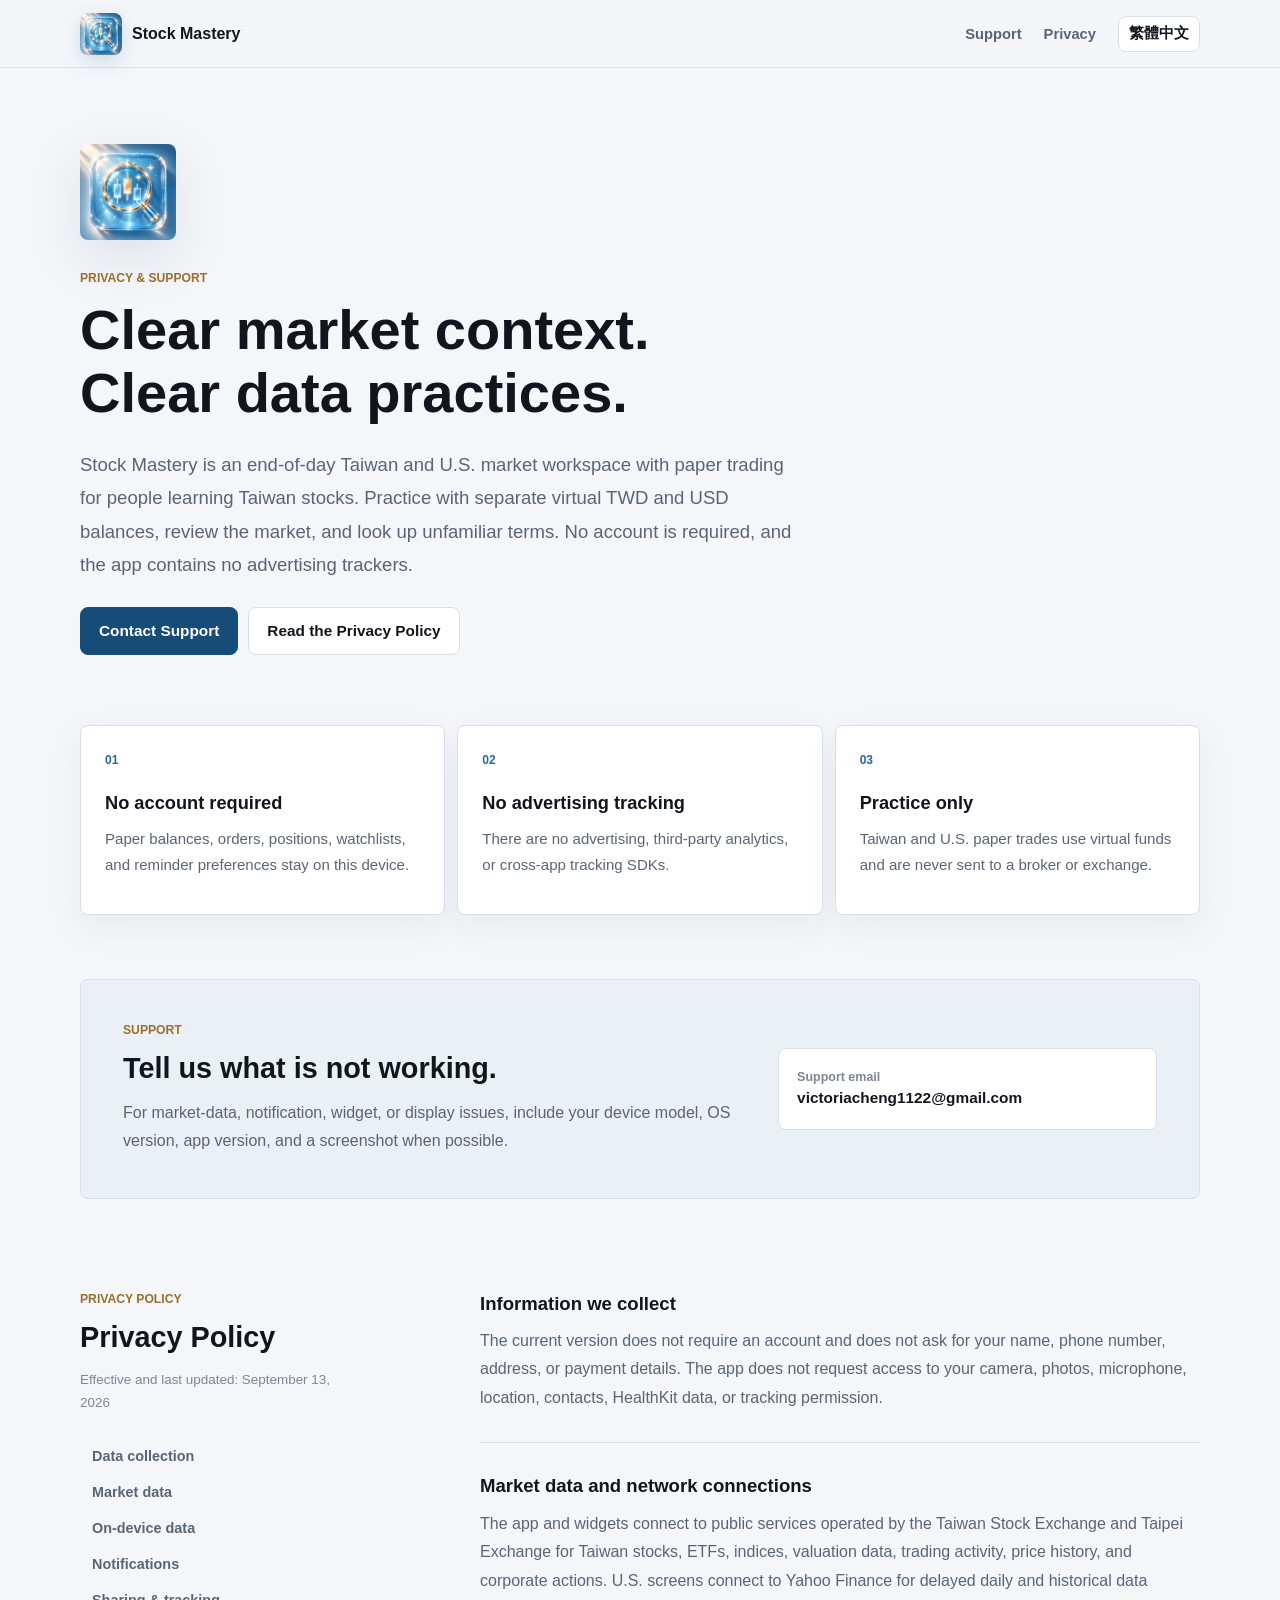
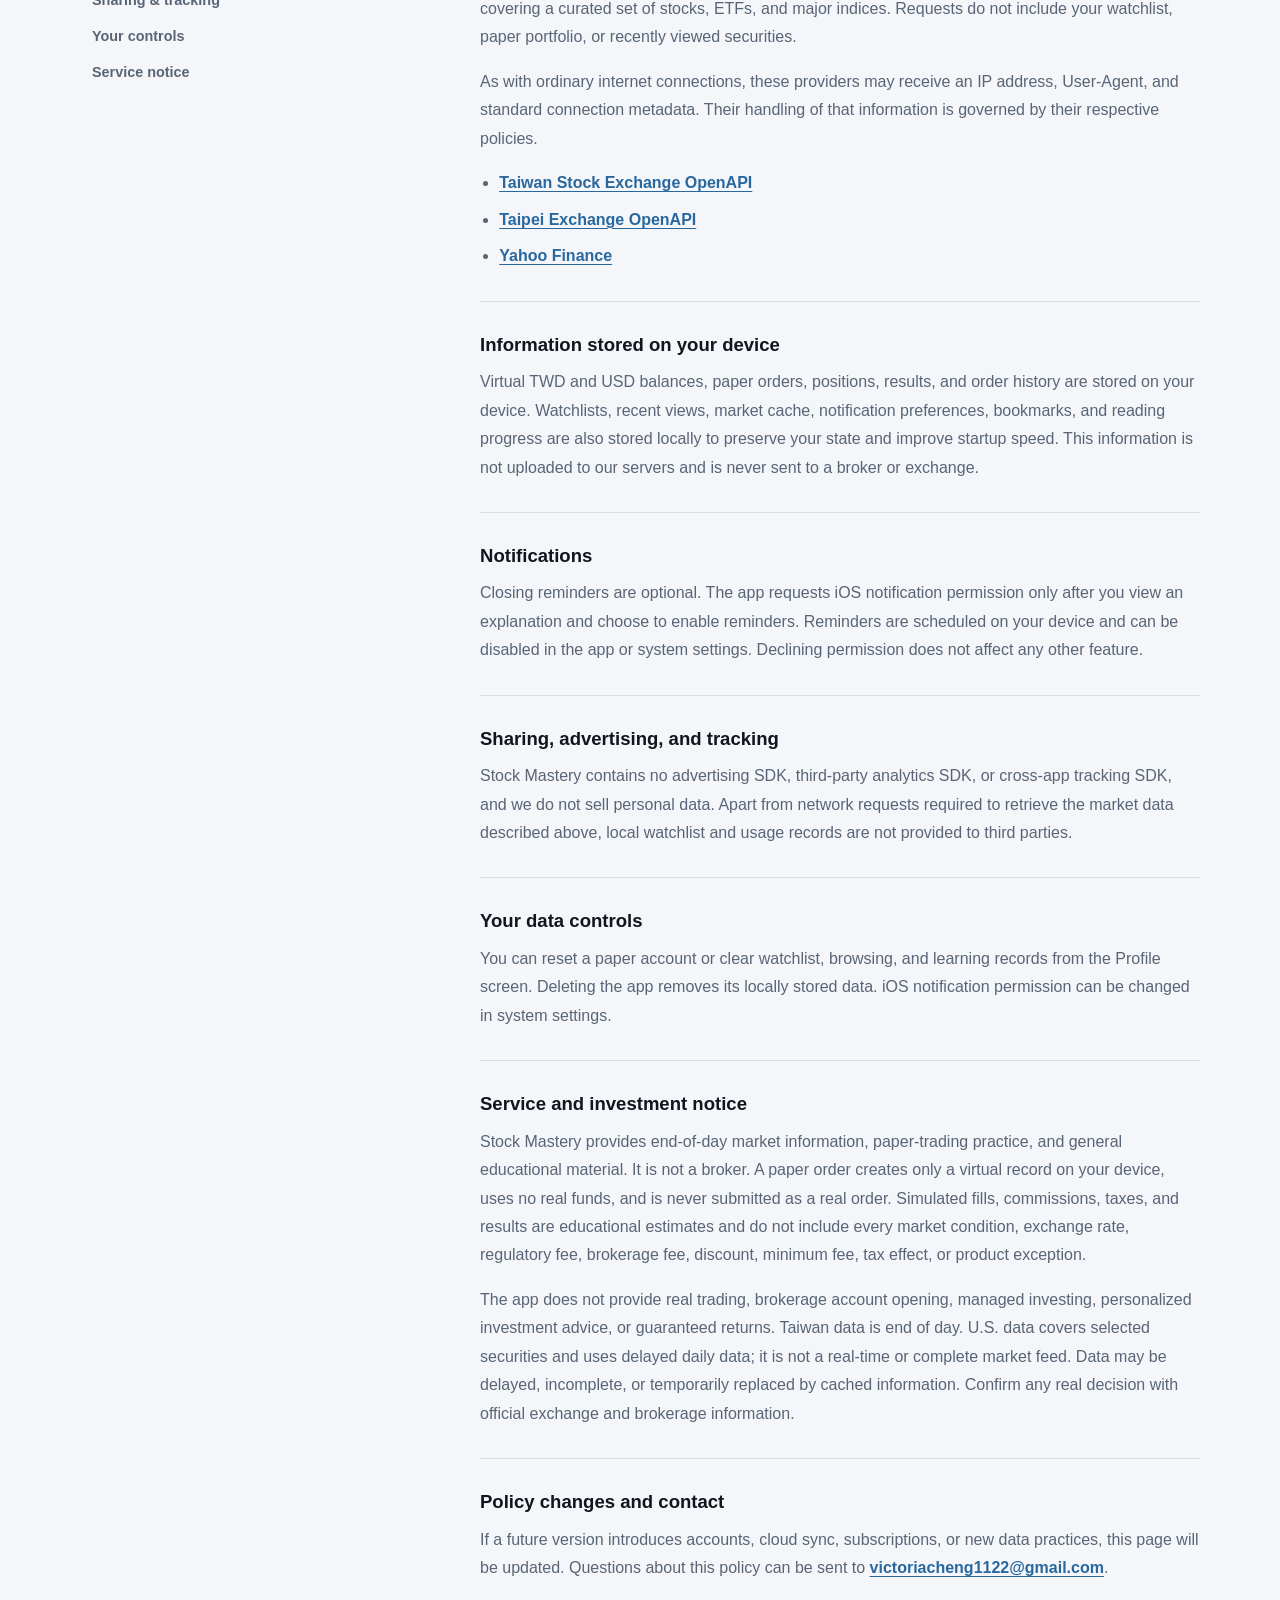
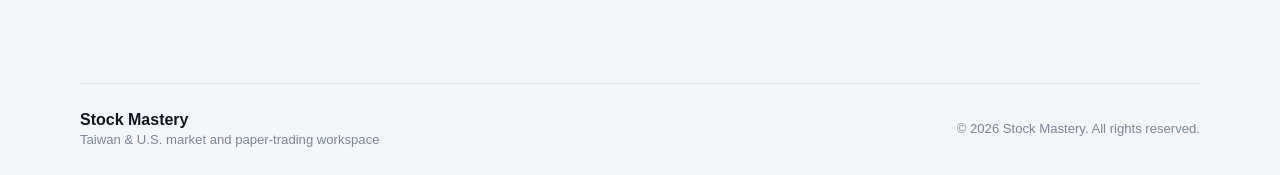
==== en/index.html @ ae29fe51 "Add bilingual privacy and US market disclosures" ====
<!doctype html>
<html lang="en">
<head>
  <meta charset="utf-8">
  <meta name="viewport" content="width=device-width, initial-scale=1">
  <meta name="color-scheme" content="light dark">
  <meta name="theme-color" content="#f4f6f9">
  <title>Stock Mastery | Privacy &amp; Support</title>
  <meta name="description" content="Privacy policy, market-data disclosures, paper-trading information, and support contact for Stock Mastery.">
  <link rel="alternate" hreflang="zh-Hant" href="../">
  <link rel="alternate" hreflang="en" href="./">
  <link rel="icon" href="../assets/app-icon.png">
  <link rel="apple-touch-icon" href="../assets/app-icon.png">
  <link rel="stylesheet" href="../styles.css">
</head>
<body>
  <a class="skip-link" href="#main-content">Skip to main content</a>

  <header class="site-header">
    <a class="brand" href="#top" aria-label="Back to top">
      <img src="../assets/app-icon.png" alt="" width="44" height="44">
      <span>Stock Mastery</span>
    </a>
    <nav aria-label="Primary navigation">
      <a href="#support">Support</a>
      <a href="#privacy">Privacy</a>
      <a class="language-link" href="../" lang="zh-Hant">繁體中文</a>
    </nav>
  </header>

  <main id="main-content">
    <section id="top" class="intro" aria-labelledby="page-title">
      <img class="app-icon" src="../assets/app-icon.png" alt="Stock Mastery app icon" width="1024" height="1024">
      <p class="eyebrow">PRIVACY &amp; SUPPORT</p>
      <h1 id="page-title">Clear market context.<br>Clear data practices.</h1>
      <p class="lede">Stock Mastery is an end-of-day Taiwan and U.S. market workspace with paper trading for people learning Taiwan stocks. Practice with separate virtual TWD and USD balances, review the market, and look up unfamiliar terms. No account is required, and the app contains no advertising trackers.</p>
      <div class="actions">
        <a class="button primary" href="mailto:victoriacheng1122@gmail.com">Contact Support</a>
        <a class="button secondary" href="#privacy">Read the Privacy Policy</a>
      </div>
    </section>

    <section class="facts" aria-label="Privacy summary">
      <article>
        <span class="fact-mark">01</span>
        <h2>No account required</h2>
        <p>Paper balances, orders, positions, watchlists, and reminder preferences stay on this device.</p>
      </article>
      <article>
        <span class="fact-mark">02</span>
        <h2>No advertising tracking</h2>
        <p>There are no advertising, third-party analytics, or cross-app tracking SDKs.</p>
      </article>
      <article>
        <span class="fact-mark">03</span>
        <h2>Practice only</h2>
        <p>Taiwan and U.S. paper trades use virtual funds and are never sent to a broker or exchange.</p>
      </article>
    </section>

    <section id="support" class="support-band" aria-labelledby="support-title">
      <div>
        <p class="eyebrow">SUPPORT</p>
        <h2 id="support-title">Tell us what is not working.</h2>
        <p>For market-data, notification, widget, or display issues, include your device model, OS version, app version, and a screenshot when possible.</p>
      </div>
      <a class="support-email" href="mailto:victoriacheng1122@gmail.com">
        <span>Support email</span>
        <strong>victoriacheng1122@gmail.com</strong>
      </a>
    </section>

    <section id="privacy" class="policy-layout" aria-labelledby="privacy-title">
      <aside>
        <p class="eyebrow">PRIVACY POLICY</p>
        <h2 id="privacy-title">Privacy Policy</h2>
        <p class="updated">Effective and last updated: September 13, 2026</p>
        <nav class="toc" aria-label="Privacy policy contents">
          <a href="#collection">Data collection</a>
          <a href="#market-data">Market data</a>
          <a href="#local-data">On-device data</a>
          <a href="#notifications">Notifications</a>
          <a href="#sharing">Sharing &amp; tracking</a>
          <a href="#rights">Your controls</a>
          <a href="#disclaimer">Service notice</a>
        </nav>
      </aside>

      <article class="policy-copy">
        <section id="collection">
          <h3>Information we collect</h3>
          <p>The current version does not require an account and does not ask for your name, phone number, address, or payment details. The app does not request access to your camera, photos, microphone, location, contacts, HealthKit data, or tracking permission.</p>
        </section>

        <section id="market-data">
          <h3>Market data and network connections</h3>
          <p>The app and widgets connect to public services operated by the Taiwan Stock Exchange and Taipei Exchange for Taiwan stocks, ETFs, indices, valuation data, trading activity, price history, and corporate actions. U.S. screens connect to Yahoo Finance for delayed daily and historical data covering a curated set of stocks, ETFs, and major indices. Requests do not include your watchlist, paper portfolio, or recently viewed securities.</p>
          <p>As with ordinary internet connections, these providers may receive an IP address, User-Agent, and standard connection metadata. Their handling of that information is governed by their respective policies.</p>
          <ul class="source-links">
            <li><a href="https://openapi.twse.com.tw/" rel="noreferrer">Taiwan Stock Exchange OpenAPI</a></li>
            <li><a href="https://www.tpex.org.tw/openapi/" rel="noreferrer">Taipei Exchange OpenAPI</a></li>
            <li><a href="https://finance.yahoo.com/" rel="noreferrer">Yahoo Finance</a></li>
          </ul>
        </section>

        <section id="local-data">
          <h3>Information stored on your device</h3>
          <p>Virtual TWD and USD balances, paper orders, positions, results, and order history are stored on your device. Watchlists, recent views, market cache, notification preferences, bookmarks, and reading progress are also stored locally to preserve your state and improve startup speed. This information is not uploaded to our servers and is never sent to a broker or exchange.</p>
        </section>

        <section id="notifications">
          <h3>Notifications</h3>
          <p>Closing reminders are optional. The app requests iOS notification permission only after you view an explanation and choose to enable reminders. Reminders are scheduled on your device and can be disabled in the app or system settings. Declining permission does not affect any other feature.</p>
        </section>

        <section id="sharing">
          <h3>Sharing, advertising, and tracking</h3>
          <p>Stock Mastery contains no advertising SDK, third-party analytics SDK, or cross-app tracking SDK, and we do not sell personal data. Apart from network requests required to retrieve the market data described above, local watchlist and usage records are not provided to third parties.</p>
        </section>

        <section id="rights">
          <h3>Your data controls</h3>
          <p>You can reset a paper account or clear watchlist, browsing, and learning records from the Profile screen. Deleting the app removes its locally stored data. iOS notification permission can be changed in system settings.</p>
        </section>

        <section id="disclaimer">
          <h3>Service and investment notice</h3>
          <p>Stock Mastery provides end-of-day market information, paper-trading practice, and general educational material. It is not a broker. A paper order creates only a virtual record on your device, uses no real funds, and is never submitted as a real order. Simulated fills, commissions, taxes, and results are educational estimates and do not include every market condition, exchange rate, regulatory fee, brokerage fee, discount, minimum fee, tax effect, or product exception.</p>
          <p>The app does not provide real trading, brokerage account opening, managed investing, personalized investment advice, or guaranteed returns. Taiwan data is end of day. U.S. data covers selected securities and uses delayed daily data; it is not a real-time or complete market feed. Data may be delayed, incomplete, or temporarily replaced by cached information. Confirm any real decision with official exchange and brokerage information.</p>
        </section>

        <section>
          <h3>Policy changes and contact</h3>
          <p>If a future version introduces accounts, cloud sync, subscriptions, or new data practices, this page will be updated. Questions about this policy can be sent to <a href="mailto:victoriacheng1122@gmail.com">victoriacheng1122@gmail.com</a>.</p>
        </section>
      </article>
    </section>
  </main>

  <footer>
    <div>
      <strong>Stock Mastery</strong>
      <span>Taiwan &amp; U.S. market and paper-trading workspace</span>
    </div>
    <p>© 2026 Stock Mastery. All rights reserved.</p>
  </footer>
</body>
</html>
---- styles.css ----
:root {
  color-scheme: light dark;
  --page: #f4f6f9;
  --surface: #ffffff;
  --surface-raised: #eaf0f6;
  --ink: #11151d;
  --muted: #596576;
  --faint: #7c8795;
  --line: #d7e0ea;
  --accent: #28689f;
  --accent-strong: #174c79;
  --gold: #96702d;
  --shadow: 0 18px 55px rgba(29, 53, 77, 0.10);
  --content: 1120px;
}

@media (prefers-color-scheme: dark) {
  :root {
    --page: #0e1117;
    --surface: #171c24;
    --surface-raised: #202936;
    --ink: #f3f6fa;
    --muted: #b3becc;
    --faint: #8995a4;
    --line: #2e3947;
    --accent: #72b1df;
    --accent-strong: #9acbef;
    --gold: #d5b36e;
    --shadow: 0 20px 58px rgba(0, 0, 0, 0.30);
  }
}

* { box-sizing: border-box; }

html {
  scroll-behavior: smooth;
  scroll-padding-top: 96px;
  -webkit-text-size-adjust: 100%;
  text-size-adjust: 100%;
}

body {
  margin: 0;
  min-height: 100vh;
  color: var(--ink);
  background: var(--page);
  font-family: -apple-system, BlinkMacSystemFont, "SF Pro Text", "PingFang TC", "Noto Sans TC", sans-serif;
  -webkit-font-smoothing: antialiased;
  text-rendering: optimizeLegibility;
}

a {
  color: var(--accent);
  font-weight: 650;
  text-decoration-thickness: 1px;
  text-underline-offset: 3px;
}

a:hover { color: var(--accent-strong); }

a:focus-visible,
button:focus-visible {
  outline: 3px solid color-mix(in srgb, var(--accent), transparent 45%);
  outline-offset: 3px;
}

.skip-link {
  position: fixed;
  top: 10px;
  left: 10px;
  z-index: 20;
  padding: 10px 14px;
  color: #fff;
  background: #11151d;
  border-radius: 8px;
  transform: translateY(-180%);
}

.skip-link:focus { transform: translateY(0); }

.site-header {
  position: sticky;
  top: 0;
  z-index: 10;
  width: 100%;
  min-height: 68px;
  display: flex;
  align-items: center;
  justify-content: space-between;
  gap: 20px;
  padding: 10px max(20px, calc((100% - var(--content)) / 2));
  border-bottom: 1px solid var(--line);
  background: color-mix(in srgb, var(--page), transparent 10%);
  backdrop-filter: blur(18px) saturate(1.2);
}

.brand {
  display: inline-flex;
  align-items: center;
  gap: 10px;
  color: var(--ink);
  font-size: 1rem;
  font-weight: 800;
  text-decoration: none;
}

.brand img {
  width: 42px;
  height: 42px;
  border-radius: 8px;
  box-shadow: 0 6px 18px rgba(40, 104, 159, 0.18);
}

.site-header nav {
  display: flex;
  align-items: center;
  gap: 22px;
}

.site-header nav a {
  color: var(--muted);
  font-size: 0.92rem;
  text-decoration: none;
}

.site-header nav .language-link {
  min-height: 36px;
  display: inline-flex;
  align-items: center;
  padding: 0 10px;
  border: 1px solid var(--line);
  border-radius: 8px;
  color: var(--ink);
  background: var(--surface);
}

main,
footer {
  width: min(var(--content), calc(100% - 40px));
  margin-inline: auto;
}

.intro {
  max-width: 850px;
  padding: 76px 0 70px;
}

.app-icon {
  width: 96px;
  height: 96px;
  display: block;
  margin-bottom: 30px;
  border-radius: 8px;
  box-shadow: var(--shadow);
}

.eyebrow {
  margin: 0 0 12px;
  color: var(--gold);
  font-size: 0.76rem;
  font-weight: 800;
  line-height: 1.4;
  letter-spacing: 0;
}

h1,
h2,
h3,
p { margin-top: 0; }

h1 {
  margin-bottom: 24px;
  font-size: 3.5rem;
  line-height: 1.12;
  letter-spacing: 0;
}

h2 {
  margin-bottom: 12px;
  font-size: 1.8rem;
  line-height: 1.25;
  letter-spacing: 0;
}

h3 {
  margin-bottom: 10px;
  font-size: 1.16rem;
  line-height: 1.42;
  letter-spacing: 0;
}

p,
li {
  color: var(--muted);
  font-size: 1rem;
  line-height: 1.78;
}

.lede {
  max-width: 720px;
  margin-bottom: 26px;
  font-size: 1.16rem;
}

.actions {
  display: flex;
  flex-wrap: wrap;
  gap: 10px;
}

.button {
  min-height: 48px;
  display: inline-flex;
  align-items: center;
  justify-content: center;
  padding: 12px 18px;
  border: 1px solid var(--line);
  border-radius: 8px;
  font-size: 0.96rem;
  line-height: 1.25;
  text-decoration: none;
  transition: transform 150ms ease-out, background-color 150ms ease-out, border-color 150ms ease-out;
}

.button:hover {
  text-decoration: none;
  transform: translateY(-1px);
}

.button:active { transform: scale(0.98); }

.button.primary {
  color: #fff;
  border-color: var(--accent-strong);
  background: var(--accent-strong);
}

.button.secondary {
  color: var(--ink);
  background: var(--surface);
}

.facts {
  display: grid;
  grid-template-columns: repeat(3, minmax(0, 1fr));
  gap: 12px;
  padding-bottom: 64px;
}

.facts article {
  min-height: 190px;
  padding: 24px;
  border: 1px solid var(--line);
  border-radius: 8px;
  background: var(--surface);
  box-shadow: 0 12px 36px rgba(29, 53, 77, 0.06);
}

.facts h2 {
  margin-top: 24px;
  font-size: 1.14rem;
}

.facts p {
  margin-bottom: 0;
  font-size: 0.94rem;
  line-height: 1.68;
}

.fact-mark {
  color: var(--accent);
  font-size: 0.75rem;
  font-weight: 800;
  font-variant-numeric: tabular-nums;
}

.support-band {
  display: grid;
  grid-template-columns: minmax(0, 1fr) minmax(310px, 0.62fr);
  gap: 44px;
  align-items: center;
  padding: 42px;
  border: 1px solid var(--line);
  border-radius: 8px;
  background: var(--surface-raised);
}

.support-band p:last-child { margin-bottom: 0; }

.support-email {
  display: grid;
  gap: 5px;
  min-height: 82px;
  align-content: center;
  padding: 16px 18px;
  border: 1px solid var(--line);
  border-radius: 8px;
  color: var(--ink);
  background: var(--surface);
  text-decoration: none;
  overflow-wrap: anywhere;
}

.support-email span {
  color: var(--faint);
  font-size: 0.78rem;
}

.support-email strong { font-size: 0.96rem; }

.policy-layout {
  display: grid;
  grid-template-columns: 260px minmax(0, 720px);
  justify-content: space-between;
  gap: 72px;
  padding: 92px 0 70px;
}

.policy-layout aside {
  position: sticky;
  top: 104px;
  align-self: start;
}

.updated {
  color: var(--faint);
  font-size: 0.84rem;
}

.toc {
  display: grid;
  gap: 2px;
  margin-top: 24px;
}

.toc a {
  padding: 9px 10px;
  border-left: 2px solid transparent;
  color: var(--muted);
  font-size: 0.9rem;
  text-decoration: none;
}

.toc a:hover {
  border-left-color: var(--accent);
  color: var(--ink);
  background: var(--surface-raised);
}

.policy-copy > section {
  padding: 0 0 30px;
  margin-bottom: 30px;
  border-bottom: 1px solid var(--line);
}

.policy-copy > section:last-child {
  margin-bottom: 0;
  border-bottom: 0;
}

.policy-copy p:last-child { margin-bottom: 0; }

.source-links {
  display: grid;
  gap: 8px;
  padding-left: 1.2rem;
  margin: 16px 0 0;
}

footer {
  min-height: 92px;
  display: flex;
  align-items: center;
  justify-content: space-between;
  gap: 20px;
  padding: 22px 0;
  border-top: 1px solid var(--line);
}

footer div {
  display: grid;
  gap: 3px;
}

footer span,
footer p {
  margin: 0;
  color: var(--faint);
  font-size: 0.82rem;
}

@media (max-width: 820px) {
  .site-header { padding-inline: 16px; }
  .site-header nav { gap: 14px; }

  main,
  footer {
    width: min(100% - 32px, 680px);
  }

  .intro { padding: 52px 0 48px; }
  h1 { font-size: 2.5rem; }

  .facts {
    grid-template-columns: 1fr;
    padding-bottom: 48px;
  }

  .facts article { min-height: auto; }

  .support-band {
    grid-template-columns: 1fr;
    gap: 24px;
    padding: 28px;
  }

  .policy-layout {
    grid-template-columns: 1fr;
    gap: 38px;
    padding-top: 64px;
  }

  .policy-layout aside { position: static; }
  .toc { grid-template-columns: repeat(2, minmax(0, 1fr)); }
}

@media (max-width: 520px) {
  .site-header { min-height: 62px; }

  .brand img {
    width: 38px;
    height: 38px;
  }

  .site-header nav a:first-child { display: none; }

  .app-icon {
    width: 80px;
    height: 80px;
    margin-bottom: 24px;
  }

  .intro { padding-top: 40px; }

  h1 {
    font-size: 2.12rem;
    line-height: 1.16;
  }

  h2 { font-size: 1.52rem; }
  .lede { font-size: 1.04rem; }
  .actions { flex-direction: column; }
  .button { width: 100%; }

  .facts article,
  .support-band { padding: 22px; }

  .support-band { margin-inline: -2px; }
  .toc { grid-template-columns: 1fr; }

  footer {
    align-items: flex-start;
    flex-direction: column;
  }
}

@media (prefers-reduced-motion: reduce) {
  html { scroll-behavior: auto; }

  *,
  *::before,
  *::after {
    transition-duration: 0.01ms !important;
  }
}
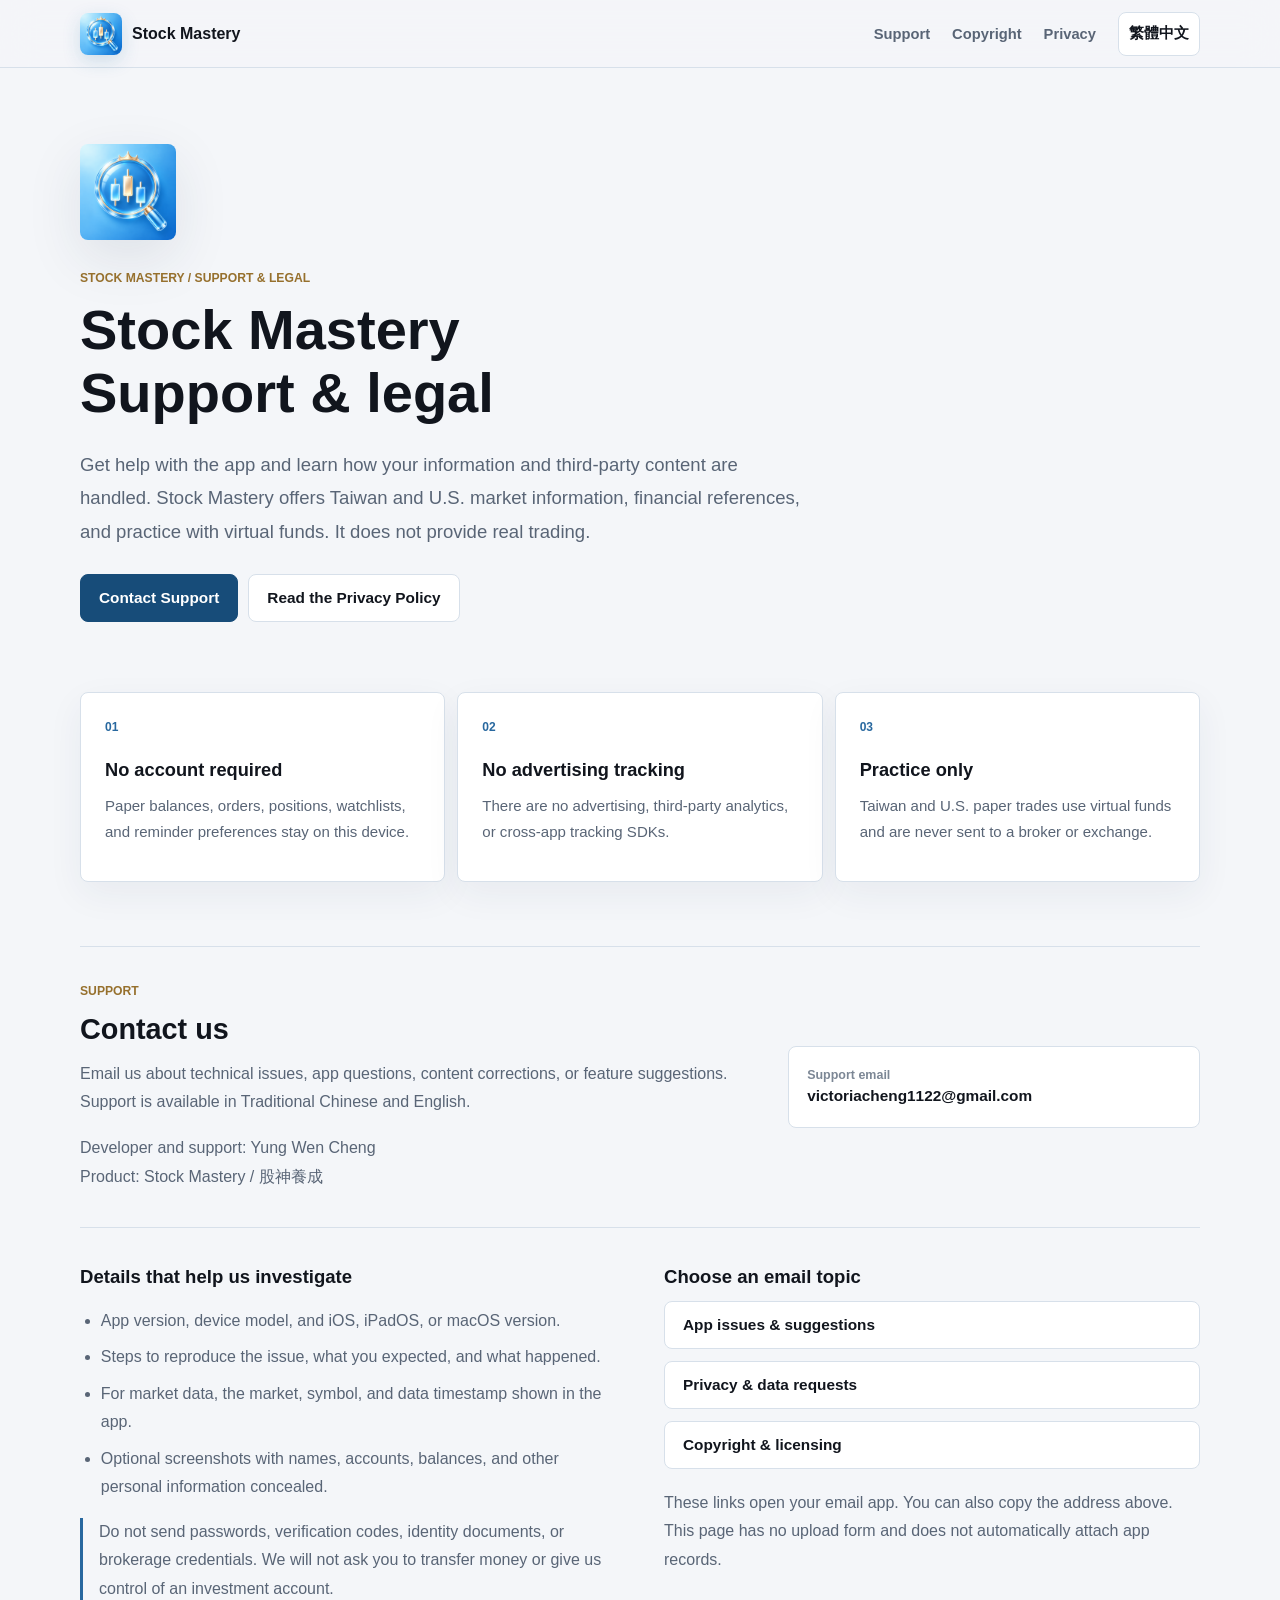
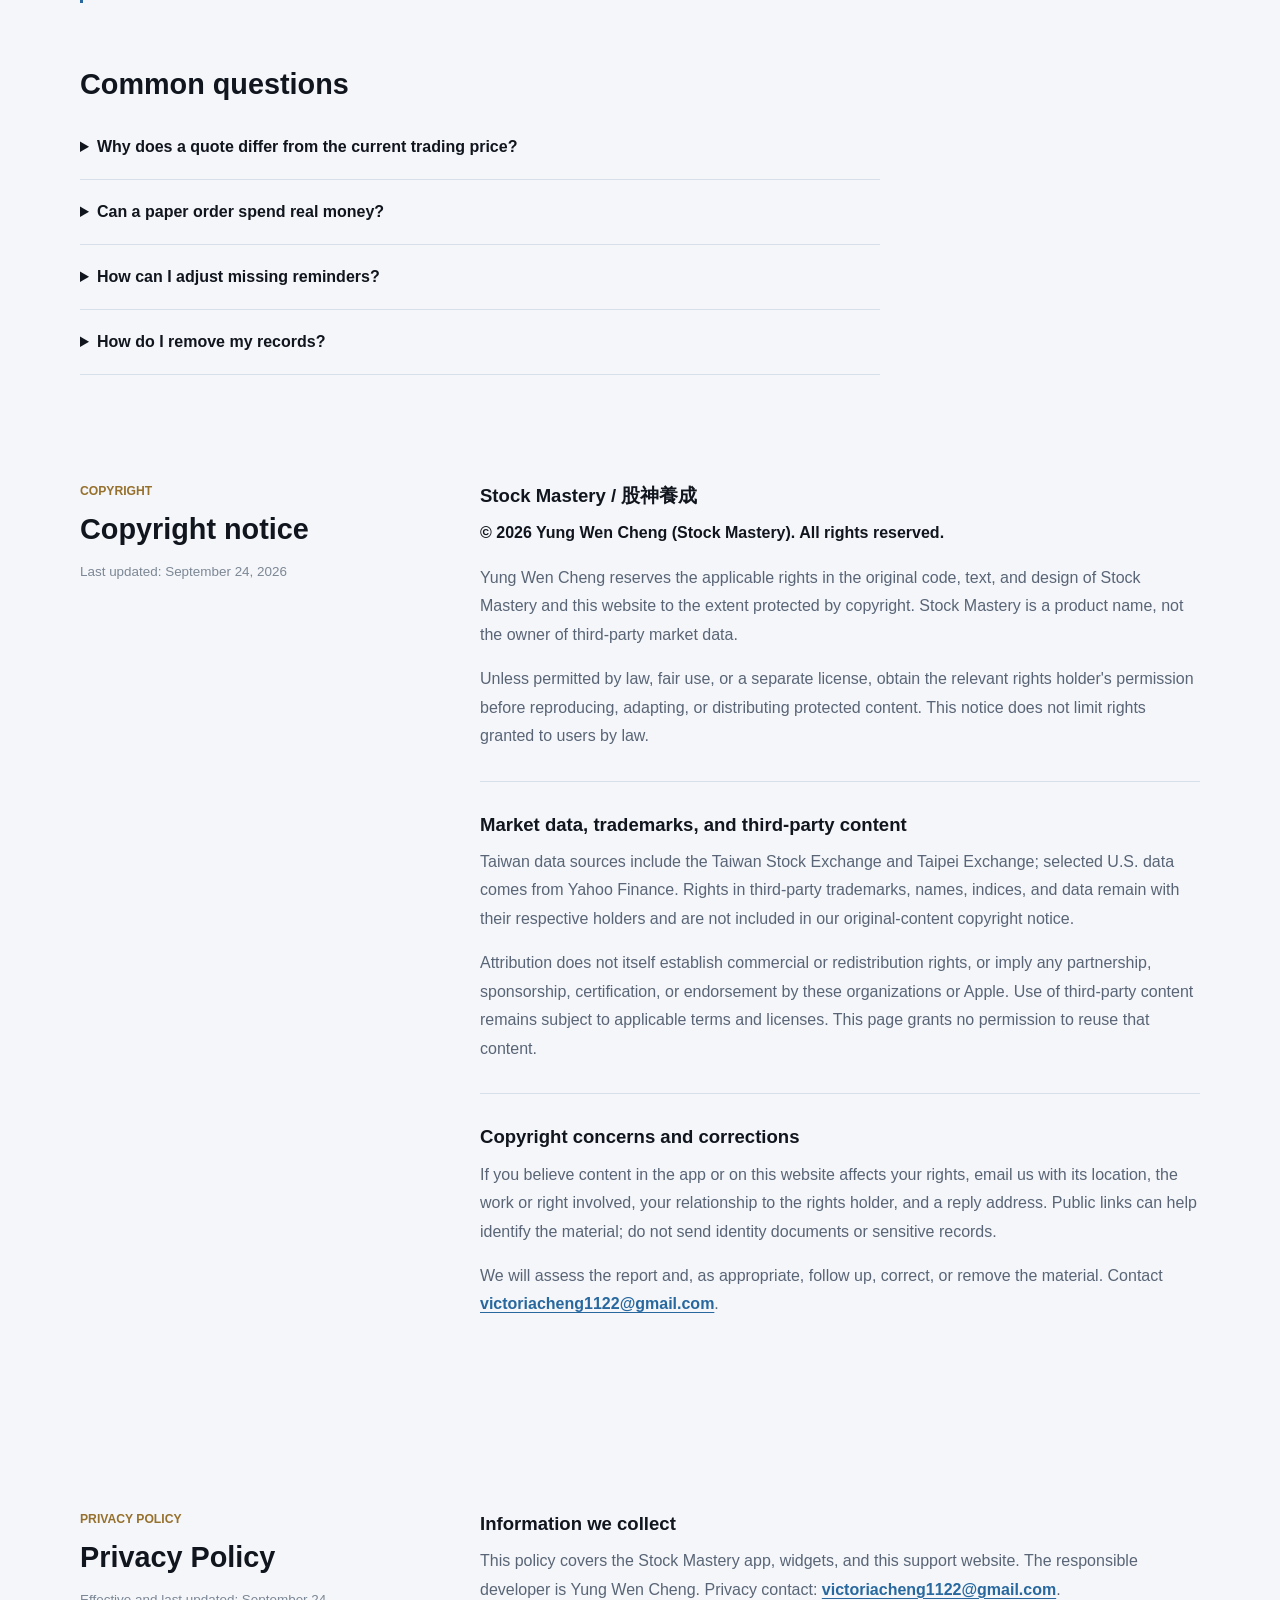
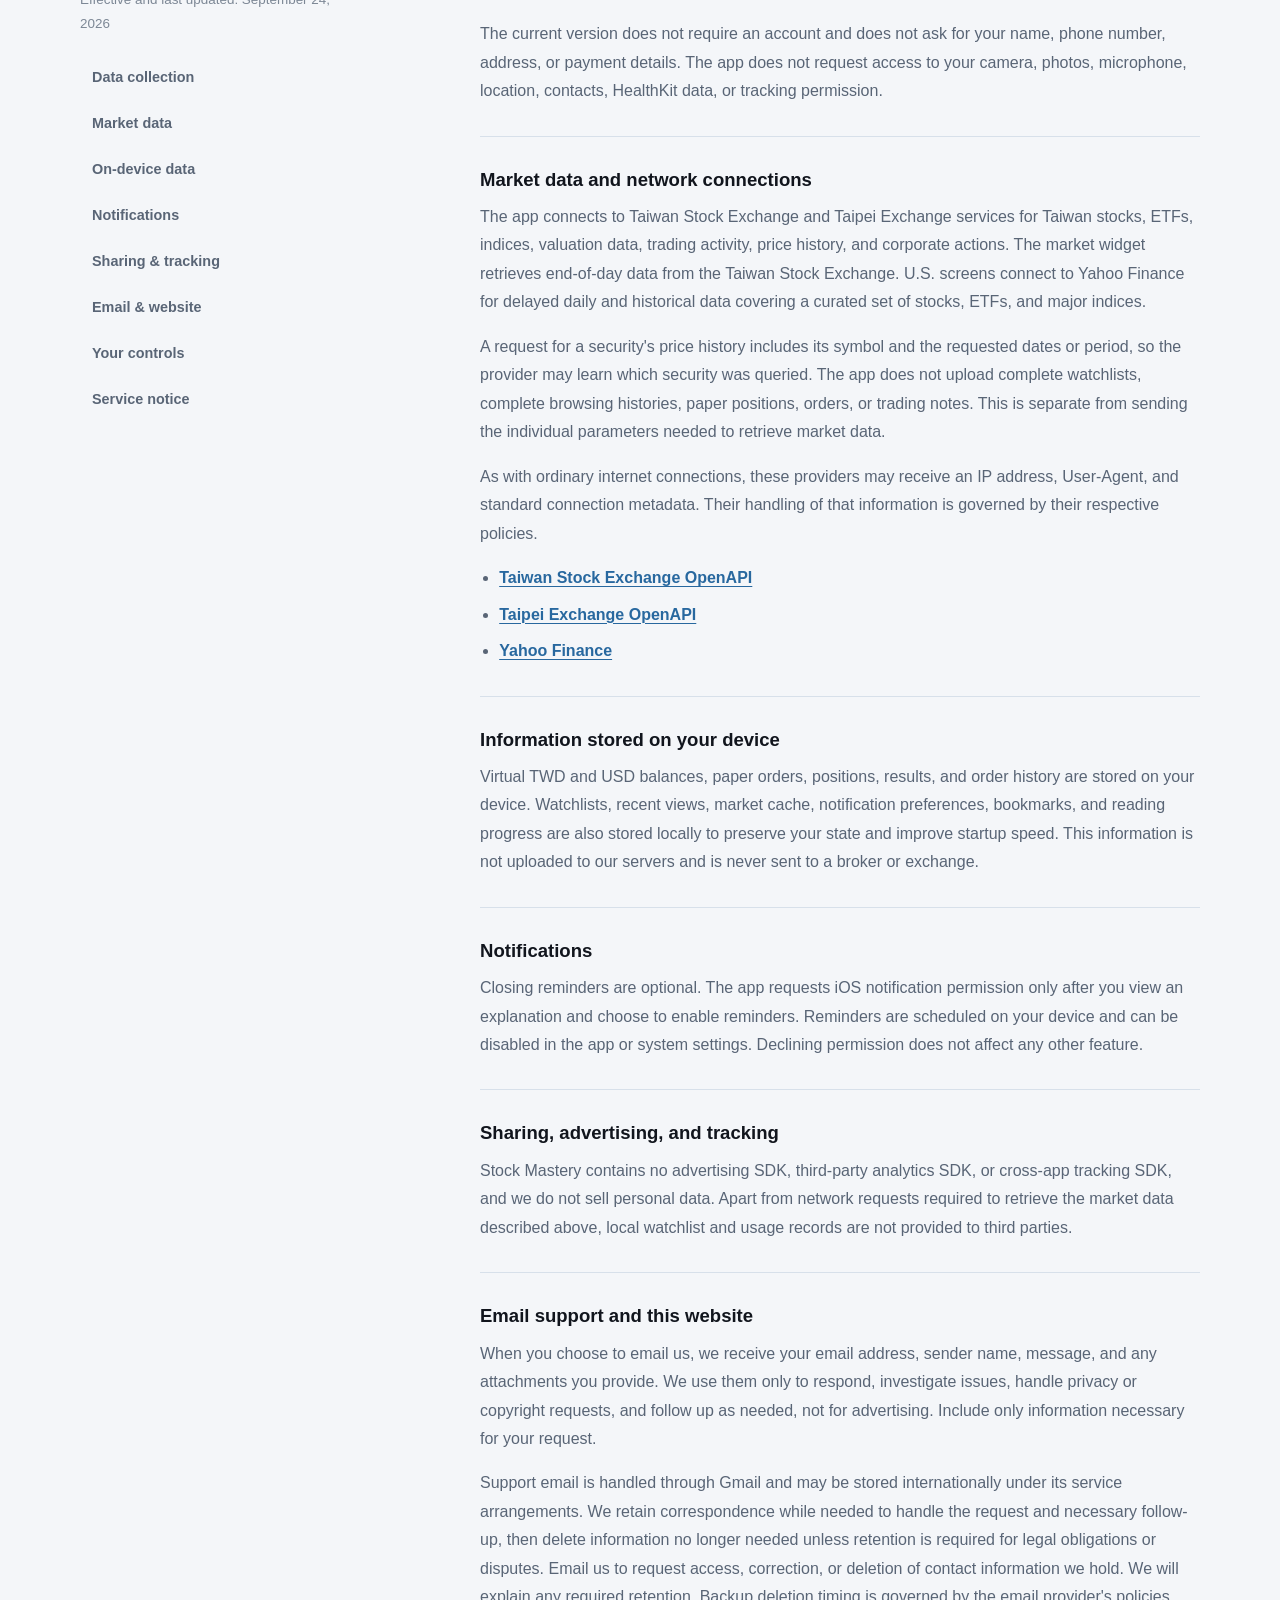
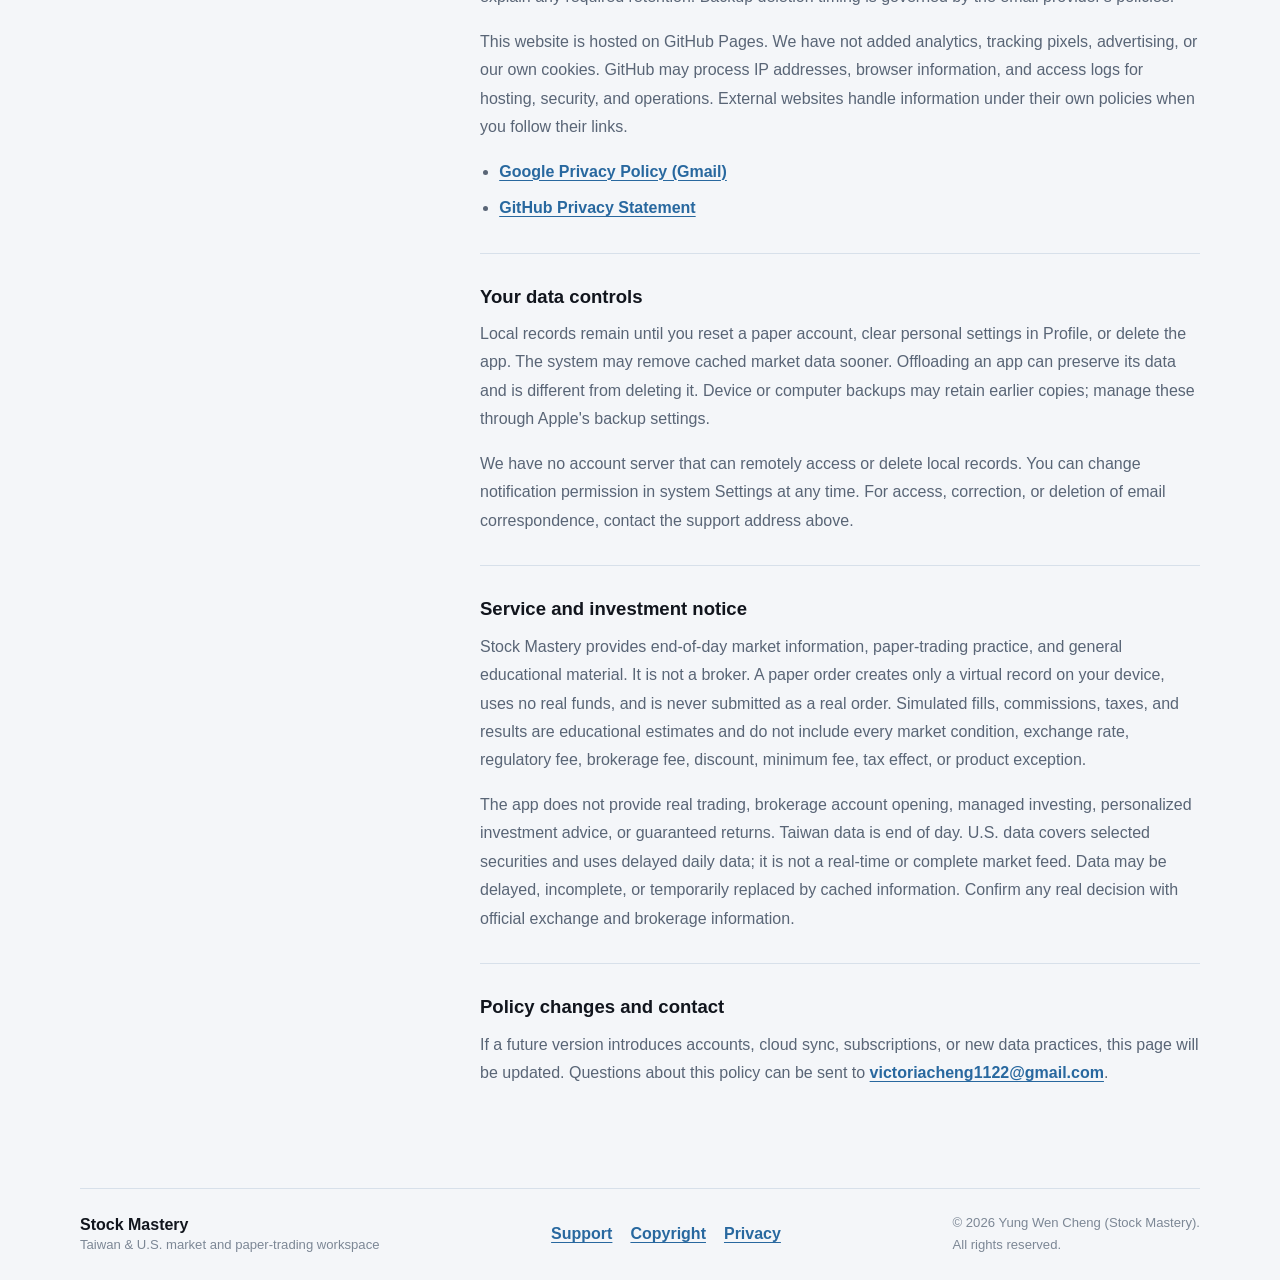
==== commit 19247d18: "Clarify bilingual copyright, support, and privacy disclosures" ====
--- a/en/index.html
+++ b/en/index.html
@@ -5,8 +5,9 @@
   <meta name="viewport" content="width=device-width, initial-scale=1">
   <meta name="color-scheme" content="light dark">
   <meta name="theme-color" content="#f4f6f9">
-  <title>Stock Mastery | Privacy &amp; Support</title>
-  <meta name="description" content="Privacy policy, market-data disclosures, paper-trading information, and support contact for Stock Mastery.">
+  <title>Stock Mastery | Support, Copyright &amp; Privacy</title>
+  <meta name="description" content="Official support contact, copyright notice, data-source disclosures, and privacy policy for Stock Mastery.">
+  <meta name="referrer" content="no-referrer">
   <link rel="alternate" hreflang="zh-Hant" href="../">
   <link rel="alternate" hreflang="en" href="./">
   <link rel="icon" href="../assets/app-icon.png">
@@ -23,6 +24,7 @@
     </a>
     <nav aria-label="Primary navigation">
       <a href="#support">Support</a>
+      <a href="#copyright">Copyright</a>
       <a href="#privacy">Privacy</a>
       <a class="language-link" href="../" lang="zh-Hant">繁體中文</a>
     </nav>
@@ -31,11 +33,11 @@
   <main id="main-content">
     <section id="top" class="intro" aria-labelledby="page-title">
       <img class="app-icon" src="../assets/app-icon.png" alt="Stock Mastery app icon" width="1024" height="1024">
-      <p class="eyebrow">PRIVACY &amp; SUPPORT</p>
-      <h1 id="page-title">Clear market context.<br>Clear data practices.</h1>
-      <p class="lede">Stock Mastery is an end-of-day Taiwan and U.S. market workspace with paper trading for people learning Taiwan stocks. Practice with separate virtual TWD and USD balances, review the market, and look up unfamiliar terms. No account is required, and the app contains no advertising trackers.</p>
+      <p class="eyebrow">STOCK MASTERY / SUPPORT &amp; LEGAL</p>
+      <h1 id="page-title">Stock Mastery<br>Support &amp; legal</h1>
+      <p class="lede">Get help with the app and learn how your information and third-party content are handled. Stock Mastery offers Taiwan and U.S. market information, financial references, and practice with virtual funds. It does not provide real trading.</p>
       <div class="actions">
-        <a class="button primary" href="mailto:victoriacheng1122@gmail.com">Contact Support</a>
+        <a class="button primary" href="#support">Contact Support</a>
         <a class="button secondary" href="#privacy">Read the Privacy Policy</a>
       </div>
     </section>
@@ -61,8 +63,9 @@
     <section id="support" class="support-band" aria-labelledby="support-title">
       <div>
         <p class="eyebrow">SUPPORT</p>
-        <h2 id="support-title">Tell us what is not working.</h2>
-        <p>For market-data, notification, widget, or display issues, include your device model, OS version, app version, and a screenshot when possible.</p>
+        <h2 id="support-title">Contact us</h2>
+        <p>Email us about technical issues, app questions, content corrections, or feature suggestions. Support is available in Traditional Chinese and English.</p>
+        <p class="operator">Developer and support: Yung Wen Cheng<br>Product: Stock Mastery / 股神養成</p>
       </div>
       <a class="support-email" href="mailto:victoriacheng1122@gmail.com">
         <span>Support email</span>
@@ -70,17 +73,86 @@
       </a>
     </section>
 
+    <section class="support-details" aria-label="Contact and issue reporting">
+      <div>
+        <h3>Details that help us investigate</h3>
+        <ul>
+          <li>App version, device model, and iOS, iPadOS, or macOS version.</li>
+          <li>Steps to reproduce the issue, what you expected, and what happened.</li>
+          <li>For market data, the market, symbol, and data timestamp shown in the app.</li>
+          <li>Optional screenshots with names, accounts, balances, and other personal information concealed.</li>
+        </ul>
+        <p class="support-note">Do not send passwords, verification codes, identity documents, or brokerage credentials. We will not ask you to transfer money or give us control of an investment account.</p>
+      </div>
+      <div>
+        <h3>Choose an email topic</h3>
+        <div class="contact-actions">
+          <a class="button secondary" href="mailto:victoriacheng1122@gmail.com?subject=Stock%20Mastery%20-%20App%20Support">App issues &amp; suggestions</a>
+          <a class="button secondary" href="mailto:victoriacheng1122@gmail.com?subject=Stock%20Mastery%20-%20Privacy%20Request">Privacy &amp; data requests</a>
+          <a class="button secondary" href="mailto:victoriacheng1122@gmail.com?subject=Stock%20Mastery%20-%20Copyright%20Inquiry">Copyright &amp; licensing</a>
+        </div>
+        <p>These links open your email app. You can also copy the address above. This page has no upload form and does not automatically attach app records.</p>
+      </div>
+    </section>
+
+    <section class="faq" aria-labelledby="faq-title">
+      <h2 id="faq-title">Common questions</h2>
+      <details>
+        <summary>Why does a quote differ from the current trading price?</summary>
+        <p>Taiwan quotes use official end-of-day data; selected U.S. quotes use delayed data. Neither is a guaranteed real-time feed. Holidays, pending publication, or connection failures may leave the previous trading day or cached data on screen. Check the displayed timestamp and try refreshing.</p>
+      </details>
+      <details>
+        <summary>Can a paper order spend real money?</summary>
+        <p>No. Balances, orders, positions, and results are virtual records on your device. They are never sent to a broker and cannot be withdrawn or redeemed. A simulated result does not guarantee execution in a real market.</p>
+      </details>
+      <details>
+        <summary>How can I adjust missing reminders?</summary>
+        <p>Check Closing Reminder in Profile and notification permission in system Settings. Focus modes and system settings can affect delivery. Other app features remain available without notifications.</p>
+      </details>
+      <details>
+        <summary>How do I remove my records?</summary>
+        <p>In Profile, reset a paper account or use Clear Personal Settings. Clearing removes local watchlists, recent views, learning records, and paper-trading records; read the confirmation shown in the app. There is no login account or account-deletion process. Email support to request deletion of correspondence.</p>
+      </details>
+    </section>
+
+    <section id="copyright" class="policy-layout" aria-labelledby="copyright-title">
+      <aside>
+        <p class="eyebrow">COPYRIGHT</p>
+        <h2 id="copyright-title">Copyright notice</h2>
+        <p class="updated">Last updated: September 24, 2026</p>
+      </aside>
+      <article class="policy-copy">
+        <section>
+          <h3>Stock Mastery / 股神養成</h3>
+          <p class="copyright-line">© 2026 Yung Wen Cheng (Stock Mastery). All rights reserved.</p>
+          <p>Yung Wen Cheng reserves the applicable rights in the original code, text, and design of Stock Mastery and this website to the extent protected by copyright. Stock Mastery is a product name, not the owner of third-party market data.</p>
+          <p>Unless permitted by law, fair use, or a separate license, obtain the relevant rights holder's permission before reproducing, adapting, or distributing protected content. This notice does not limit rights granted to users by law.</p>
+        </section>
+        <section>
+          <h3>Market data, trademarks, and third-party content</h3>
+          <p>Taiwan data sources include the Taiwan Stock Exchange and Taipei Exchange; selected U.S. data comes from Yahoo Finance. Rights in third-party trademarks, names, indices, and data remain with their respective holders and are not included in our original-content copyright notice.</p>
+          <p>Attribution does not itself establish commercial or redistribution rights, or imply any partnership, sponsorship, certification, or endorsement by these organizations or Apple. Use of third-party content remains subject to applicable terms and licenses. This page grants no permission to reuse that content.</p>
+        </section>
+        <section>
+          <h3>Copyright concerns and corrections</h3>
+          <p>If you believe content in the app or on this website affects your rights, email us with its location, the work or right involved, your relationship to the rights holder, and a reply address. Public links can help identify the material; do not send identity documents or sensitive records.</p>
+          <p>We will assess the report and, as appropriate, follow up, correct, or remove the material. Contact <a href="mailto:victoriacheng1122@gmail.com?subject=Stock%20Mastery%20-%20Copyright%20Inquiry">victoriacheng1122@gmail.com</a>.</p>
+        </section>
+      </article>
+    </section>
+
     <section id="privacy" class="policy-layout" aria-labelledby="privacy-title">
       <aside>
         <p class="eyebrow">PRIVACY POLICY</p>
         <h2 id="privacy-title">Privacy Policy</h2>
-        <p class="updated">Effective and last updated: September 13, 2026</p>
+        <p class="updated">Effective and last updated: September 24, 2026</p>
         <nav class="toc" aria-label="Privacy policy contents">
           <a href="#collection">Data collection</a>
           <a href="#market-data">Market data</a>
           <a href="#local-data">On-device data</a>
           <a href="#notifications">Notifications</a>
           <a href="#sharing">Sharing &amp; tracking</a>
+          <a href="#support-data">Email &amp; website</a>
           <a href="#rights">Your controls</a>
           <a href="#disclaimer">Service notice</a>
         </nav>
@@ -89,12 +161,14 @@
       <article class="policy-copy">
         <section id="collection">
           <h3>Information we collect</h3>
+          <p>This policy covers the Stock Mastery app, widgets, and this support website. The responsible developer is Yung Wen Cheng. Privacy contact: <a href="mailto:victoriacheng1122@gmail.com">victoriacheng1122@gmail.com</a>.</p>
           <p>The current version does not require an account and does not ask for your name, phone number, address, or payment details. The app does not request access to your camera, photos, microphone, location, contacts, HealthKit data, or tracking permission.</p>
         </section>
 
         <section id="market-data">
           <h3>Market data and network connections</h3>
-          <p>The app and widgets connect to public services operated by the Taiwan Stock Exchange and Taipei Exchange for Taiwan stocks, ETFs, indices, valuation data, trading activity, price history, and corporate actions. U.S. screens connect to Yahoo Finance for delayed daily and historical data covering a curated set of stocks, ETFs, and major indices. Requests do not include your watchlist, paper portfolio, or recently viewed securities.</p>
+          <p>The app connects to Taiwan Stock Exchange and Taipei Exchange services for Taiwan stocks, ETFs, indices, valuation data, trading activity, price history, and corporate actions. The market widget retrieves end-of-day data from the Taiwan Stock Exchange. U.S. screens connect to Yahoo Finance for delayed daily and historical data covering a curated set of stocks, ETFs, and major indices.</p>
+          <p>A request for a security's price history includes its symbol and the requested dates or period, so the provider may learn which security was queried. The app does not upload complete watchlists, complete browsing histories, paper positions, orders, or trading notes. This is separate from sending the individual parameters needed to retrieve market data.</p>
           <p>As with ordinary internet connections, these providers may receive an IP address, User-Agent, and standard connection metadata. Their handling of that information is governed by their respective policies.</p>
           <ul class="source-links">
             <li><a href="https://openapi.twse.com.tw/" rel="noreferrer">Taiwan Stock Exchange OpenAPI</a></li>
@@ -118,9 +192,21 @@
           <p>Stock Mastery contains no advertising SDK, third-party analytics SDK, or cross-app tracking SDK, and we do not sell personal data. Apart from network requests required to retrieve the market data described above, local watchlist and usage records are not provided to third parties.</p>
         </section>
 
+        <section id="support-data">
+          <h3>Email support and this website</h3>
+          <p>When you choose to email us, we receive your email address, sender name, message, and any attachments you provide. We use them only to respond, investigate issues, handle privacy or copyright requests, and follow up as needed, not for advertising. Include only information necessary for your request.</p>
+          <p>Support email is handled through Gmail and may be stored internationally under its service arrangements. We retain correspondence while needed to handle the request and necessary follow-up, then delete information no longer needed unless retention is required for legal obligations or disputes. Email us to request access, correction, or deletion of contact information we hold. We will explain any required retention. Backup deletion timing is governed by the email provider's policies.</p>
+          <p>This website is hosted on GitHub Pages. We have not added analytics, tracking pixels, advertising, or our own cookies. GitHub may process IP addresses, browser information, and access logs for hosting, security, and operations. External websites handle information under their own policies when you follow their links.</p>
+          <ul class="source-links">
+            <li><a href="https://policies.google.com/privacy" rel="noreferrer">Google Privacy Policy (Gmail)</a></li>
+            <li><a href="https://docs.github.com/en/site-policy/privacy-policies/github-general-privacy-statement" rel="noreferrer">GitHub Privacy Statement</a></li>
+          </ul>
+        </section>
+
         <section id="rights">
           <h3>Your data controls</h3>
-          <p>You can reset a paper account or clear watchlist, browsing, and learning records from the Profile screen. Deleting the app removes its locally stored data. iOS notification permission can be changed in system settings.</p>
+          <p>Local records remain until you reset a paper account, clear personal settings in Profile, or delete the app. The system may remove cached market data sooner. Offloading an app can preserve its data and is different from deleting it. Device or computer backups may retain earlier copies; manage these through Apple's backup settings.</p>
+          <p>We have no account server that can remotely access or delete local records. You can change notification permission in system Settings at any time. For access, correction, or deletion of email correspondence, contact the support address above.</p>
         </section>
 
         <section id="disclaimer">
@@ -142,7 +228,8 @@
       <strong>Stock Mastery</strong>
       <span>Taiwan &amp; U.S. market and paper-trading workspace</span>
     </div>
-    <p>© 2026 Stock Mastery. All rights reserved.</p>
+    <nav aria-label="Legal and support links"><a href="#support">Support</a><a href="#copyright">Copyright</a><a href="#privacy">Privacy</a></nav>
+    <p>© 2026 Yung Wen Cheng (Stock Mastery).<br>All rights reserved.</p>
   </footer>
 </body>
 </html>
--- a/styles.css
+++ b/styles.css
@@ -9,6 +9,7 @@
   --line: #d7e0ea;
   --accent: #28689f;
   --accent-strong: #174c79;
+  --on-accent: #ffffff;
   --gold: #96702d;
   --shadow: 0 18px 55px rgba(29, 53, 77, 0.10);
   --content: 1120px;
@@ -25,6 +26,7 @@
     --line: #2e3947;
     --accent: #72b1df;
     --accent-strong: #9acbef;
+    --on-accent: #101820;
     --gold: #d5b36e;
     --shadow: 0 20px 58px rgba(0, 0, 0, 0.30);
   }
@@ -47,6 +49,7 @@
   font-family: -apple-system, BlinkMacSystemFont, "SF Pro Text", "PingFang TC", "Noto Sans TC", sans-serif;
   -webkit-font-smoothing: antialiased;
   text-rendering: optimizeLegibility;
+  overflow-wrap: anywhere;
 }
 
 a {
@@ -87,6 +90,7 @@
   display: flex;
   align-items: center;
   justify-content: space-between;
+  flex-wrap: wrap;
   gap: 20px;
   padding: 10px max(20px, calc((100% - var(--content)) / 2));
   border-bottom: 1px solid var(--line);
@@ -113,18 +117,22 @@
 
 .site-header nav {
   display: flex;
+  flex-wrap: wrap;
   align-items: center;
   gap: 22px;
 }
 
 .site-header nav a {
+  display: inline-flex;
+  align-items: center;
+  min-height: 44px;
   color: var(--muted);
   font-size: 0.92rem;
   text-decoration: none;
 }
 
 .site-header nav .language-link {
-  min-height: 36px;
+  min-height: 44px;
   display: inline-flex;
   align-items: center;
   padding: 0 10px;
@@ -230,7 +238,7 @@
 .button:active { transform: scale(0.98); }
 
 .button.primary {
-  color: #fff;
+  color: var(--on-accent);
   border-color: var(--accent-strong);
   background: var(--accent-strong);
 }
@@ -279,10 +287,8 @@
   grid-template-columns: minmax(0, 1fr) minmax(310px, 0.62fr);
   gap: 44px;
   align-items: center;
-  padding: 42px;
-  border: 1px solid var(--line);
-  border-radius: 8px;
-  background: var(--surface-raised);
+  padding: 36px 0;
+  border-block: 1px solid var(--line);
 }
 
 .support-band p:last-child { margin-bottom: 0; }
@@ -308,6 +314,35 @@
 
 .support-email strong { font-size: 0.96rem; }
 
+.operator { margin-top: 18px; }
+
+.support-details {
+  display: grid;
+  grid-template-columns: minmax(0, 1fr) minmax(0, 1fr);
+  gap: 48px;
+  padding: 36px 0 48px;
+}
+
+.support-details ul { padding-left: 1.3rem; }
+.support-details li { margin-bottom: 8px; }
+.support-note { border-left: 3px solid var(--accent); padding-left: 16px; }
+.contact-actions { display: grid; gap: 12px; margin-bottom: 20px; }
+.contact-actions .button { justify-content: flex-start; }
+
+.faq { max-width: 800px; padding-bottom: 16px; }
+.faq details { padding: 8px 0; border-bottom: 1px solid var(--line); }
+.faq summary {
+  padding: 12px 0;
+  min-height: 44px;
+  cursor: pointer;
+  font-size: 1rem;
+  font-weight: 650;
+  line-height: 1.5;
+}
+.faq details p { margin: 4px 0 16px; }
+summary:focus-visible { outline: 3px solid var(--accent); outline-offset: 3px; }
+.copyright-line { color: var(--ink); font-weight: 650; }
+
 .policy-layout {
   display: grid;
   grid-template-columns: 260px minmax(0, 720px);
@@ -334,6 +369,7 @@
 }
 
 .toc a {
+  min-height: 44px;
   padding: 9px 10px;
   border-left: 2px solid transparent;
   color: var(--muted);
@@ -382,6 +418,11 @@
   gap: 3px;
 }
 
+footer { flex-wrap: wrap; }
+footer nav { display: flex; flex-wrap: wrap; gap: 18px; }
+footer nav a { display: inline-flex; align-items: center; min-height: 44px; }
+footer p { line-height: 1.7; }
+
 footer span,
 footer p {
   margin: 0;
@@ -390,7 +431,8 @@
 }
 
 @media (max-width: 820px) {
-  .site-header { padding-inline: 16px; }
+  html { scroll-padding-top: 24px; }
+  .site-header { position: static; padding-inline: 16px; }
   .site-header nav { gap: 14px; }
 
   main,
@@ -411,8 +453,10 @@
   .support-band {
     grid-template-columns: 1fr;
     gap: 24px;
-    padding: 28px;
-  }
+    padding: 28px 0;
+  }
+
+  .support-details { grid-template-columns: 1fr; gap: 20px; }
 
   .policy-layout {
     grid-template-columns: 1fr;
@@ -432,7 +476,9 @@
     height: 38px;
   }
 
-  .site-header nav a:first-child { display: none; }
+  .site-header { gap: 4px; }
+  .site-header .brand { width: 100%; }
+  .site-header nav { gap: 4px 14px; }
 
   .app-icon {
     width: 80px;
@@ -452,16 +498,22 @@
   .actions { flex-direction: column; }
   .button { width: 100%; }
 
-  .facts article,
-  .support-band { padding: 22px; }
-
-  .support-band { margin-inline: -2px; }
+  .facts article { padding: 22px; }
   .toc { grid-template-columns: 1fr; }
 
   footer {
     align-items: flex-start;
     flex-direction: column;
   }
+}
+
+@media print {
+  .site-header, .actions, .contact-actions, .toc, .skip-link, footer nav { display: none; }
+  body { color: #000; background: #fff; }
+  main, footer { width: 100%; }
+  .policy-layout, .support-band, .support-details { display: block; padding: 20px 0; }
+  .policy-layout aside { position: static; }
+  p, li, .updated { color: #222; }
 }
 
 @media (prefers-reduced-motion: reduce) {
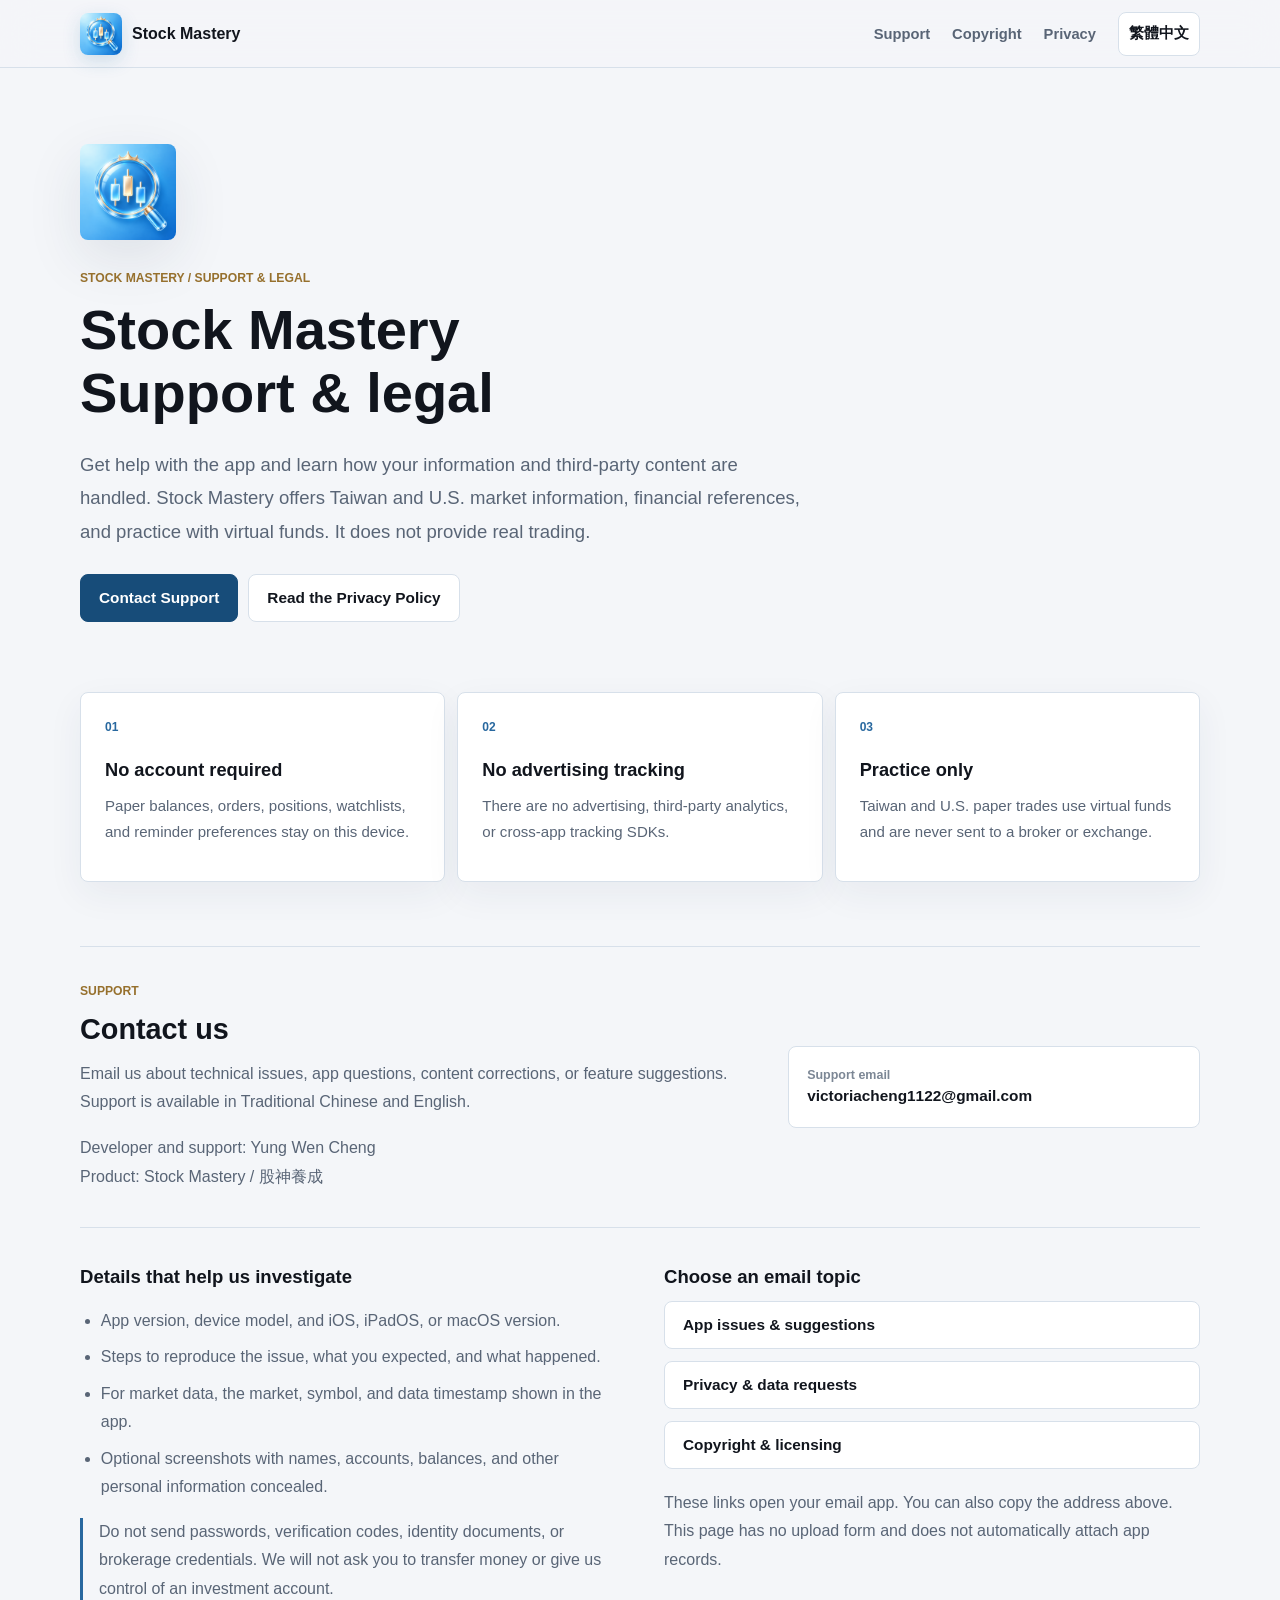
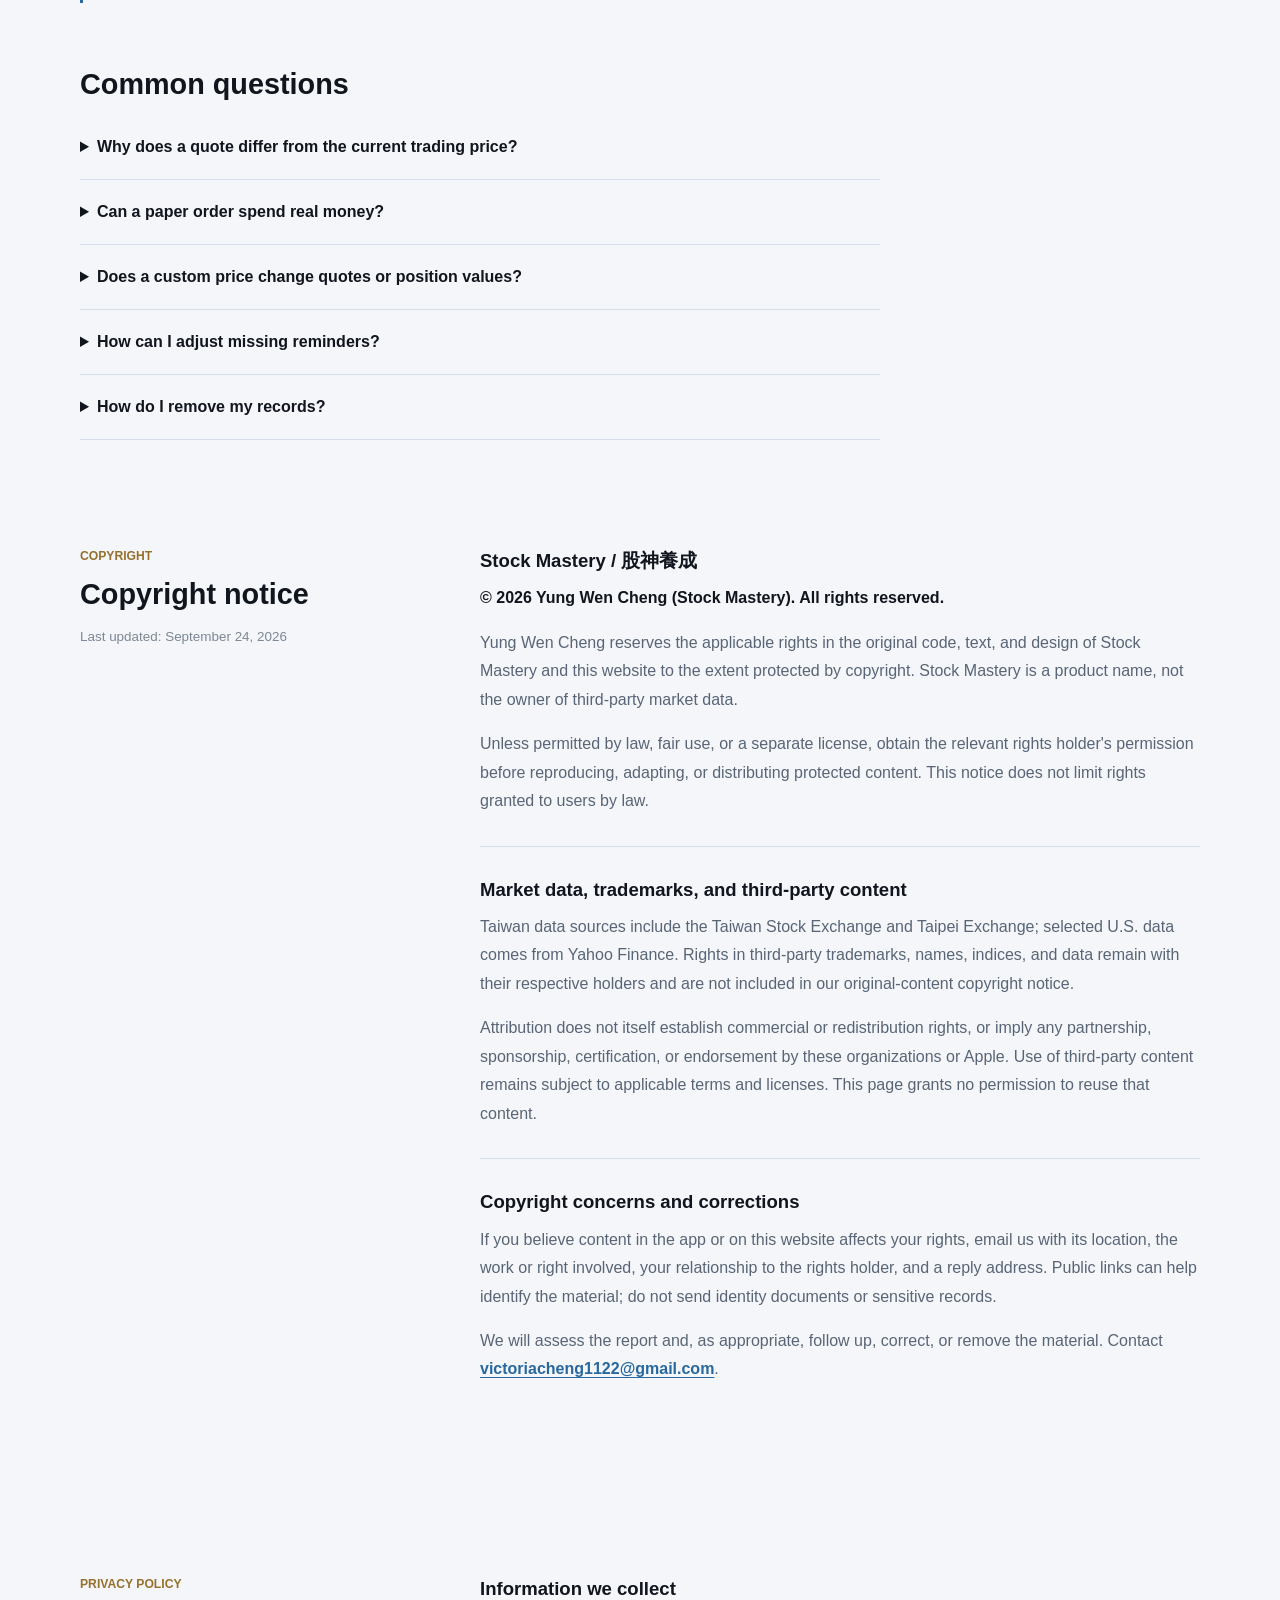
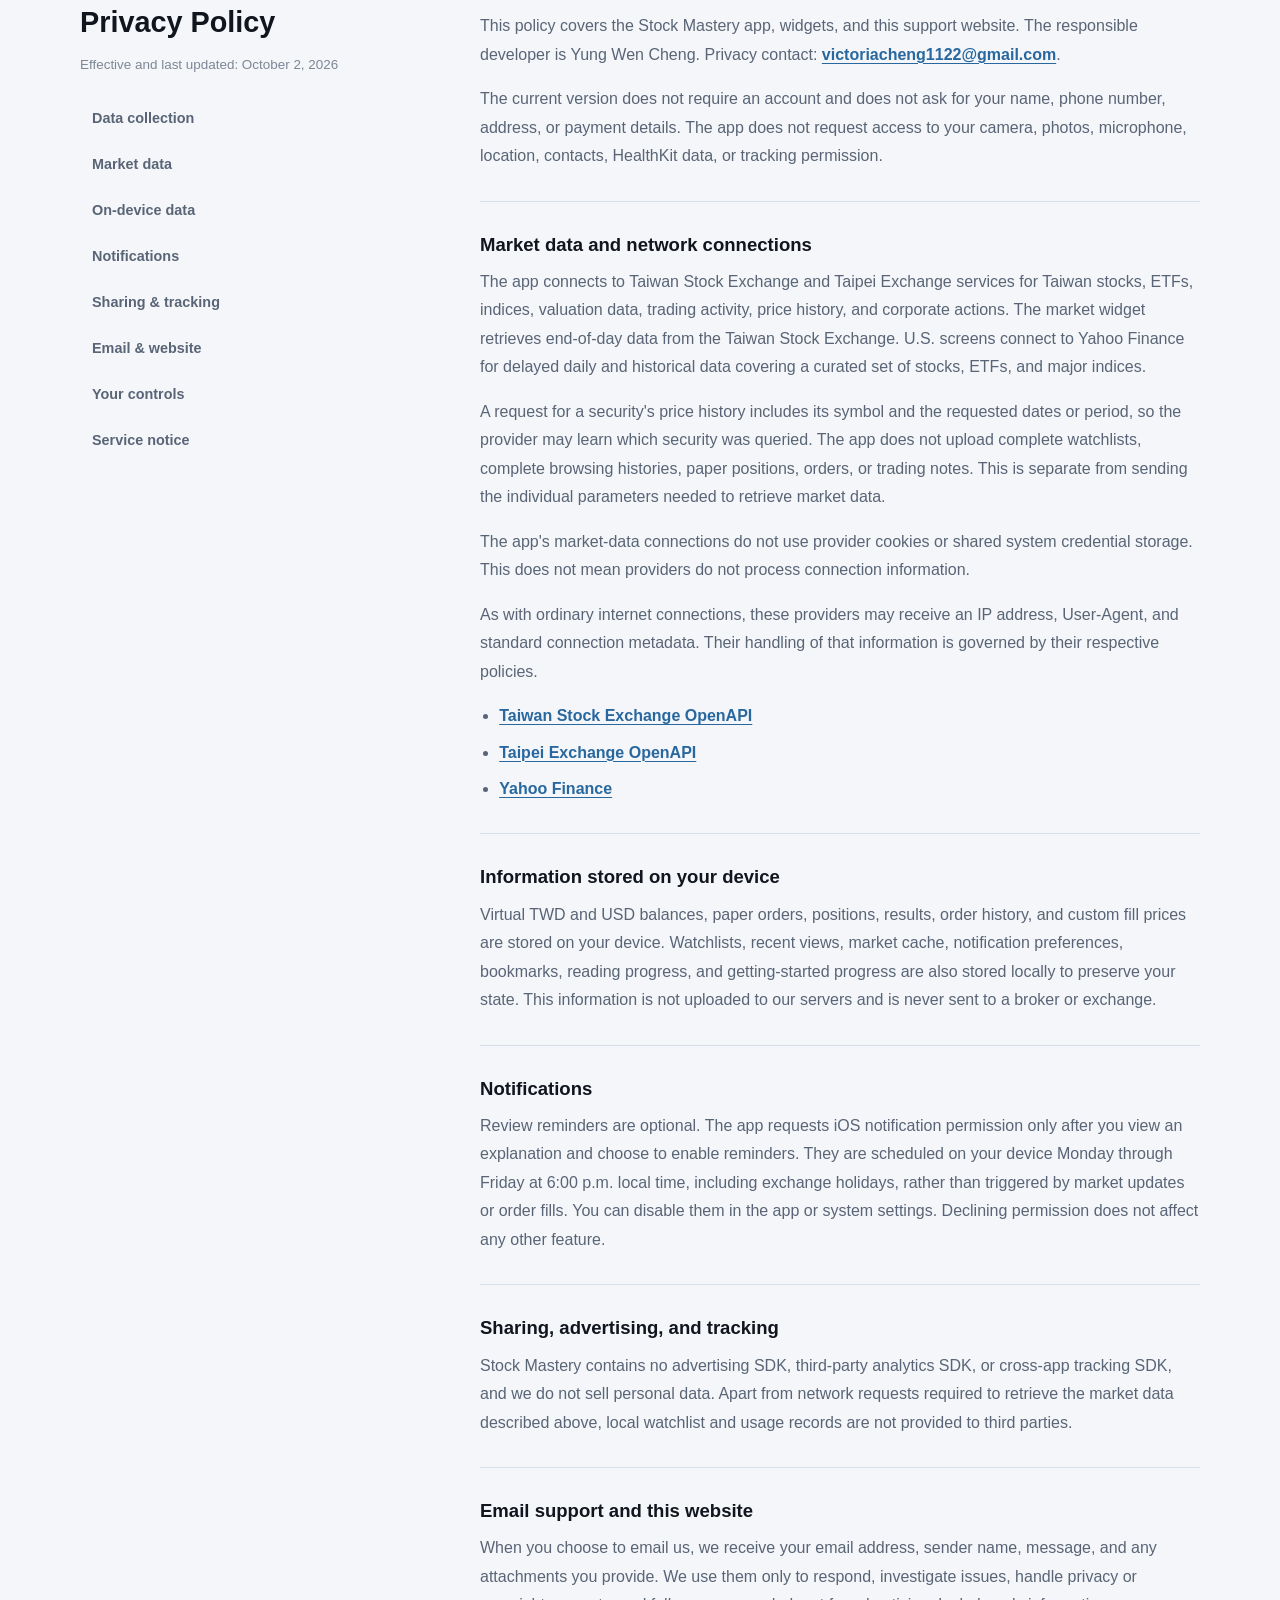
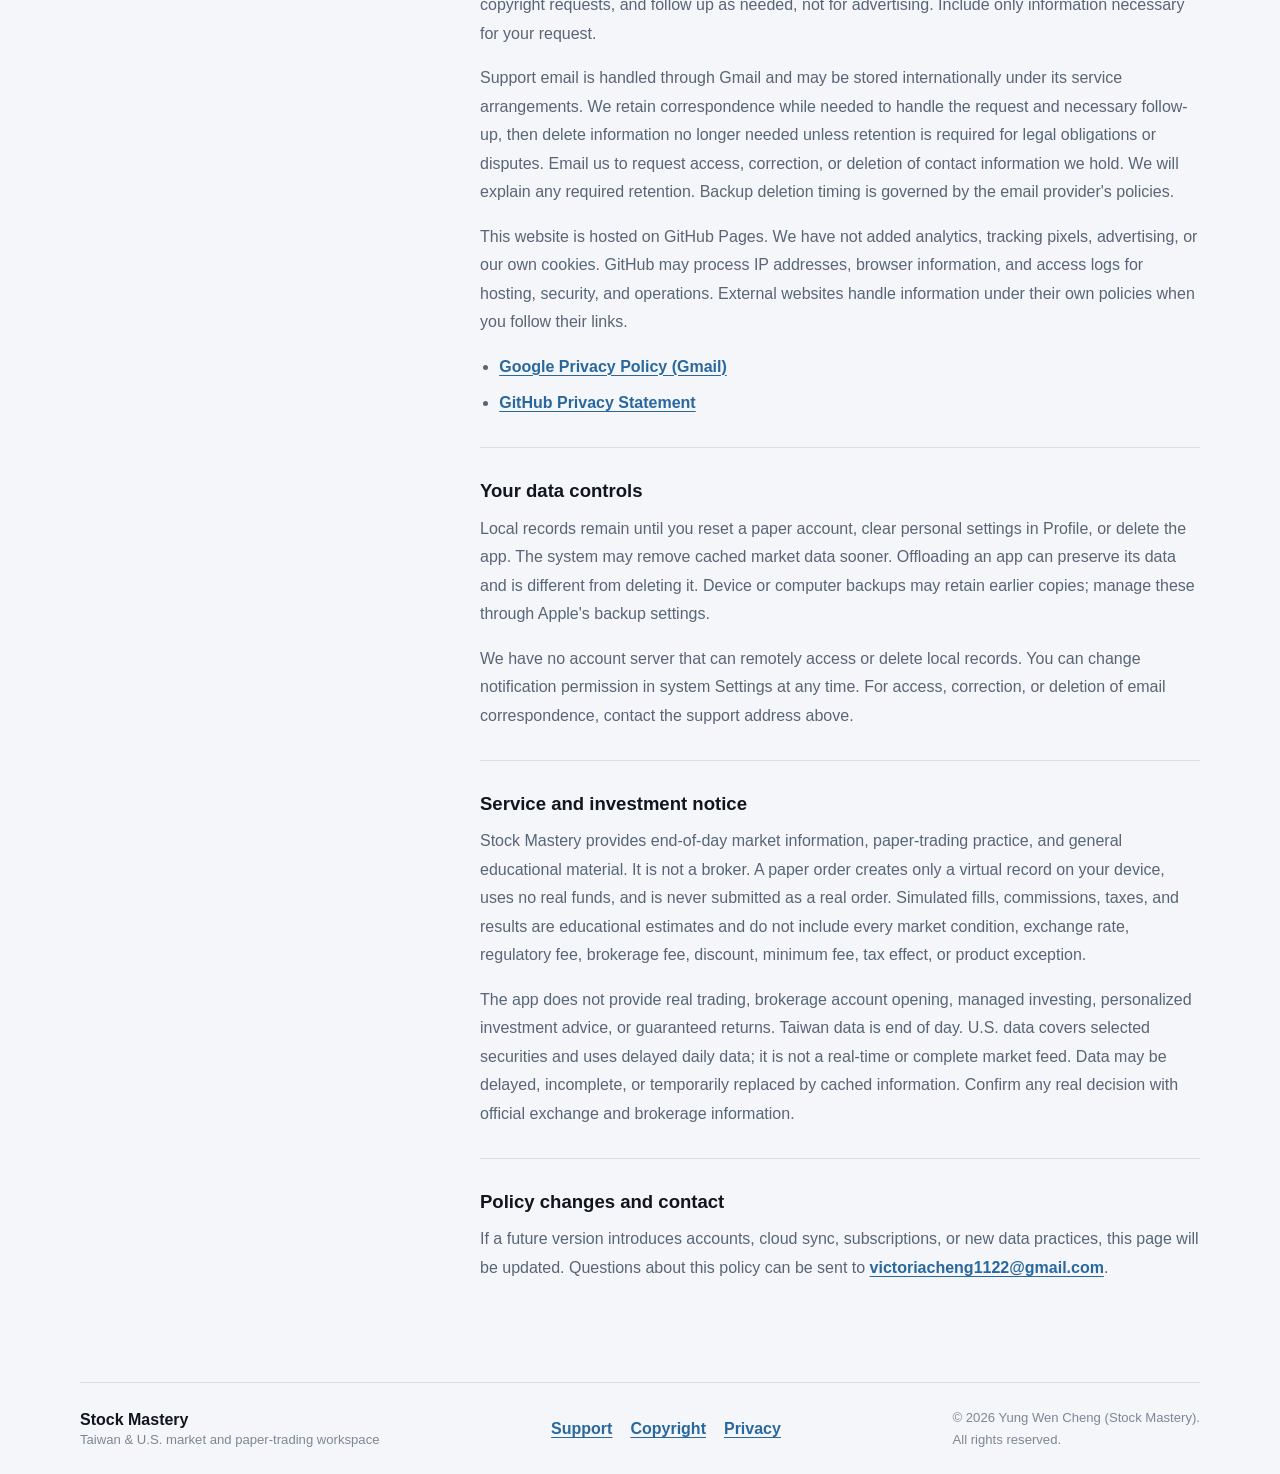
==== commit add9de09: "docs: align support and privacy copy with build 11" ====
--- a/en/index.html
+++ b/en/index.html
@@ -106,8 +106,12 @@
         <p>No. Balances, orders, positions, and results are virtual records on your device. They are never sent to a broker and cannot be withdrawn or redeemed. A simulated result does not guarantee execution in a real market.</p>
       </details>
       <details>
+        <summary>Does a custom price change quotes or position values?</summary>
+        <p>No. A custom price applies only to that paper fill. Order history labels it as user-entered and unverified. Quotes, charts, and position values still use the delayed data received by the app. A custom price is not a verified market quote and never charges real funds.</p>
+      </details>
+      <details>
         <summary>How can I adjust missing reminders?</summary>
-        <p>Check Closing Reminder in Profile and notification permission in system Settings. Focus modes and system settings can affect delivery. Other app features remain available without notifications.</p>
+        <p>Check Review Reminders in Profile and notification permission in system Settings. Reminders are scheduled Monday through Friday at 6:00 p.m. in your device's local time, including exchange holidays. They are not market-update or fill alerts. Focus modes and system settings can affect delivery; other features remain available without notifications.</p>
       </details>
       <details>
         <summary>How do I remove my records?</summary>
@@ -145,7 +149,7 @@
       <aside>
         <p class="eyebrow">PRIVACY POLICY</p>
         <h2 id="privacy-title">Privacy Policy</h2>
-        <p class="updated">Effective and last updated: September 24, 2026</p>
+        <p class="updated">Effective and last updated: October 2, 2026</p>
         <nav class="toc" aria-label="Privacy policy contents">
           <a href="#collection">Data collection</a>
           <a href="#market-data">Market data</a>
@@ -169,6 +173,7 @@
           <h3>Market data and network connections</h3>
           <p>The app connects to Taiwan Stock Exchange and Taipei Exchange services for Taiwan stocks, ETFs, indices, valuation data, trading activity, price history, and corporate actions. The market widget retrieves end-of-day data from the Taiwan Stock Exchange. U.S. screens connect to Yahoo Finance for delayed daily and historical data covering a curated set of stocks, ETFs, and major indices.</p>
           <p>A request for a security's price history includes its symbol and the requested dates or period, so the provider may learn which security was queried. The app does not upload complete watchlists, complete browsing histories, paper positions, orders, or trading notes. This is separate from sending the individual parameters needed to retrieve market data.</p>
+          <p>The app's market-data connections do not use provider cookies or shared system credential storage. This does not mean providers do not process connection information.</p>
           <p>As with ordinary internet connections, these providers may receive an IP address, User-Agent, and standard connection metadata. Their handling of that information is governed by their respective policies.</p>
           <ul class="source-links">
             <li><a href="https://openapi.twse.com.tw/" rel="noreferrer">Taiwan Stock Exchange OpenAPI</a></li>
@@ -179,12 +184,12 @@
 
         <section id="local-data">
           <h3>Information stored on your device</h3>
-          <p>Virtual TWD and USD balances, paper orders, positions, results, and order history are stored on your device. Watchlists, recent views, market cache, notification preferences, bookmarks, and reading progress are also stored locally to preserve your state and improve startup speed. This information is not uploaded to our servers and is never sent to a broker or exchange.</p>
+          <p>Virtual TWD and USD balances, paper orders, positions, results, order history, and custom fill prices are stored on your device. Watchlists, recent views, market cache, notification preferences, bookmarks, reading progress, and getting-started progress are also stored locally to preserve your state. This information is not uploaded to our servers and is never sent to a broker or exchange.</p>
         </section>
 
         <section id="notifications">
           <h3>Notifications</h3>
-          <p>Closing reminders are optional. The app requests iOS notification permission only after you view an explanation and choose to enable reminders. Reminders are scheduled on your device and can be disabled in the app or system settings. Declining permission does not affect any other feature.</p>
+          <p>Review reminders are optional. The app requests iOS notification permission only after you view an explanation and choose to enable reminders. They are scheduled on your device Monday through Friday at 6:00 p.m. local time, including exchange holidays, rather than triggered by market updates or order fills. You can disable them in the app or system settings. Declining permission does not affect any other feature.</p>
         </section>
 
         <section id="sharing">
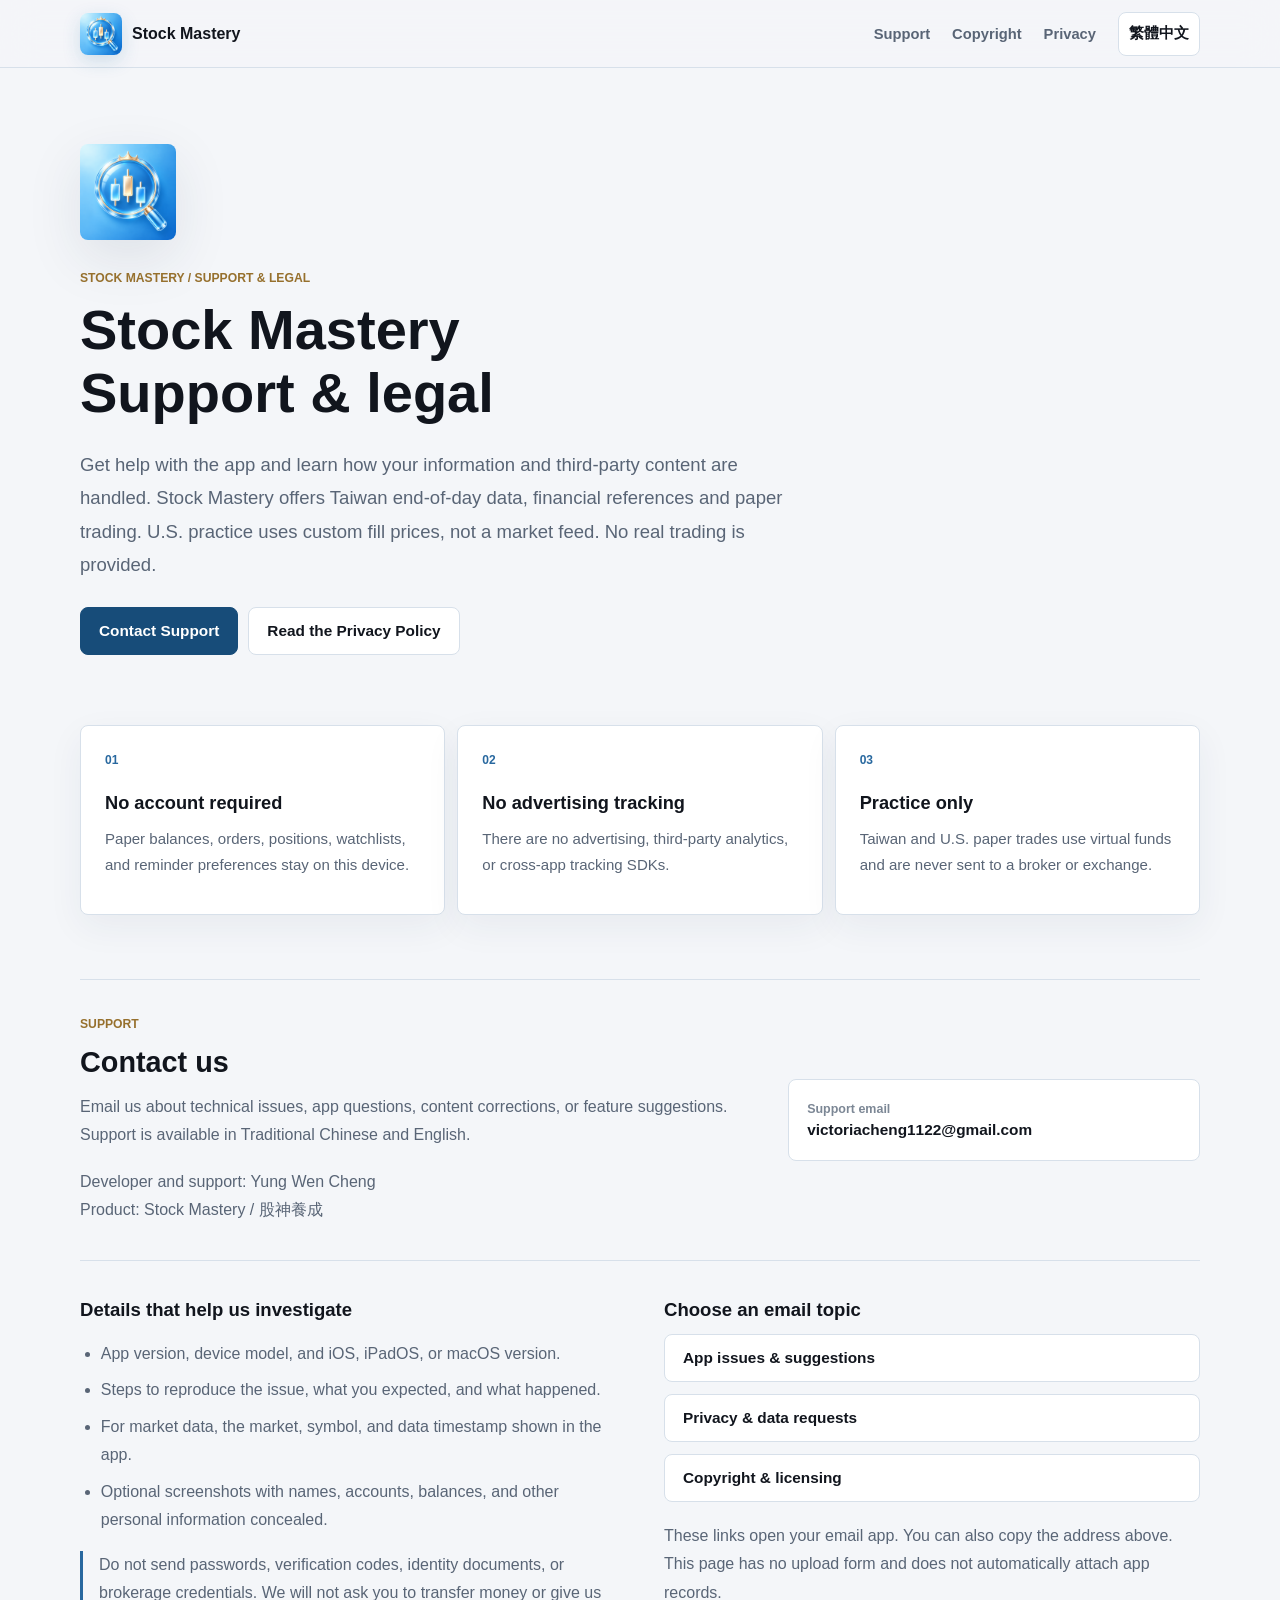
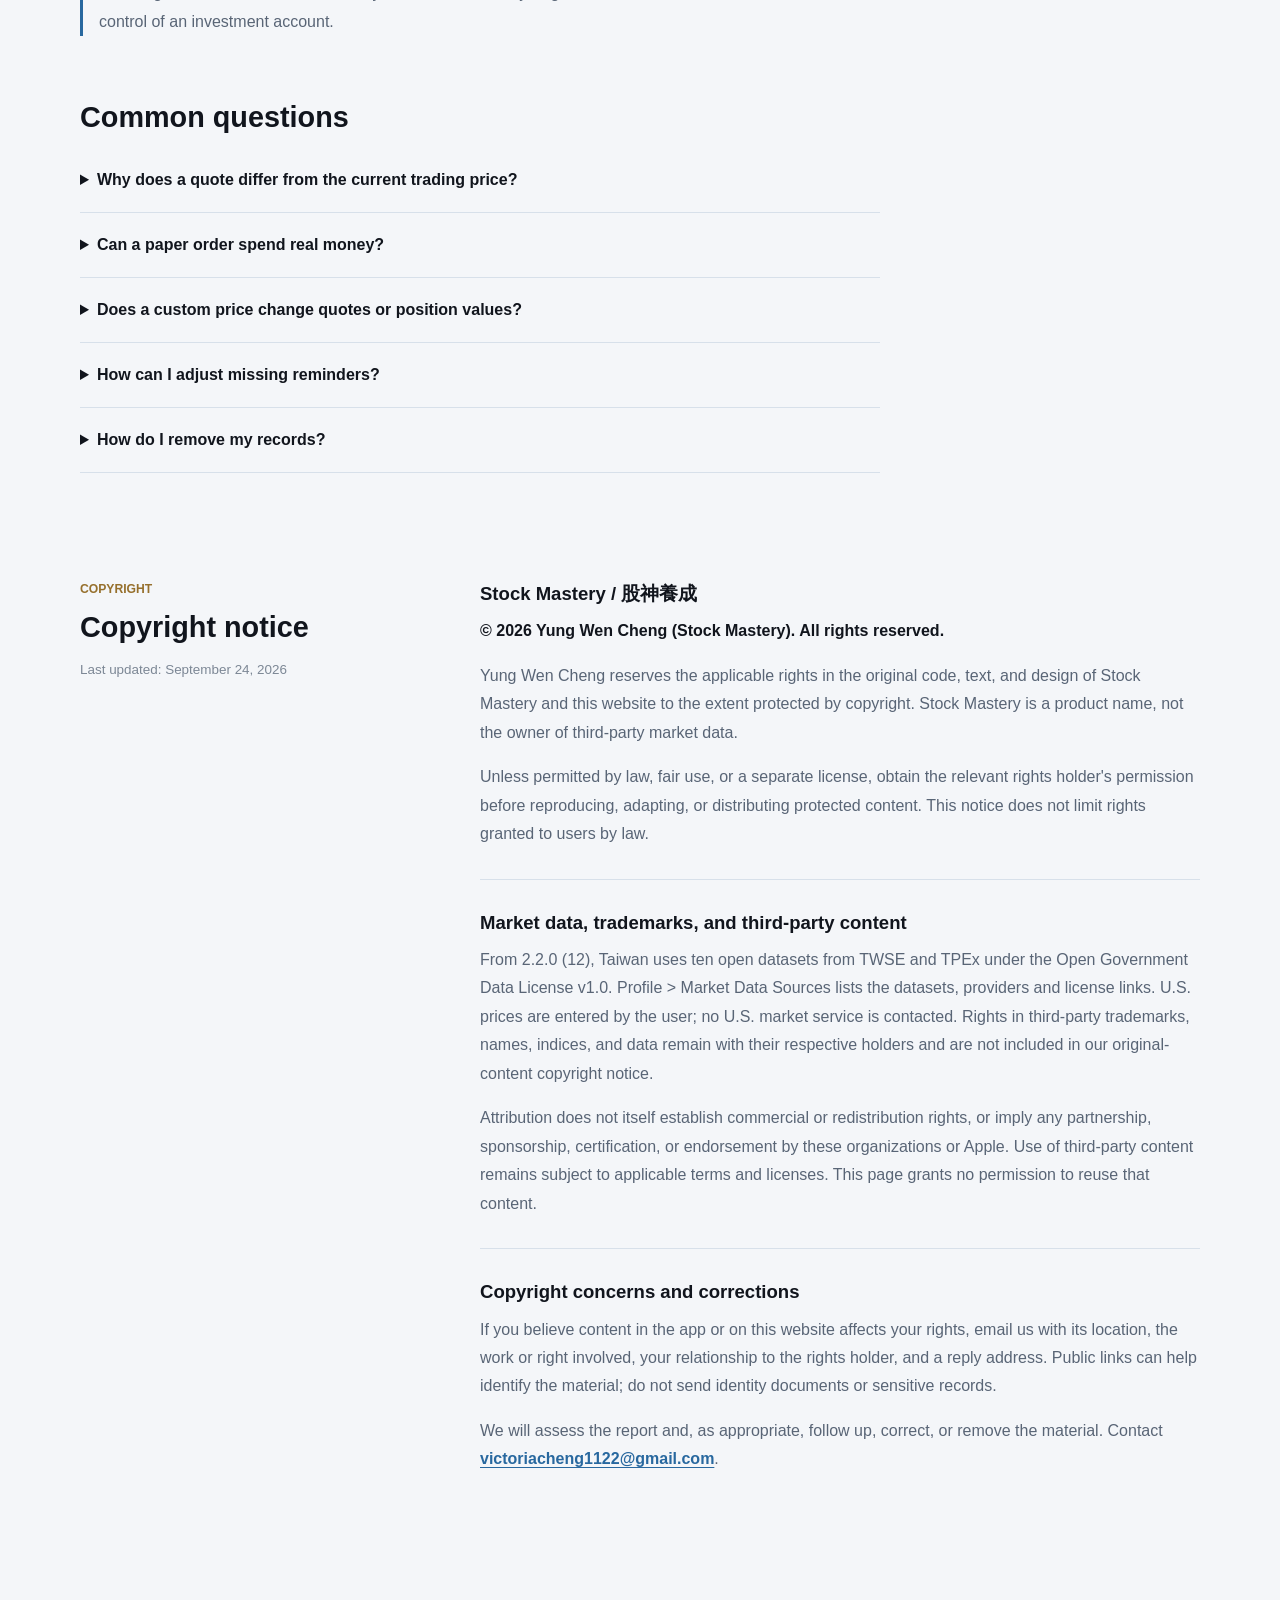
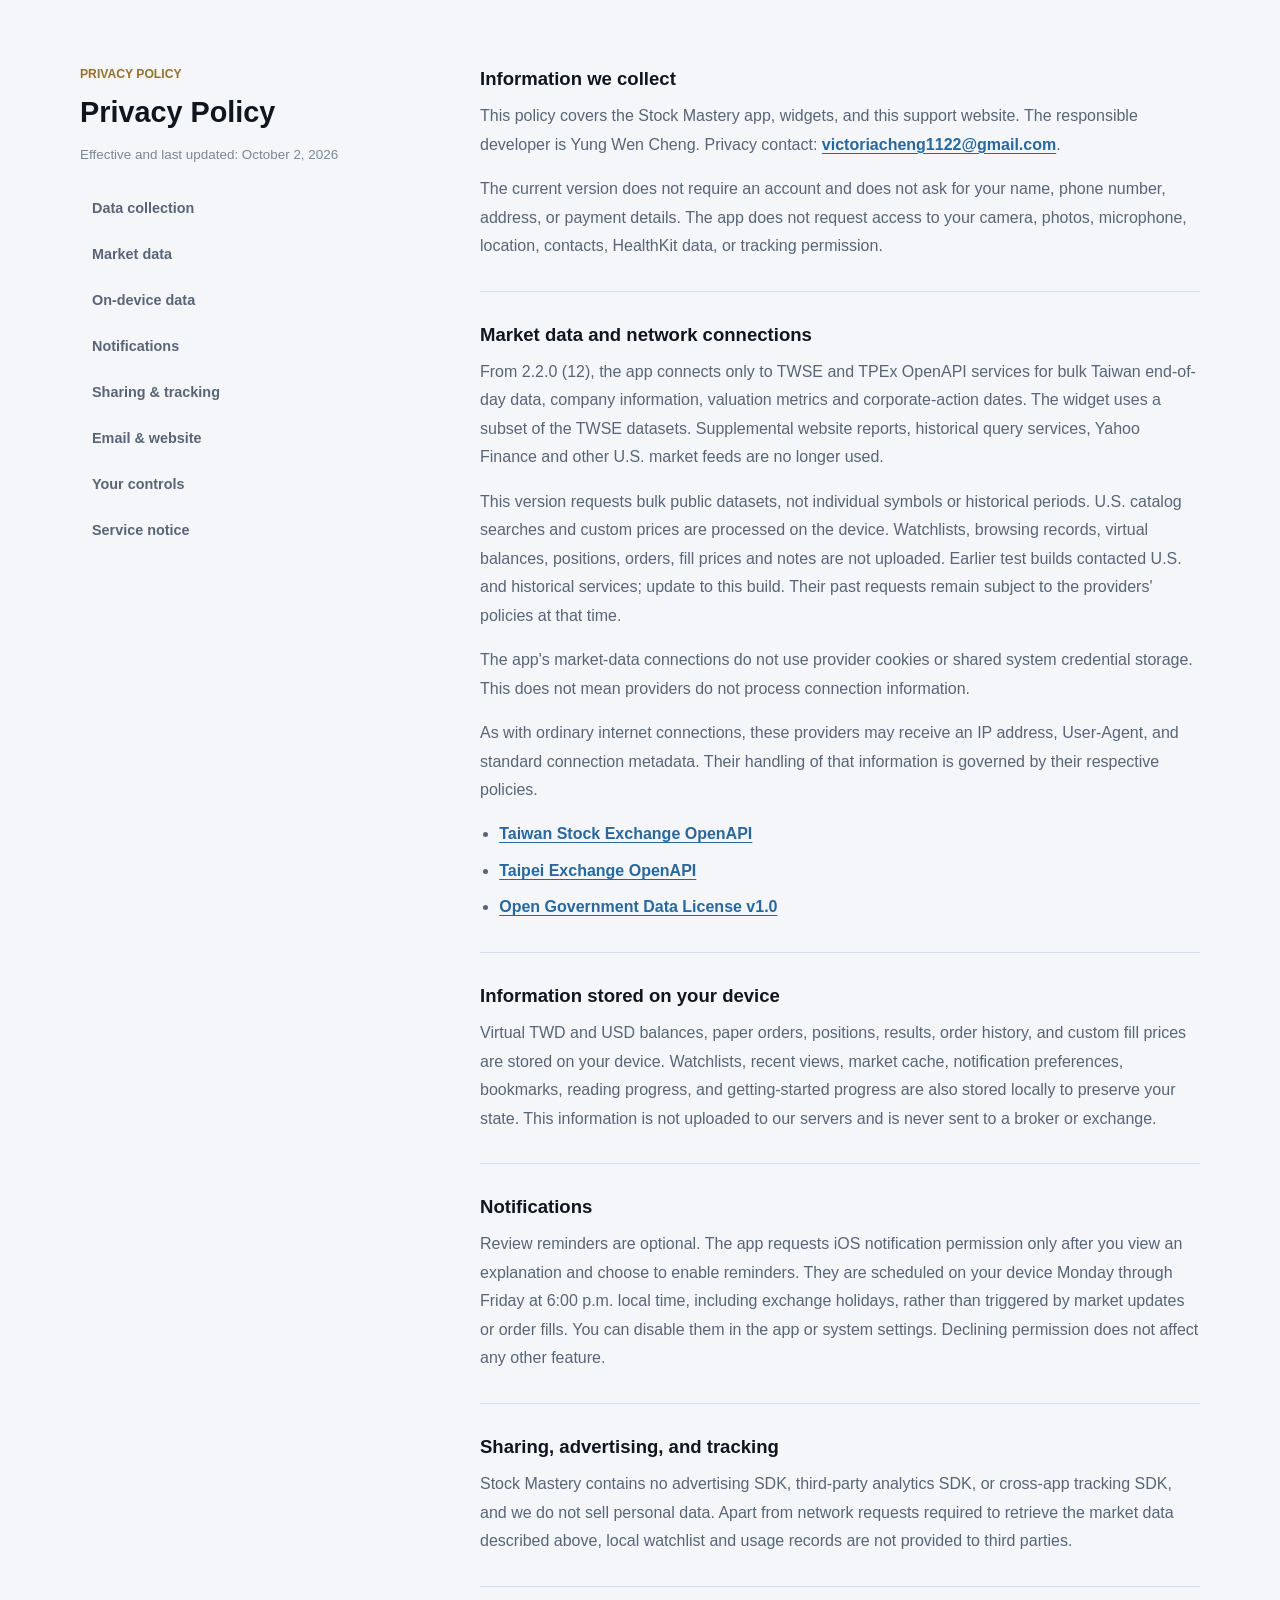
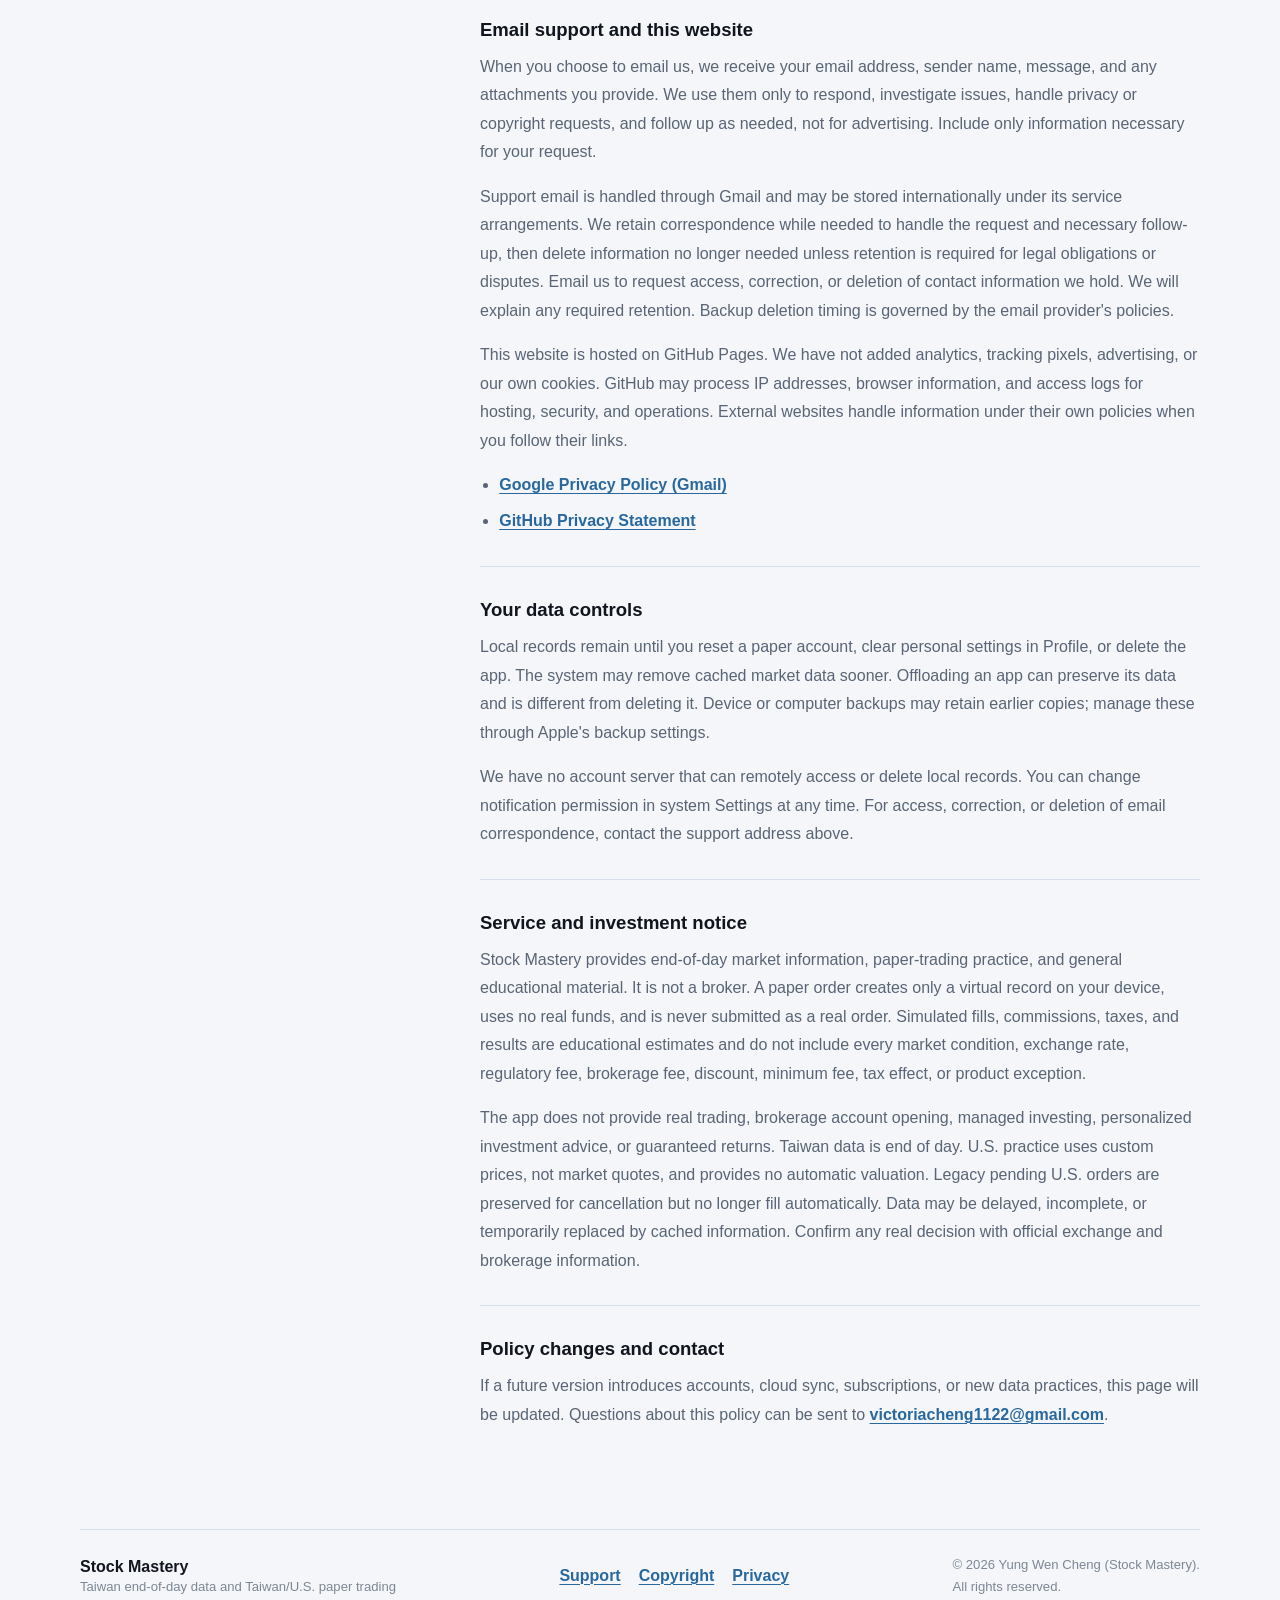
==== commit ec987171: "Update support and privacy copy for build 12 manual US trading" ====
--- a/en/index.html
+++ b/en/index.html
@@ -35,7 +35,7 @@
       <img class="app-icon" src="../assets/app-icon.png" alt="Stock Mastery app icon" width="1024" height="1024">
       <p class="eyebrow">STOCK MASTERY / SUPPORT &amp; LEGAL</p>
       <h1 id="page-title">Stock Mastery<br>Support &amp; legal</h1>
-      <p class="lede">Get help with the app and learn how your information and third-party content are handled. Stock Mastery offers Taiwan and U.S. market information, financial references, and practice with virtual funds. It does not provide real trading.</p>
+      <p class="lede">Get help with the app and learn how your information and third-party content are handled. Stock Mastery offers Taiwan end-of-day data, financial references and paper trading. U.S. practice uses custom fill prices, not a market feed. No real trading is provided.</p>
       <div class="actions">
         <a class="button primary" href="#support">Contact Support</a>
         <a class="button secondary" href="#privacy">Read the Privacy Policy</a>
@@ -99,7 +99,7 @@
       <h2 id="faq-title">Common questions</h2>
       <details>
         <summary>Why does a quote differ from the current trading price?</summary>
-        <p>Taiwan quotes use official end-of-day data; selected U.S. quotes use delayed data. Neither is a guaranteed real-time feed. Holidays, pending publication, or connection failures may leave the previous trading day or cached data on screen. Check the displayed timestamp and try refreshing.</p>
+        <p>Taiwan uses official open end-of-day data. Holidays, pending publication or connection failures may leave older or cached data on screen; check the date. From 2.2.0 (12), U.S. practice uses prices you enter. U.S. quotes and historical charts for either market are not provided.</p>
       </details>
       <details>
         <summary>Can a paper order spend real money?</summary>
@@ -107,7 +107,7 @@
       </details>
       <details>
         <summary>Does a custom price change quotes or position values?</summary>
-        <p>No. A custom price applies only to that paper fill. Order history labels it as user-entered and unverified. Quotes, charts, and position values still use the delayed data received by the app. A custom price is not a verified market quote and never charges real funds.</p>
+        <p>No. A custom price applies only to that simulated fill and is labeled as user-entered and unverified. Taiwan positions still use end-of-day quotes. U.S. positions show cost, not current market value or unrealized P&amp;L; realized P&amp;L is calculated from fill prices when you sell. No real funds are charged.</p>
       </details>
       <details>
         <summary>How can I adjust missing reminders?</summary>
@@ -134,7 +134,7 @@
         </section>
         <section>
           <h3>Market data, trademarks, and third-party content</h3>
-          <p>Taiwan data sources include the Taiwan Stock Exchange and Taipei Exchange; selected U.S. data comes from Yahoo Finance. Rights in third-party trademarks, names, indices, and data remain with their respective holders and are not included in our original-content copyright notice.</p>
+          <p>From 2.2.0 (12), Taiwan uses ten open datasets from TWSE and TPEx under the Open Government Data License v1.0. Profile &gt; Market Data Sources lists the datasets, providers and license links. U.S. prices are entered by the user; no U.S. market service is contacted. Rights in third-party trademarks, names, indices, and data remain with their respective holders and are not included in our original-content copyright notice.</p>
           <p>Attribution does not itself establish commercial or redistribution rights, or imply any partnership, sponsorship, certification, or endorsement by these organizations or Apple. Use of third-party content remains subject to applicable terms and licenses. This page grants no permission to reuse that content.</p>
         </section>
         <section>
@@ -171,14 +171,14 @@
 
         <section id="market-data">
           <h3>Market data and network connections</h3>
-          <p>The app connects to Taiwan Stock Exchange and Taipei Exchange services for Taiwan stocks, ETFs, indices, valuation data, trading activity, price history, and corporate actions. The market widget retrieves end-of-day data from the Taiwan Stock Exchange. U.S. screens connect to Yahoo Finance for delayed daily and historical data covering a curated set of stocks, ETFs, and major indices.</p>
-          <p>A request for a security's price history includes its symbol and the requested dates or period, so the provider may learn which security was queried. The app does not upload complete watchlists, complete browsing histories, paper positions, orders, or trading notes. This is separate from sending the individual parameters needed to retrieve market data.</p>
+          <p>From 2.2.0 (12), the app connects only to TWSE and TPEx OpenAPI services for bulk Taiwan end-of-day data, company information, valuation metrics and corporate-action dates. The widget uses a subset of the TWSE datasets. Supplemental website reports, historical query services, Yahoo Finance and other U.S. market feeds are no longer used.</p>
+          <p>This version requests bulk public datasets, not individual symbols or historical periods. U.S. catalog searches and custom prices are processed on the device. Watchlists, browsing records, virtual balances, positions, orders, fill prices and notes are not uploaded. Earlier test builds contacted U.S. and historical services; update to this build. Their past requests remain subject to the providers' policies at that time.</p>
           <p>The app's market-data connections do not use provider cookies or shared system credential storage. This does not mean providers do not process connection information.</p>
           <p>As with ordinary internet connections, these providers may receive an IP address, User-Agent, and standard connection metadata. Their handling of that information is governed by their respective policies.</p>
           <ul class="source-links">
             <li><a href="https://openapi.twse.com.tw/" rel="noreferrer">Taiwan Stock Exchange OpenAPI</a></li>
             <li><a href="https://www.tpex.org.tw/openapi/" rel="noreferrer">Taipei Exchange OpenAPI</a></li>
-            <li><a href="https://finance.yahoo.com/" rel="noreferrer">Yahoo Finance</a></li>
+            <li><a href="https://data.gov.tw/license" rel="noreferrer">Open Government Data License v1.0</a></li>
           </ul>
         </section>
 
@@ -217,7 +217,7 @@
         <section id="disclaimer">
           <h3>Service and investment notice</h3>
           <p>Stock Mastery provides end-of-day market information, paper-trading practice, and general educational material. It is not a broker. A paper order creates only a virtual record on your device, uses no real funds, and is never submitted as a real order. Simulated fills, commissions, taxes, and results are educational estimates and do not include every market condition, exchange rate, regulatory fee, brokerage fee, discount, minimum fee, tax effect, or product exception.</p>
-          <p>The app does not provide real trading, brokerage account opening, managed investing, personalized investment advice, or guaranteed returns. Taiwan data is end of day. U.S. data covers selected securities and uses delayed daily data; it is not a real-time or complete market feed. Data may be delayed, incomplete, or temporarily replaced by cached information. Confirm any real decision with official exchange and brokerage information.</p>
+          <p>The app does not provide real trading, brokerage account opening, managed investing, personalized investment advice, or guaranteed returns. Taiwan data is end of day. U.S. practice uses custom prices, not market quotes, and provides no automatic valuation. Legacy pending U.S. orders are preserved for cancellation but no longer fill automatically. Data may be delayed, incomplete, or temporarily replaced by cached information. Confirm any real decision with official exchange and brokerage information.</p>
         </section>
 
         <section>
@@ -231,7 +231,7 @@
   <footer>
     <div>
       <strong>Stock Mastery</strong>
-      <span>Taiwan &amp; U.S. market and paper-trading workspace</span>
+      <span>Taiwan end-of-day data and Taiwan/U.S. paper trading</span>
     </div>
     <nav aria-label="Legal and support links"><a href="#support">Support</a><a href="#copyright">Copyright</a><a href="#privacy">Privacy</a></nav>
     <p>© 2026 Yung Wen Cheng (Stock Mastery).<br>All rights reserved.</p>
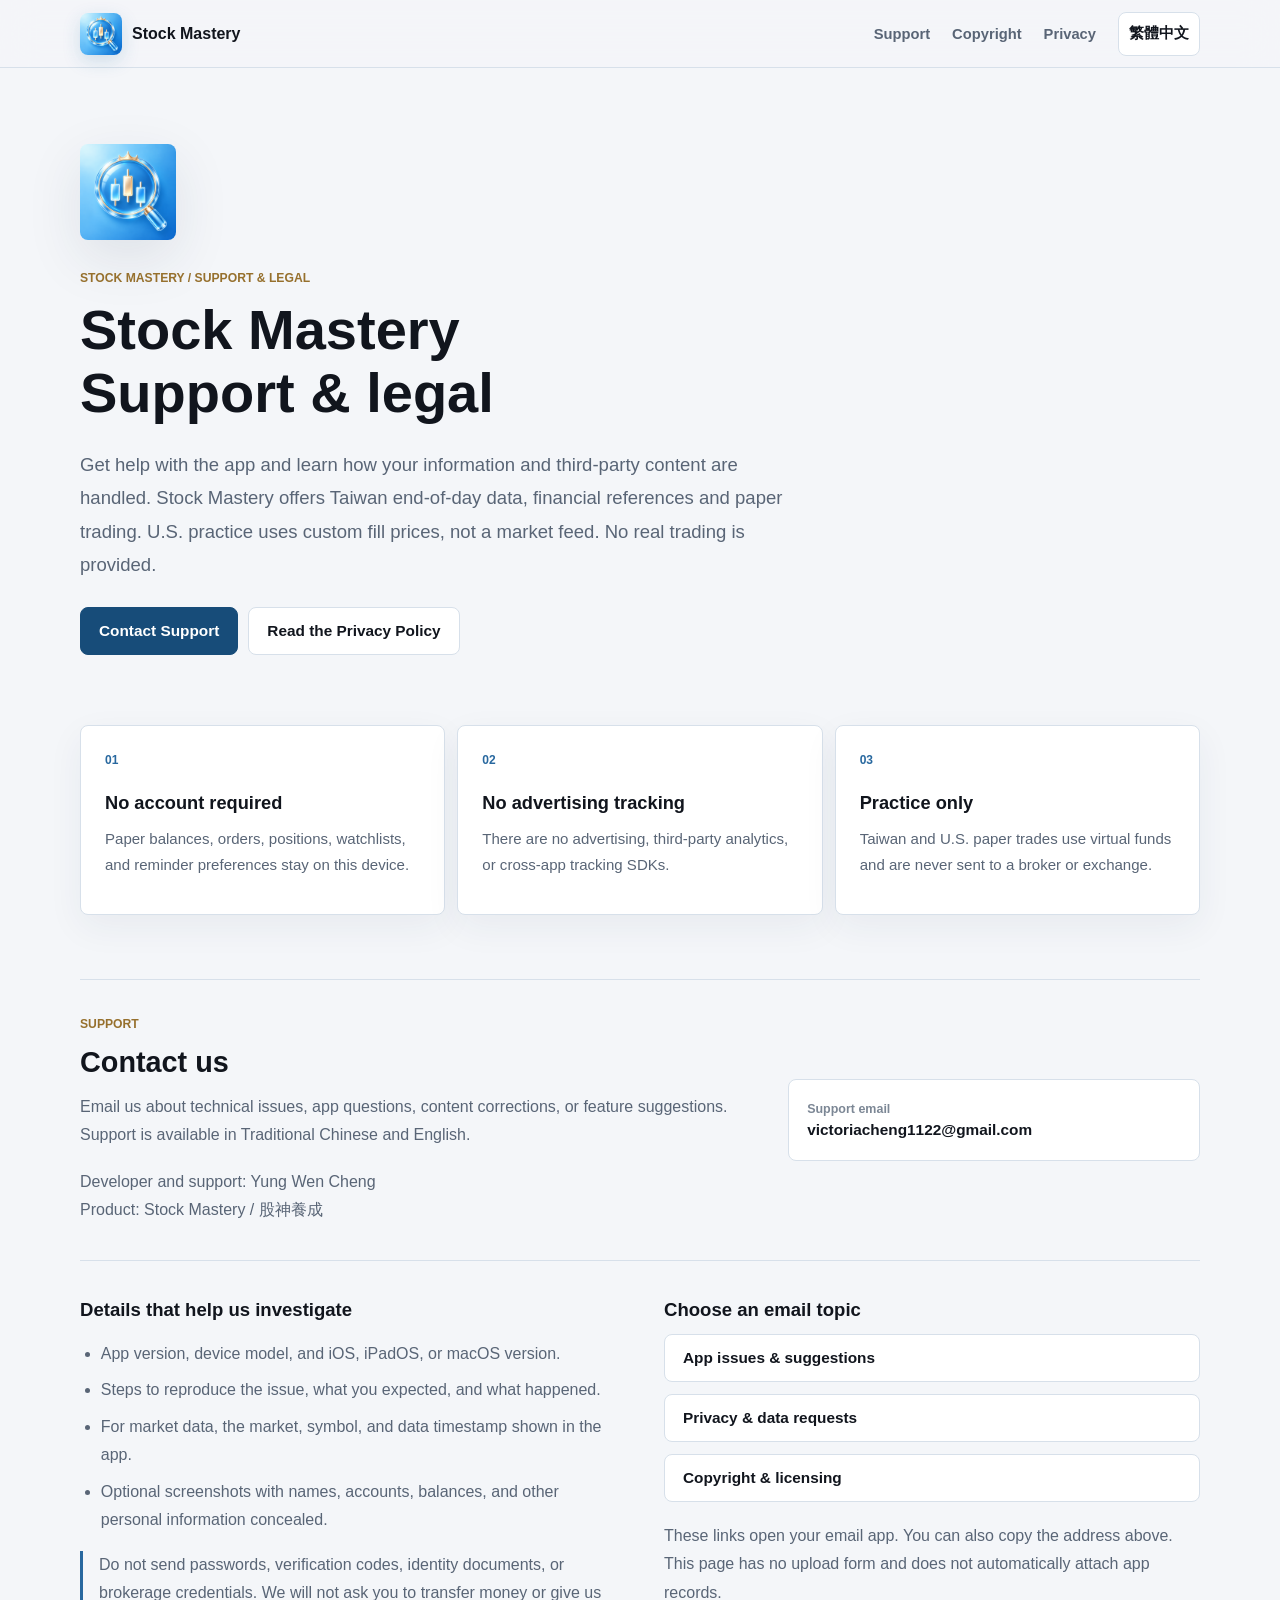
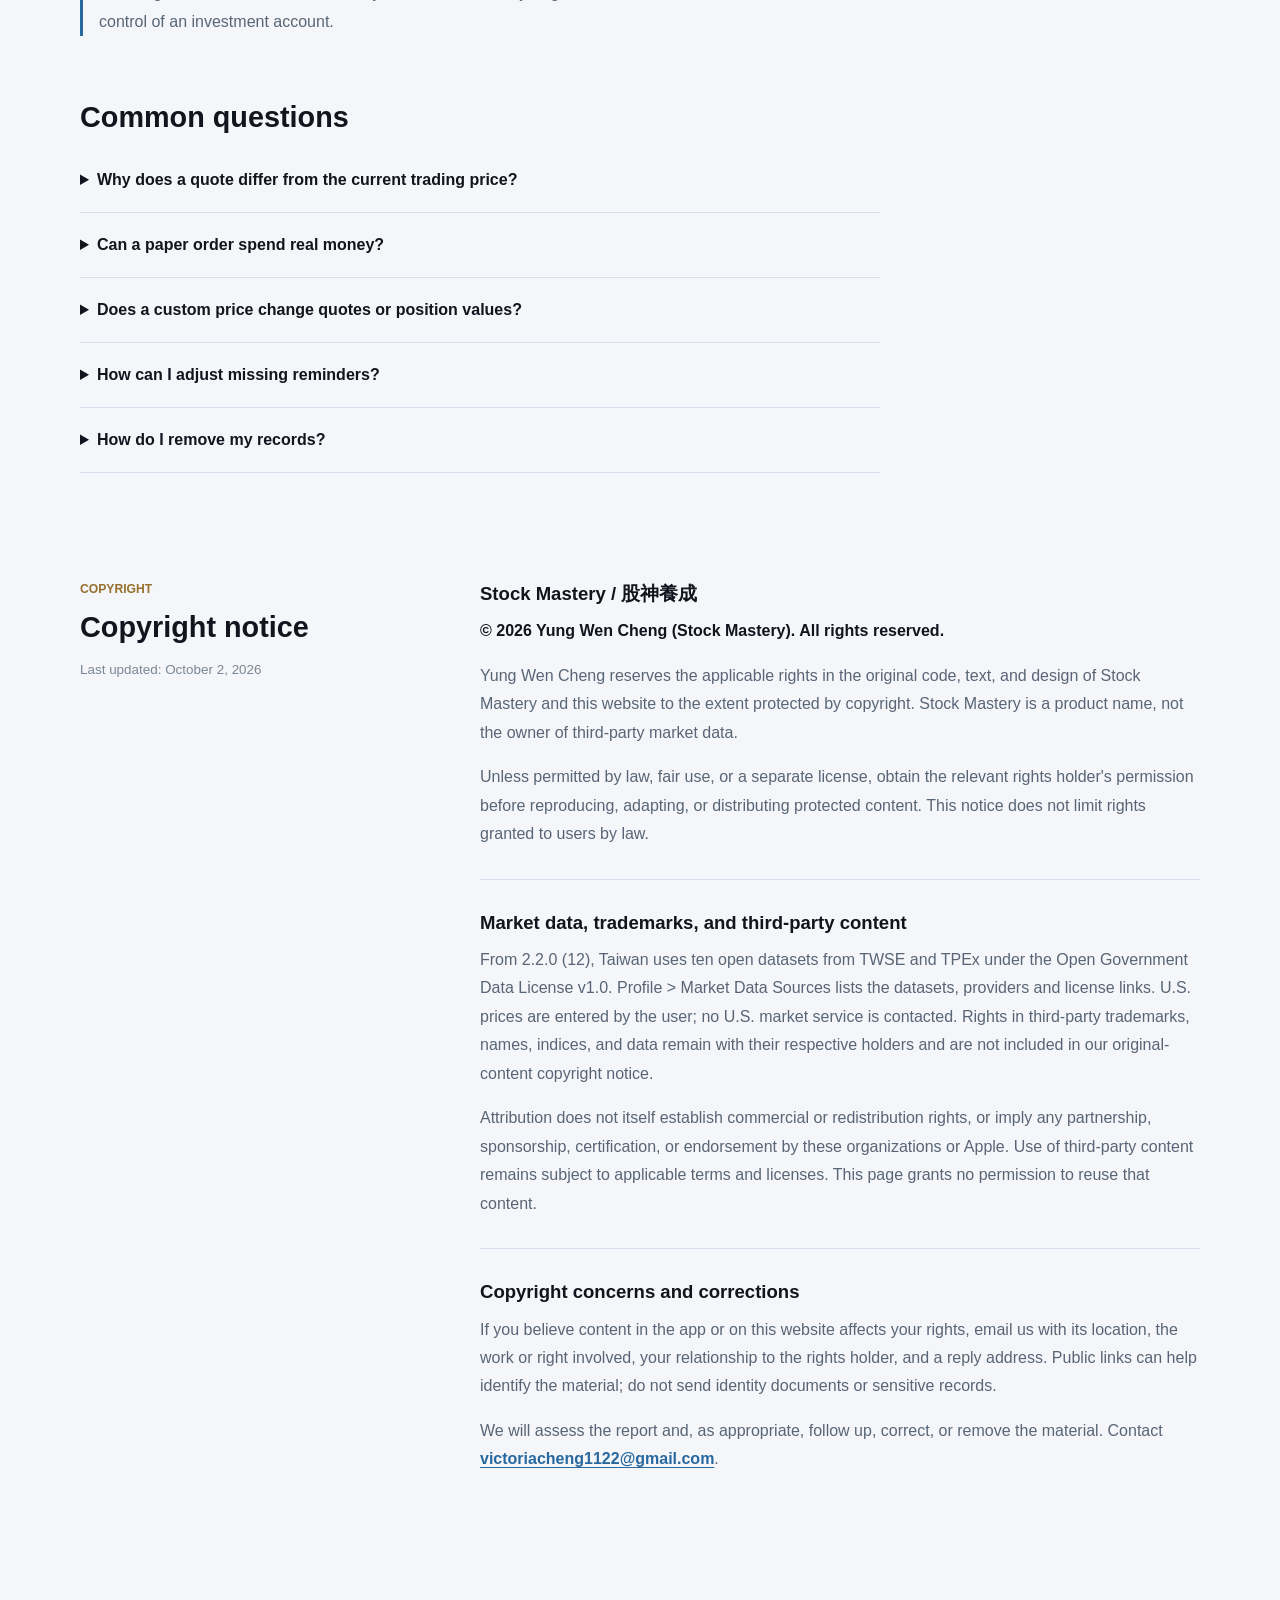
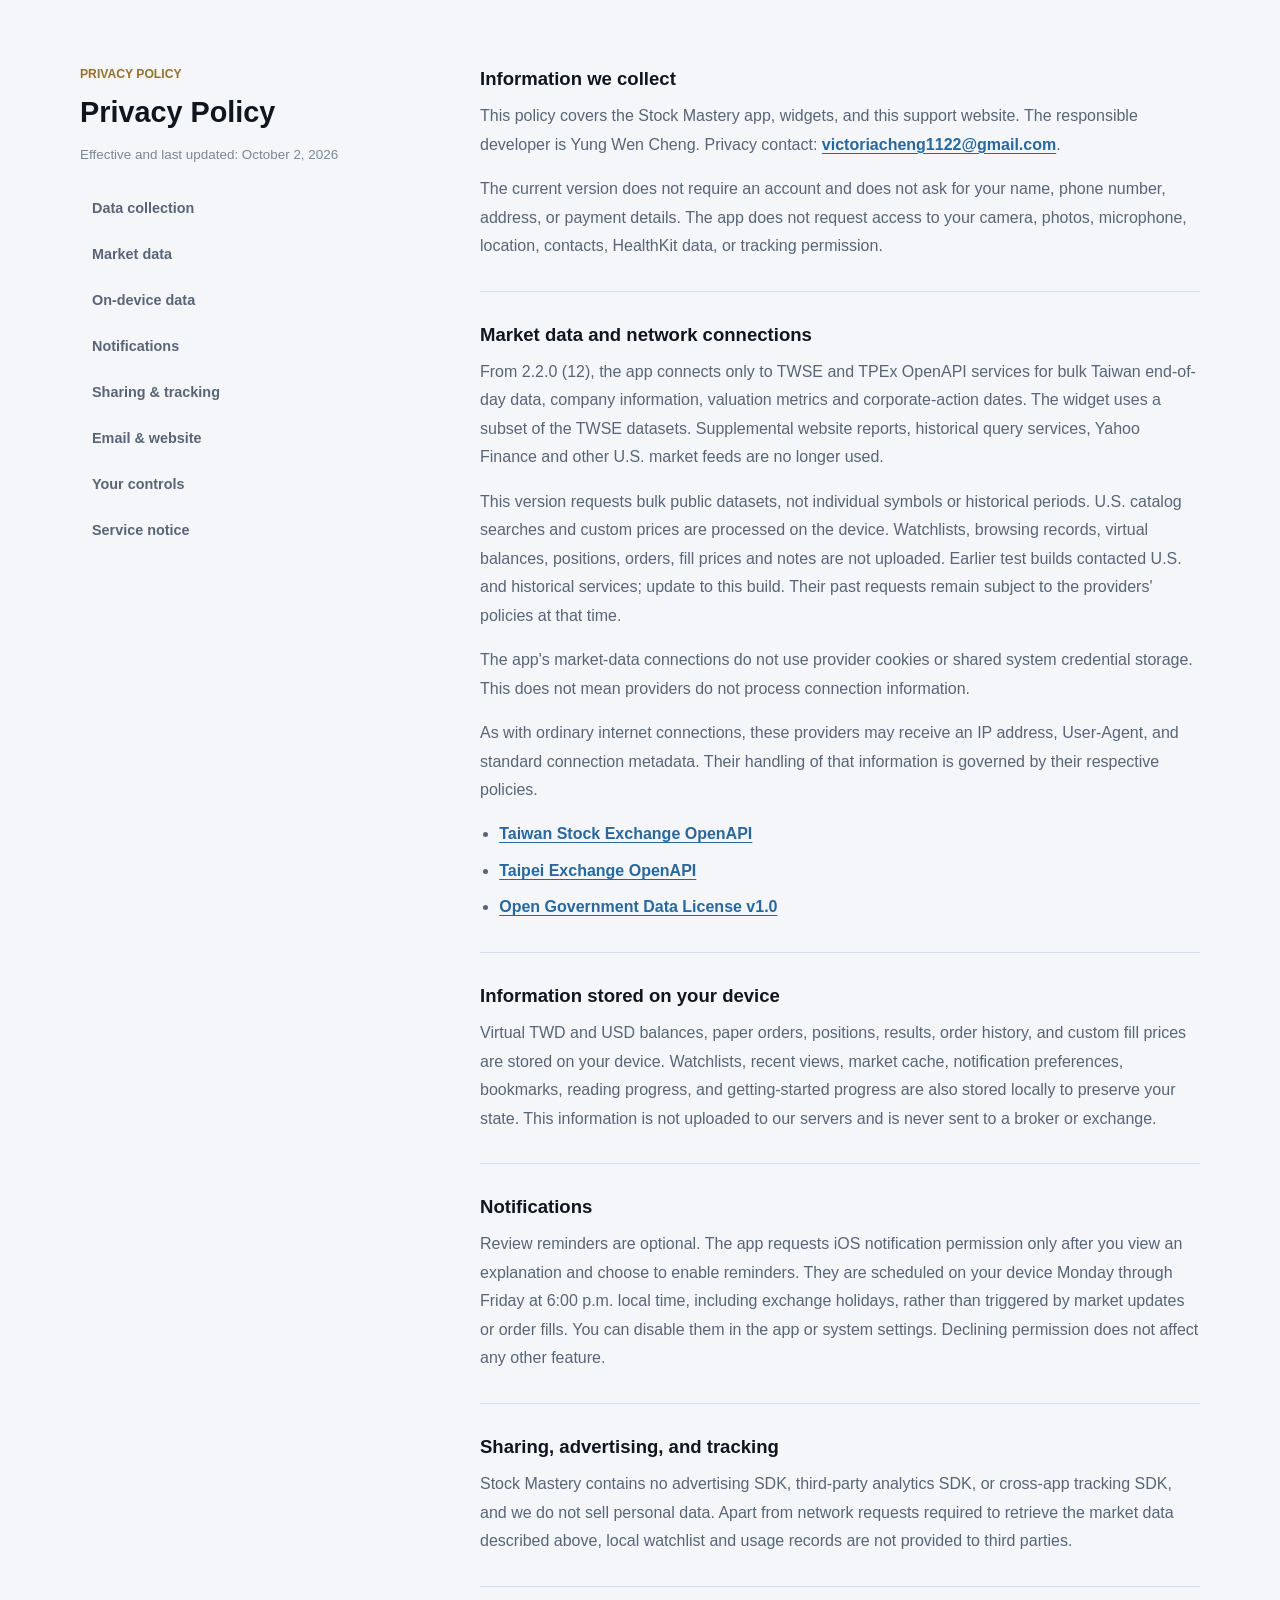
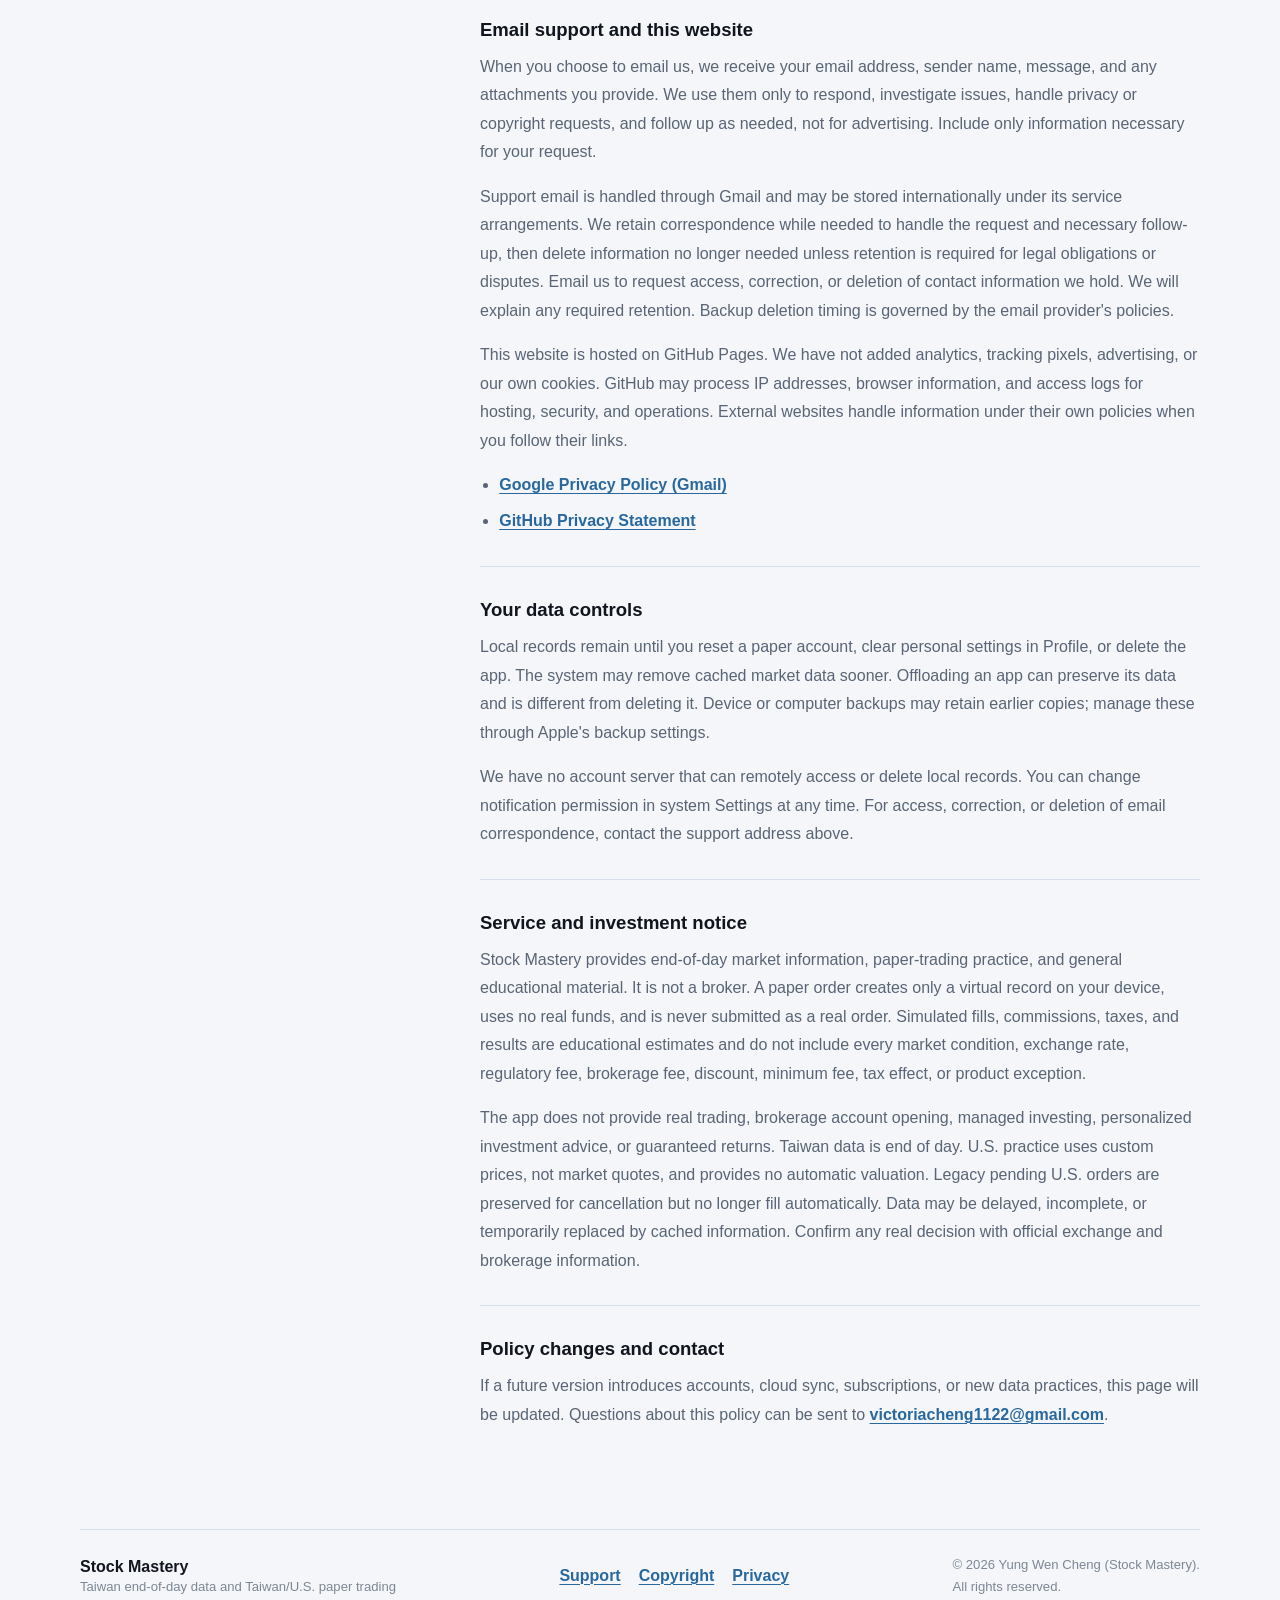
==== commit dcf82039: "Correct copyright policy revision date" ====
--- a/en/index.html
+++ b/en/index.html
@@ -123,7 +123,7 @@
       <aside>
         <p class="eyebrow">COPYRIGHT</p>
         <h2 id="copyright-title">Copyright notice</h2>
-        <p class="updated">Last updated: September 24, 2026</p>
+        <p class="updated">Last updated: October 2, 2026</p>
       </aside>
       <article class="policy-copy">
         <section>
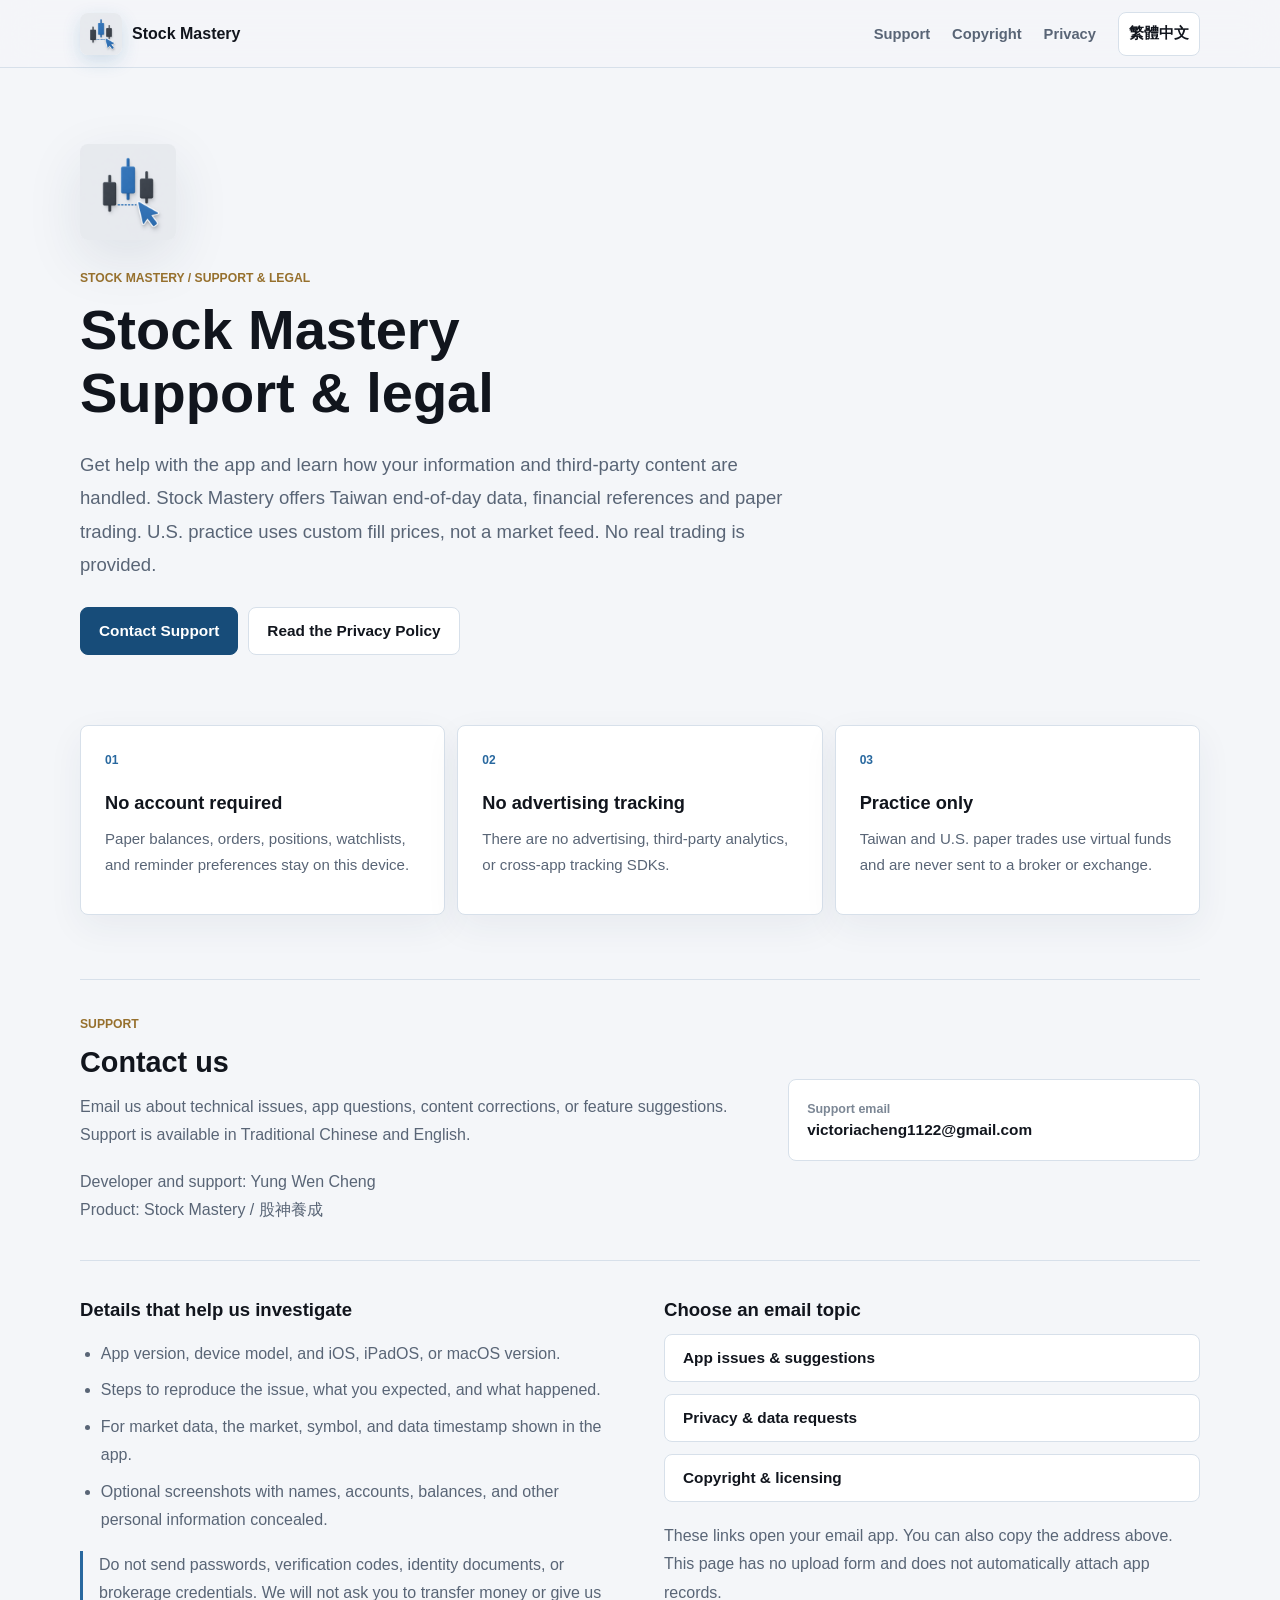
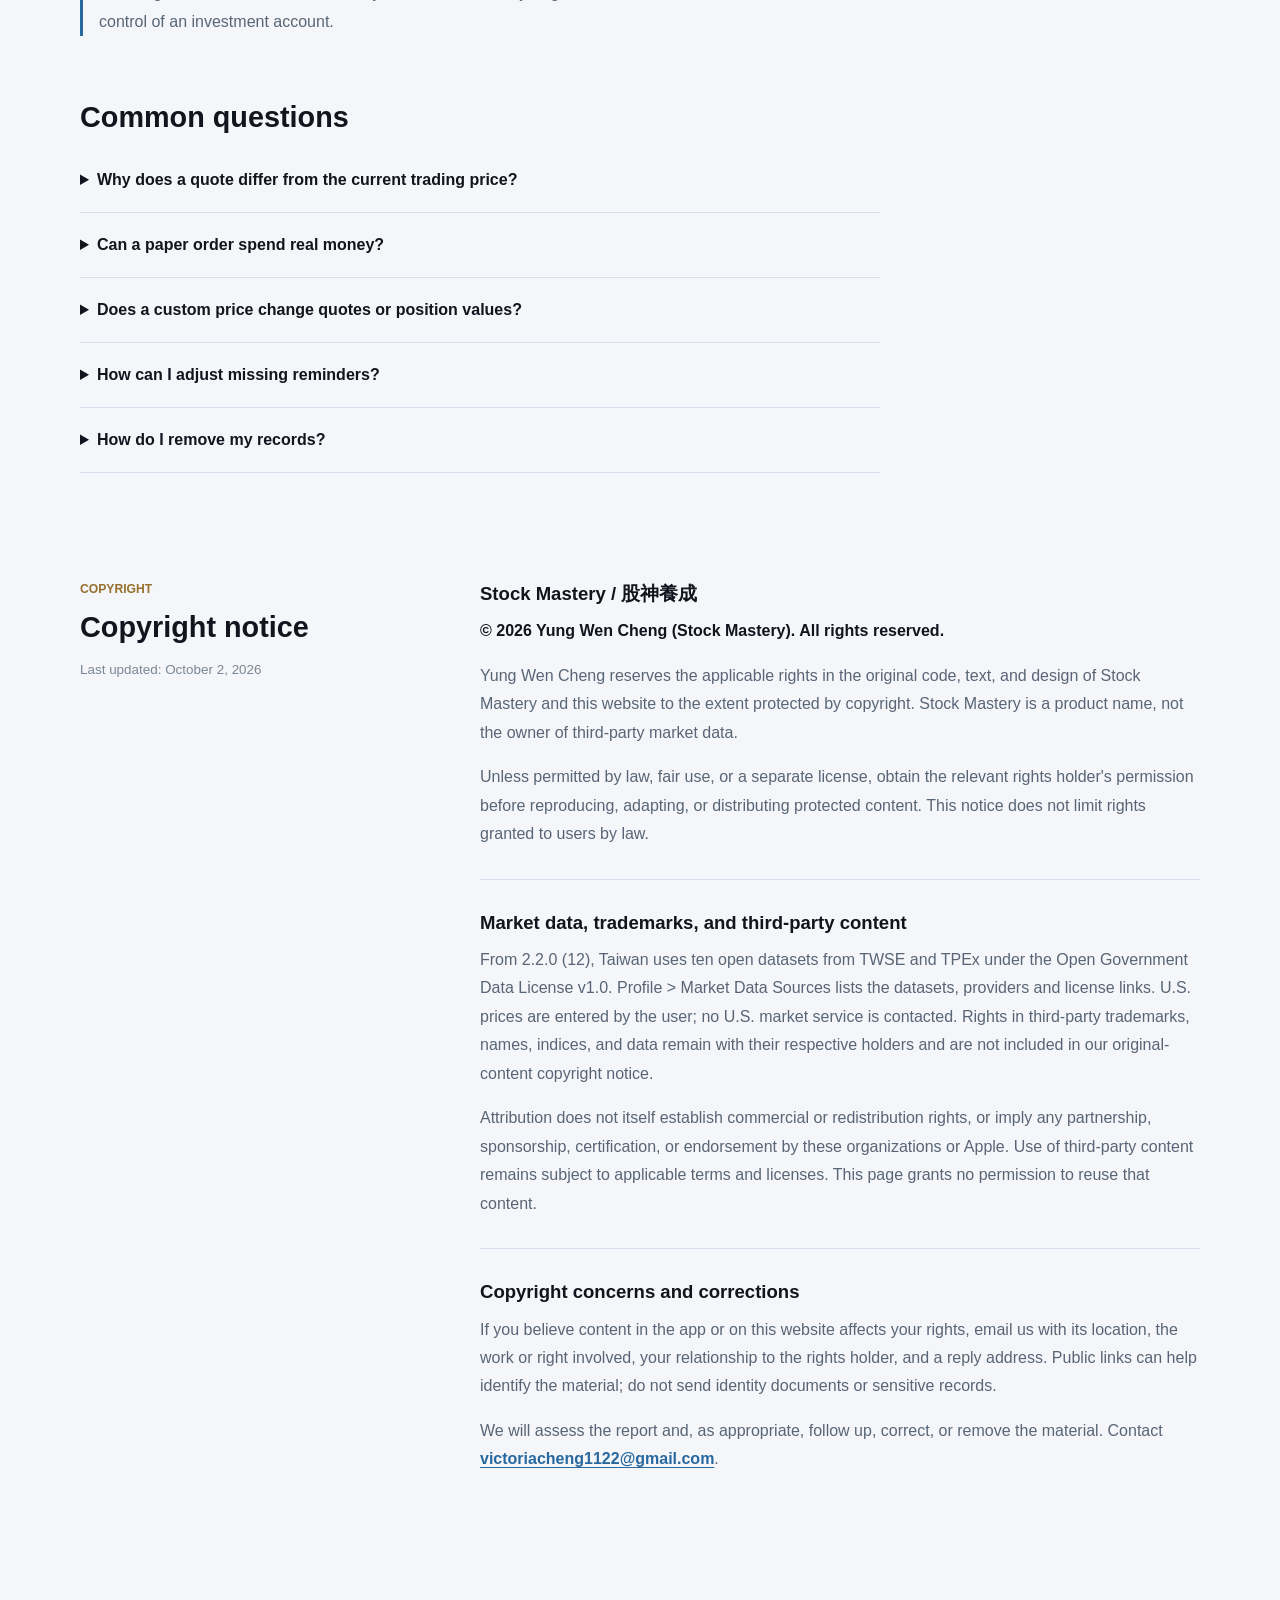
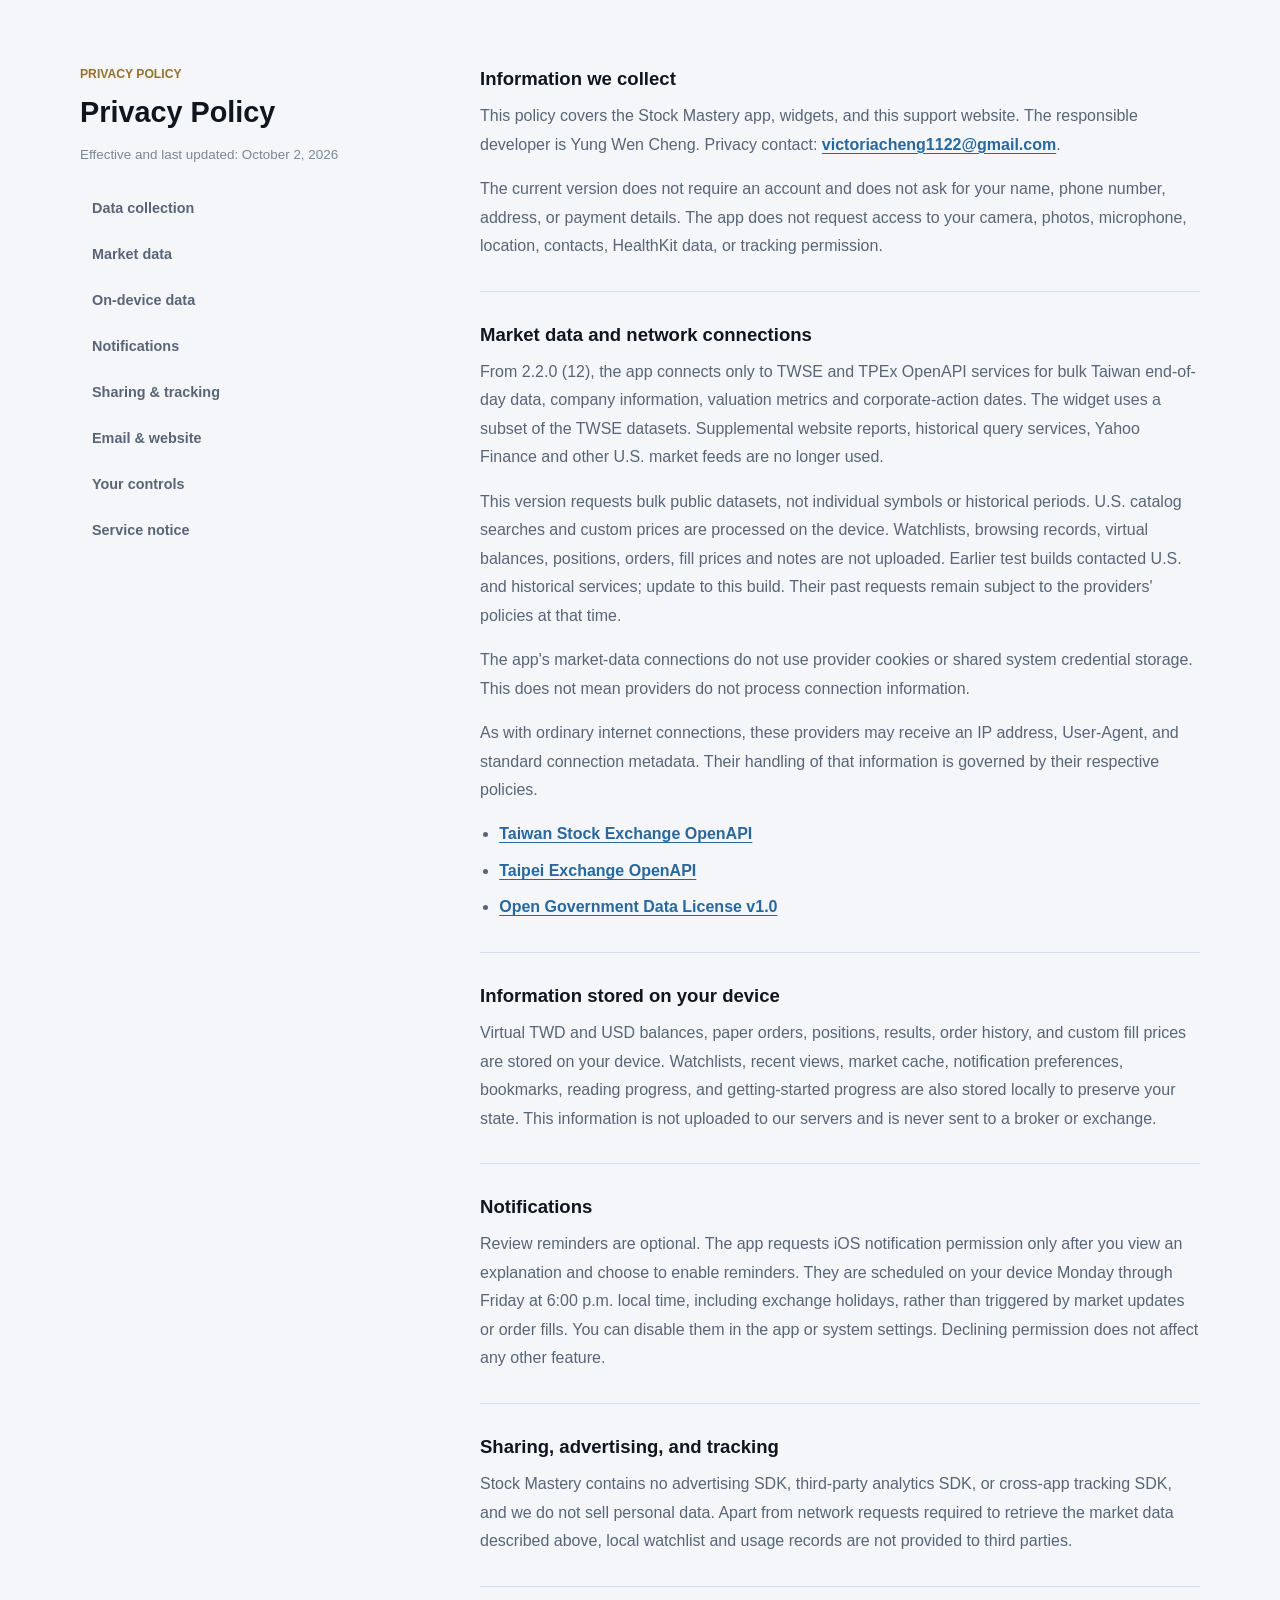
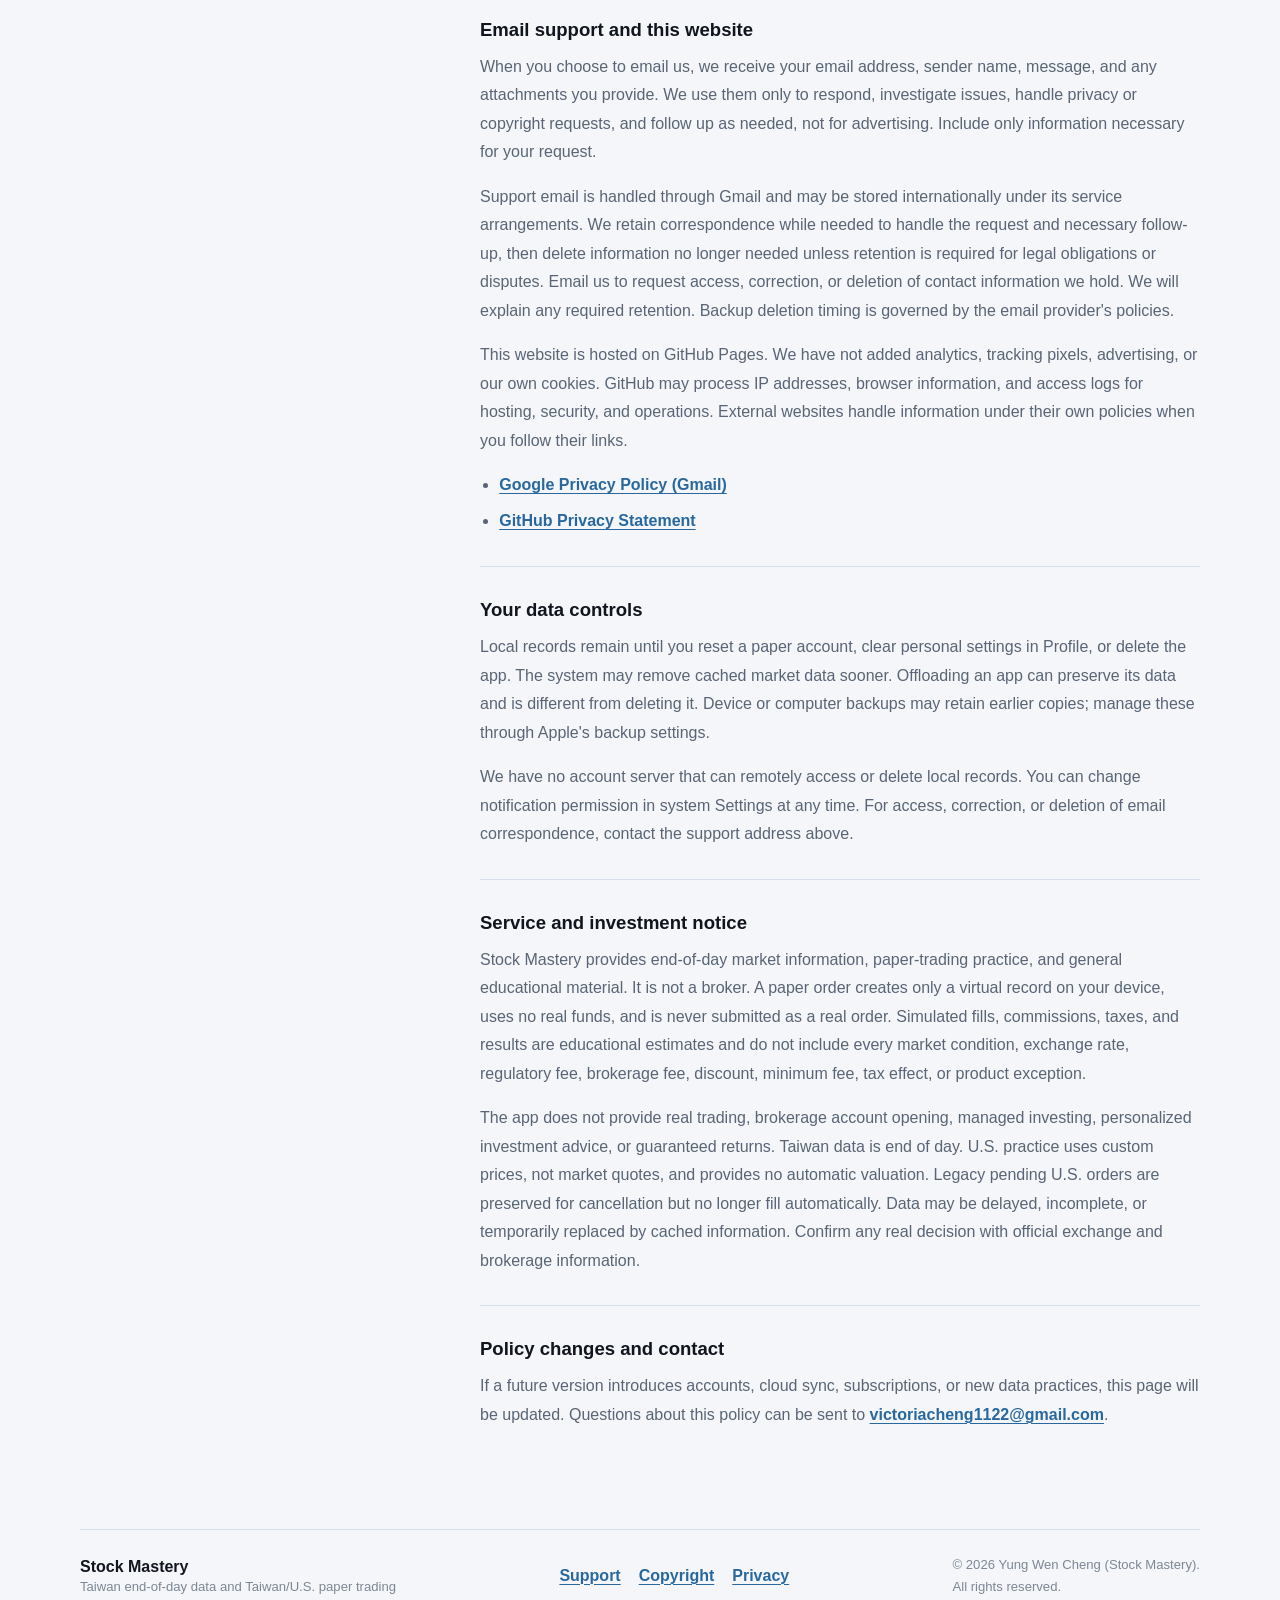
==== commit 16c52bcb: "Match website icon to the current paper trading app" ====
--- a/en/index.html
+++ b/en/index.html
@@ -10,8 +10,8 @@
   <meta name="referrer" content="no-referrer">
   <link rel="alternate" hreflang="zh-Hant" href="../">
   <link rel="alternate" hreflang="en" href="./">
-  <link rel="icon" href="../assets/app-icon.png">
-  <link rel="apple-touch-icon" href="../assets/app-icon.png">
+  <link rel="icon" href="../assets/app-icon.png?v=12">
+  <link rel="apple-touch-icon" href="../assets/app-icon.png?v=12">
   <link rel="stylesheet" href="../styles.css">
 </head>
 <body>
@@ -19,7 +19,7 @@
 
   <header class="site-header">
     <a class="brand" href="#top" aria-label="Back to top">
-      <img src="../assets/app-icon.png" alt="" width="44" height="44">
+      <img src="../assets/app-icon.png?v=12" alt="" width="44" height="44">
       <span>Stock Mastery</span>
     </a>
     <nav aria-label="Primary navigation">
@@ -32,7 +32,7 @@
 
   <main id="main-content">
     <section id="top" class="intro" aria-labelledby="page-title">
-      <img class="app-icon" src="../assets/app-icon.png" alt="Stock Mastery app icon" width="1024" height="1024">
+      <img class="app-icon" src="../assets/app-icon.png?v=12" alt="Stock Mastery app icon" width="1024" height="1024">
       <p class="eyebrow">STOCK MASTERY / SUPPORT &amp; LEGAL</p>
       <h1 id="page-title">Stock Mastery<br>Support &amp; legal</h1>
       <p class="lede">Get help with the app and learn how your information and third-party content are handled. Stock Mastery offers Taiwan end-of-day data, financial references and paper trading. U.S. practice uses custom fill prices, not a market feed. No real trading is provided.</p>
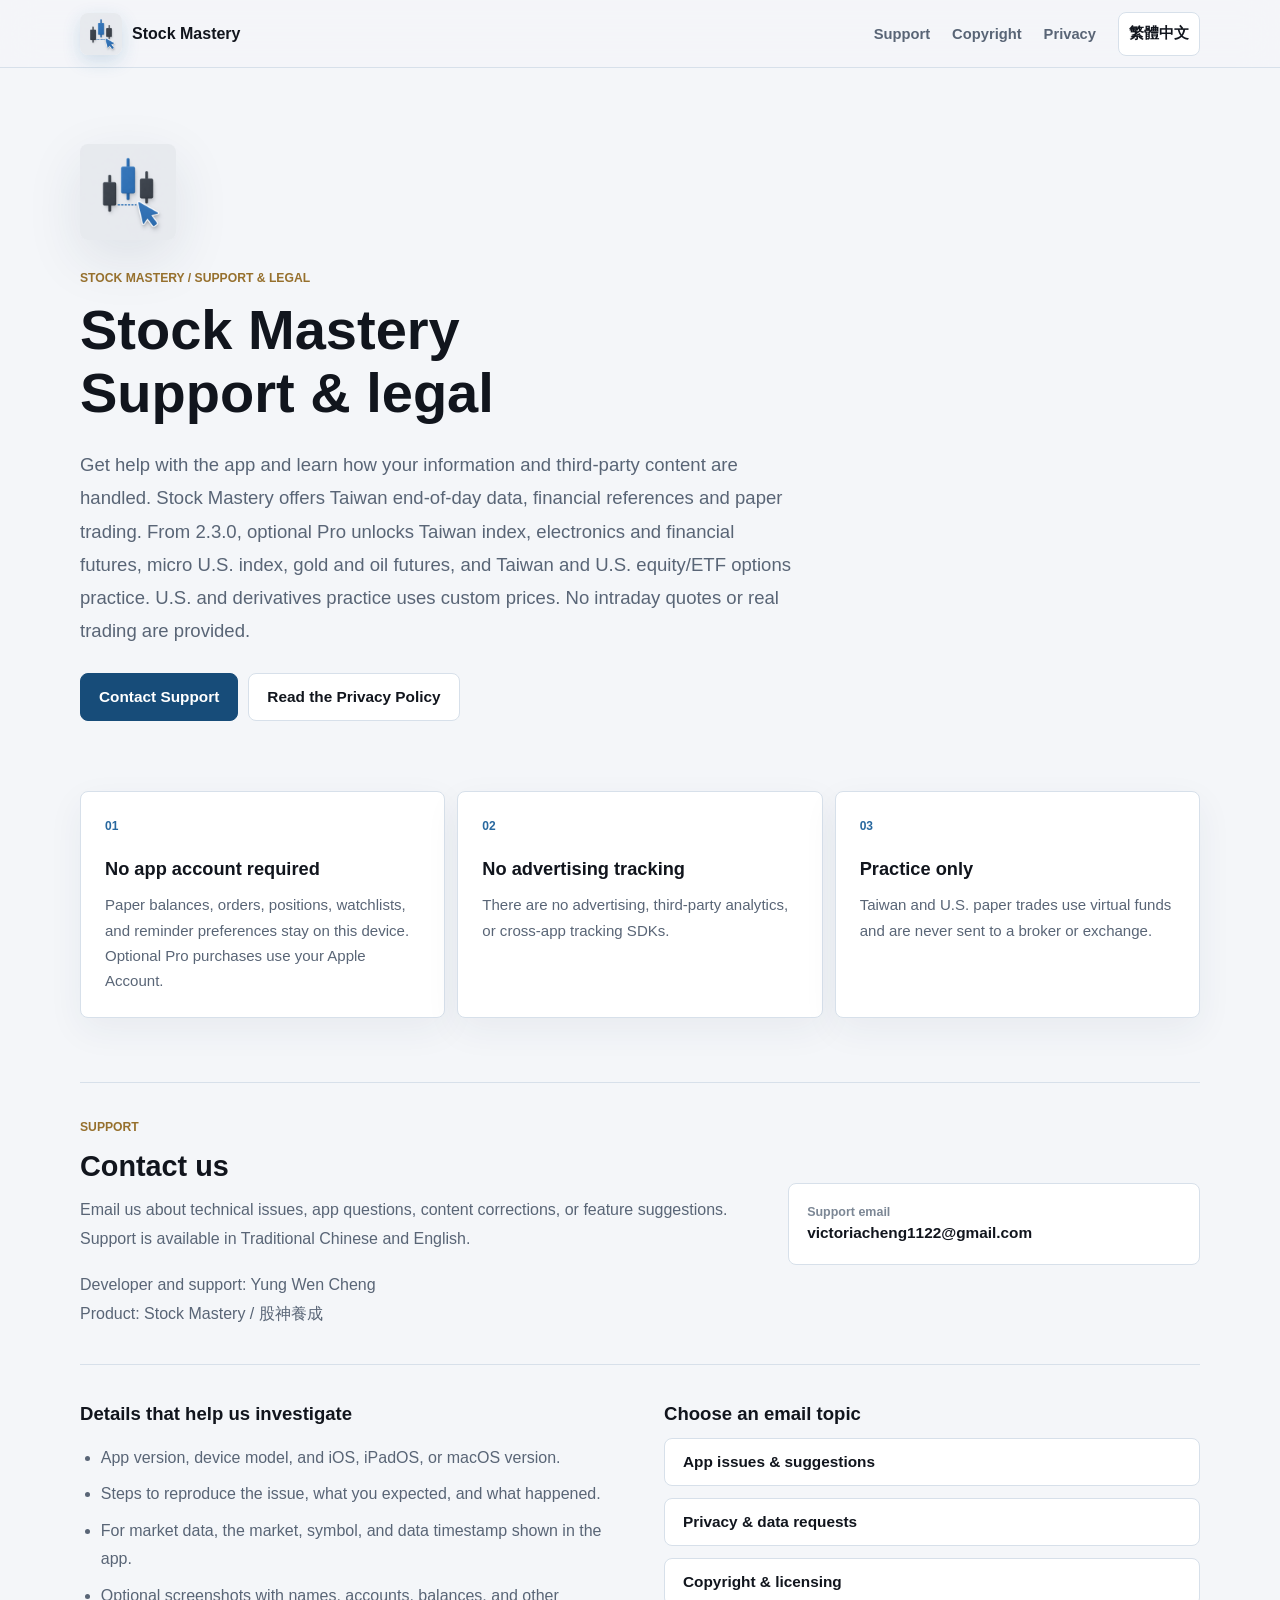
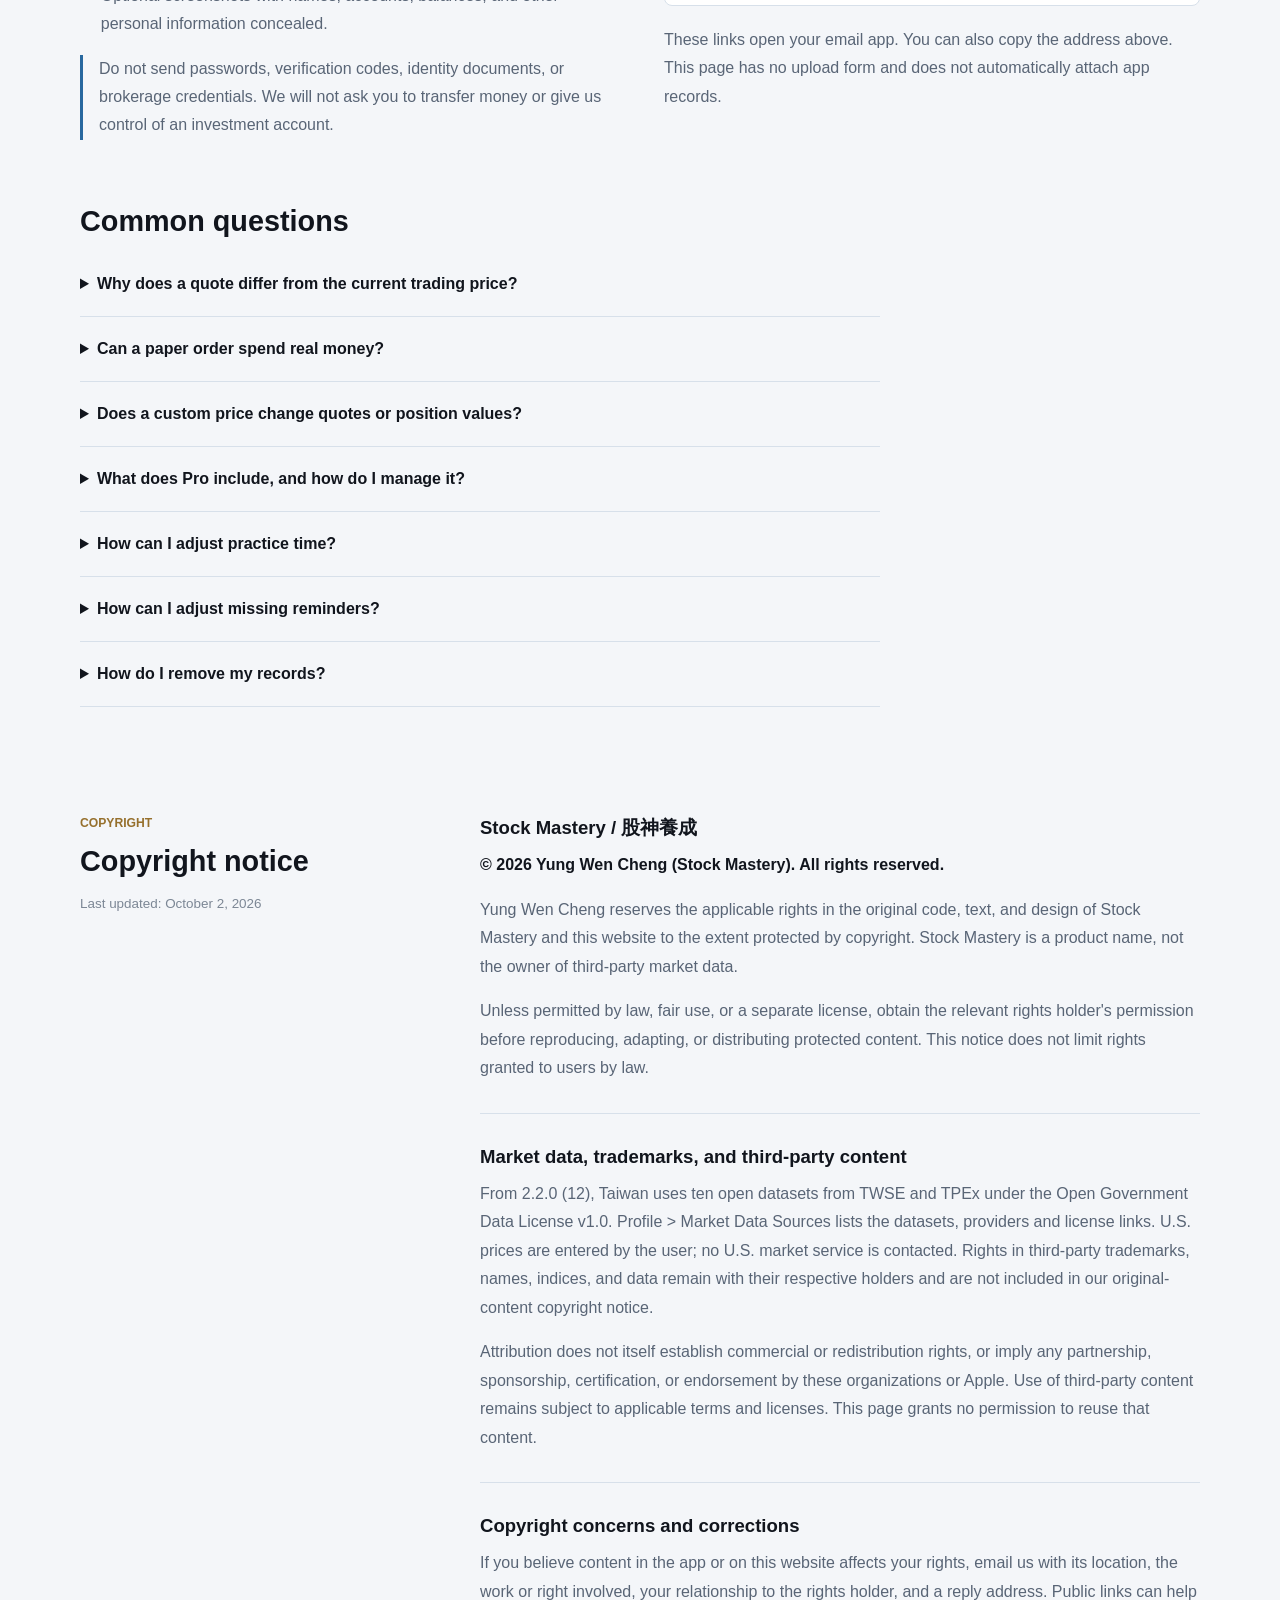
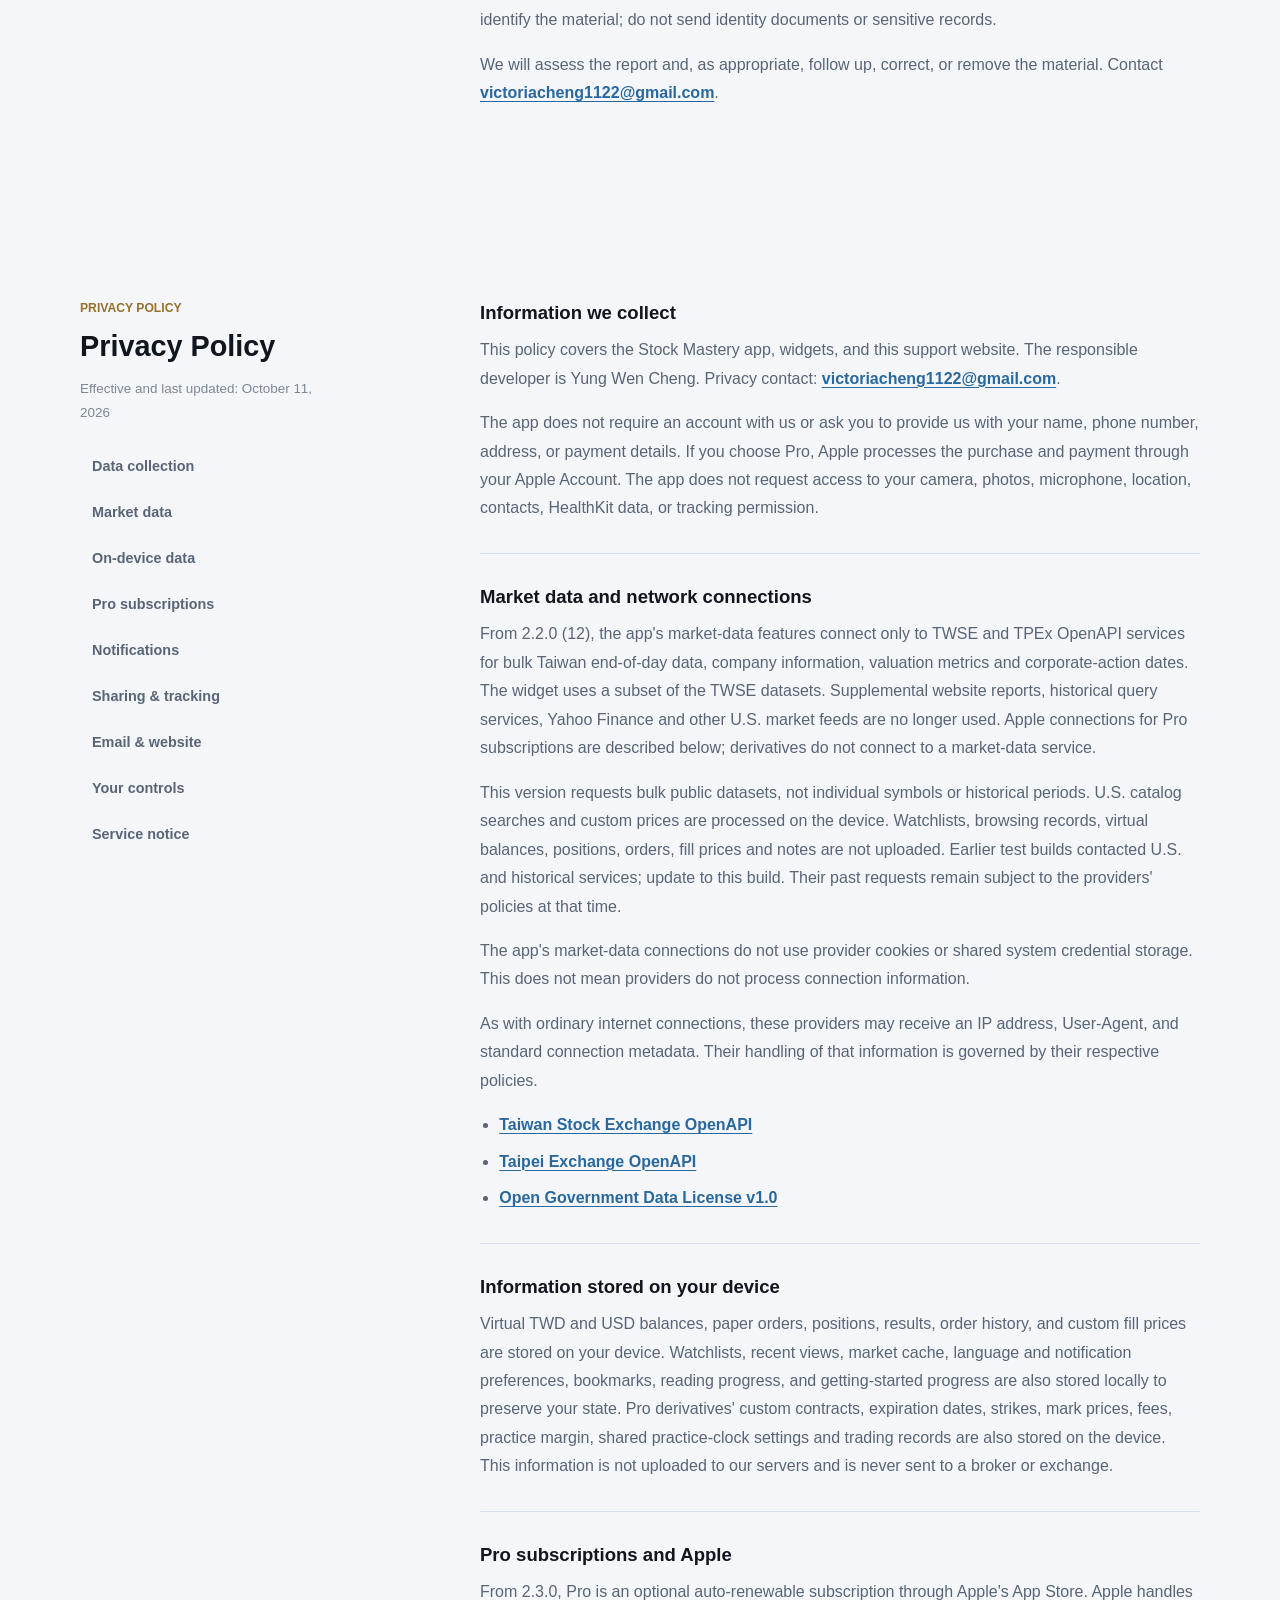
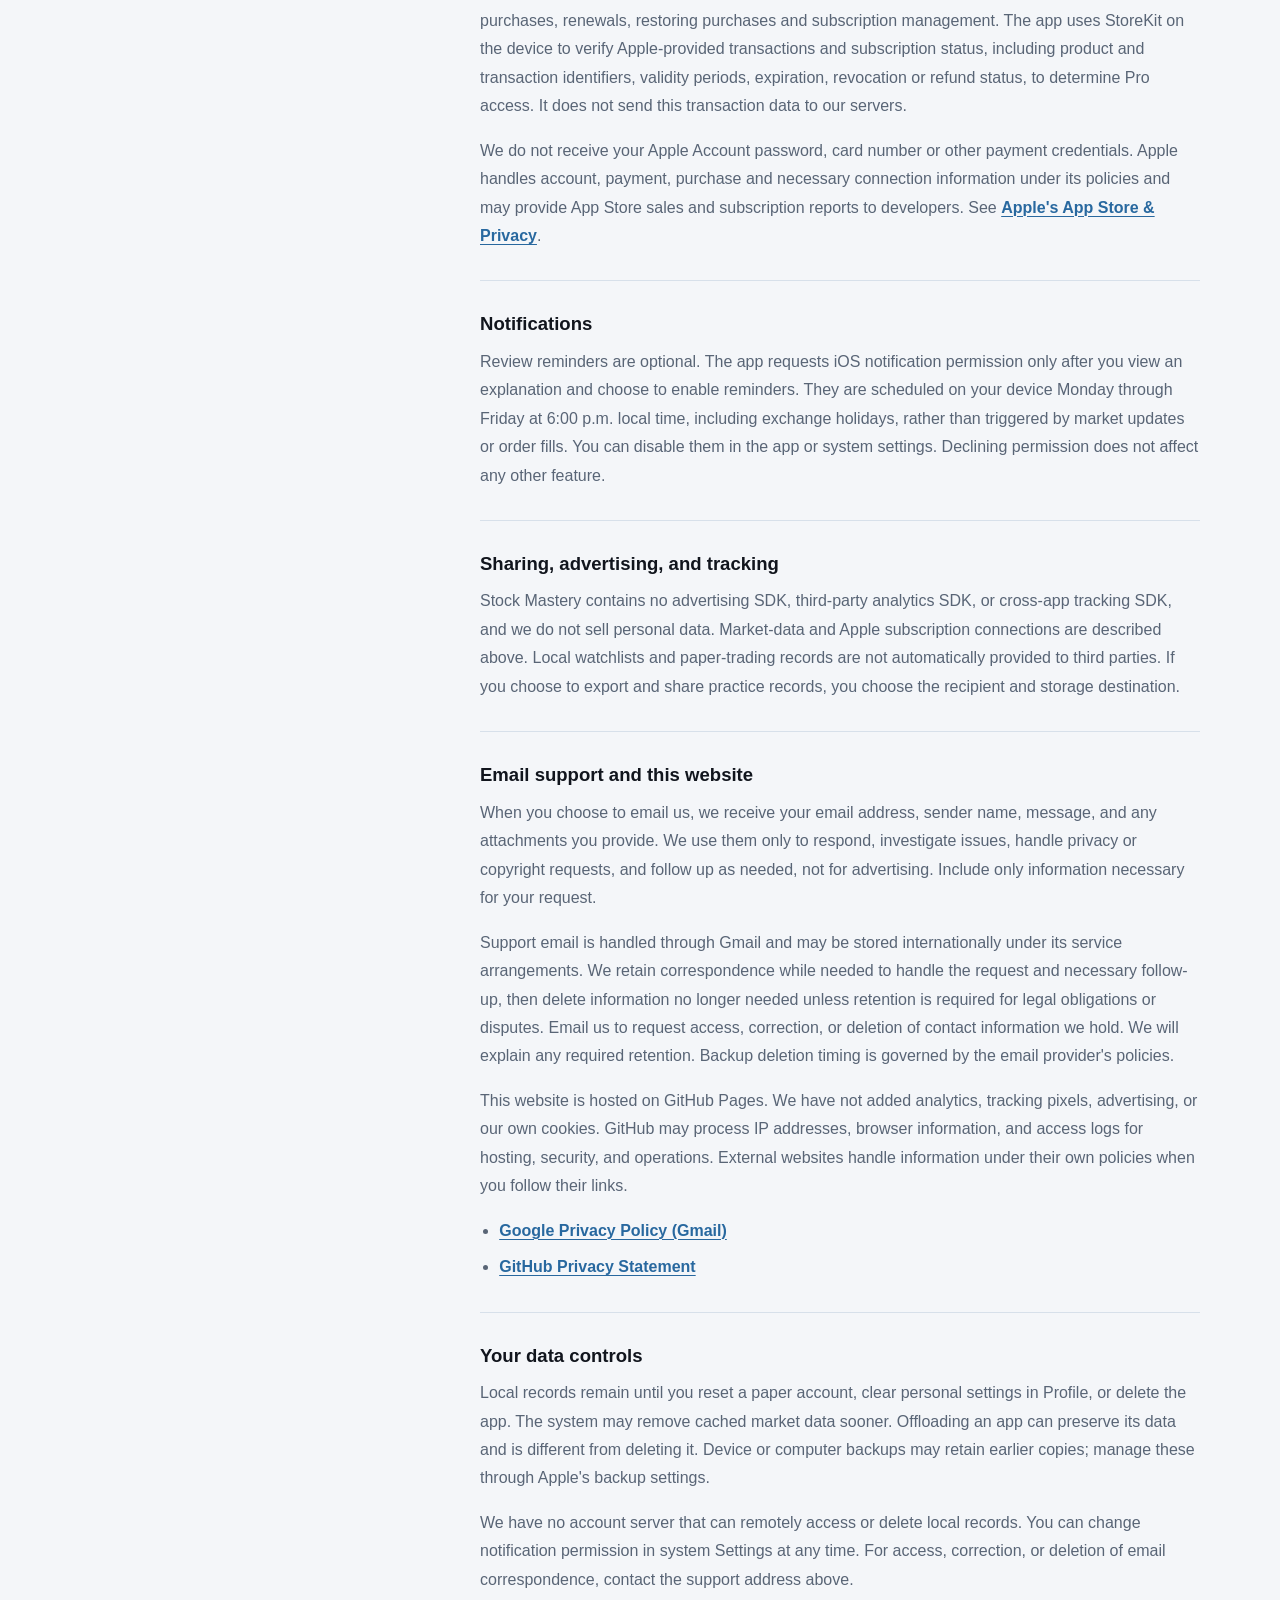
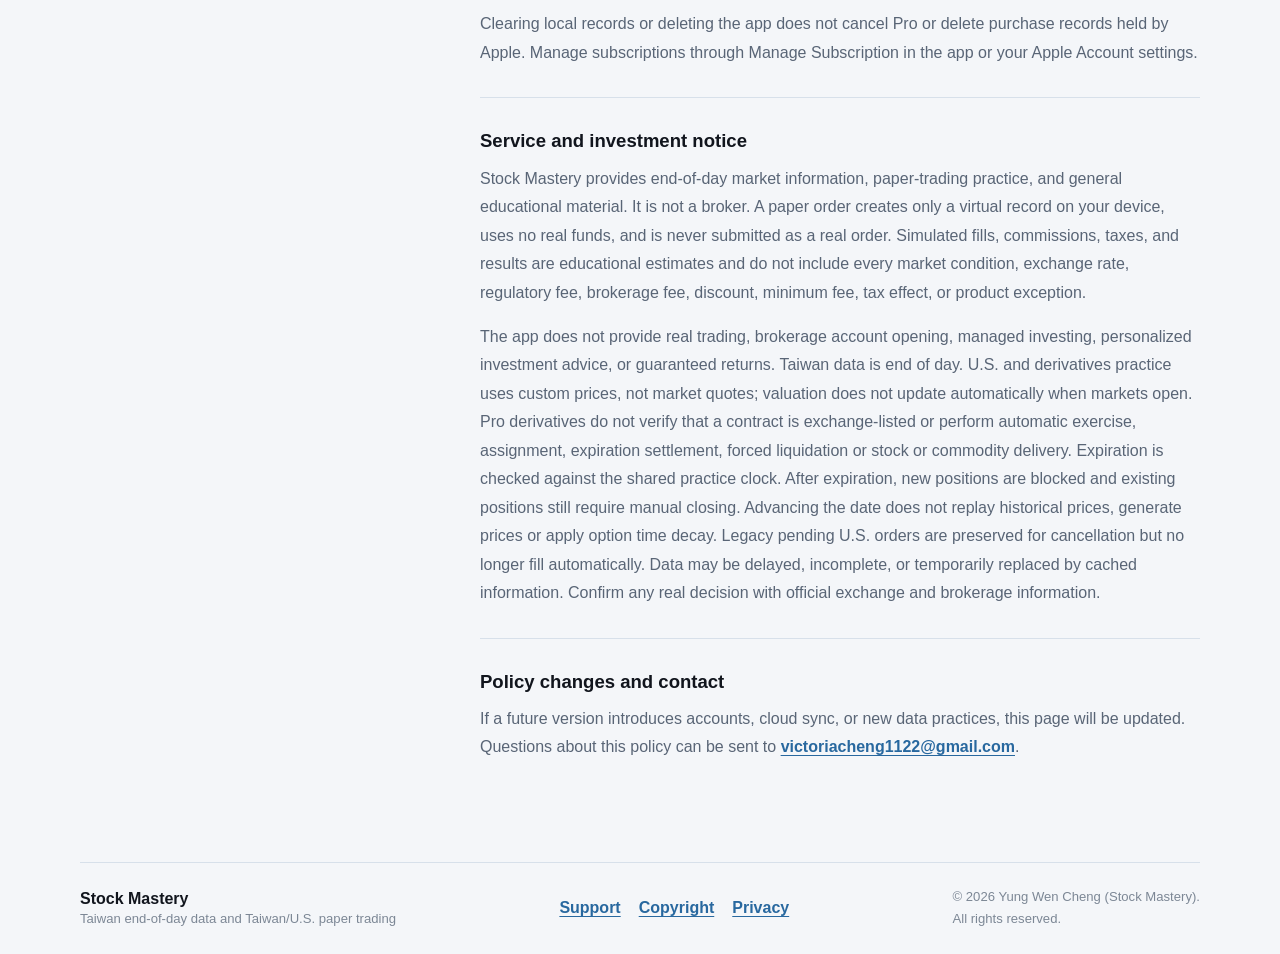
==== commit 18ee943f: "Update bilingual support and privacy for Pro derivatives practice" ====
--- a/en/index.html
+++ b/en/index.html
@@ -35,7 +35,7 @@
       <img class="app-icon" src="../assets/app-icon.png?v=12" alt="Stock Mastery app icon" width="1024" height="1024">
       <p class="eyebrow">STOCK MASTERY / SUPPORT &amp; LEGAL</p>
       <h1 id="page-title">Stock Mastery<br>Support &amp; legal</h1>
-      <p class="lede">Get help with the app and learn how your information and third-party content are handled. Stock Mastery offers Taiwan end-of-day data, financial references and paper trading. U.S. practice uses custom fill prices, not a market feed. No real trading is provided.</p>
+      <p class="lede">Get help with the app and learn how your information and third-party content are handled. Stock Mastery offers Taiwan end-of-day data, financial references and paper trading. From 2.3.0, optional Pro unlocks Taiwan index, electronics and financial futures, micro U.S. index, gold and oil futures, and Taiwan and U.S. equity/ETF options practice. U.S. and derivatives practice uses custom prices. No intraday quotes or real trading are provided.</p>
       <div class="actions">
         <a class="button primary" href="#support">Contact Support</a>
         <a class="button secondary" href="#privacy">Read the Privacy Policy</a>
@@ -45,8 +45,8 @@
     <section class="facts" aria-label="Privacy summary">
       <article>
         <span class="fact-mark">01</span>
-        <h2>No account required</h2>
-        <p>Paper balances, orders, positions, watchlists, and reminder preferences stay on this device.</p>
+        <h2>No app account required</h2>
+        <p>Paper balances, orders, positions, watchlists, and reminder preferences stay on this device. Optional Pro purchases use your Apple Account.</p>
       </article>
       <article>
         <span class="fact-mark">02</span>
@@ -99,15 +99,26 @@
       <h2 id="faq-title">Common questions</h2>
       <details>
         <summary>Why does a quote differ from the current trading price?</summary>
-        <p>Taiwan uses official open end-of-day data. Holidays, pending publication or connection failures may leave older or cached data on screen; check the date. From 2.2.0 (12), U.S. practice uses prices you enter. U.S. quotes and historical charts for either market are not provided.</p>
+        <p>Taiwan uses official open end-of-day data. Holidays, pending publication or connection failures may leave older or cached data on screen; check the date. From 2.2.0 (12), U.S. practice uses prices you enter. U.S. quotes and historical charts for either market are not provided. Pro derivatives also use fill and mark prices you enter; prices do not change automatically when markets open or trade.</p>
       </details>
       <details>
         <summary>Can a paper order spend real money?</summary>
-        <p>No. Balances, orders, positions, and results are virtual records on your device. They are never sent to a broker and cannot be withdrawn or redeemed. A simulated result does not guarantee execution in a real market.</p>
+        <p>A paper order cannot. Balances, orders, positions, and results are virtual records on your device. They are never sent to a broker and cannot be withdrawn or redeemed. A simulated result does not guarantee execution in a real market. If you separately confirm a Pro subscription purchase, Apple charges a real subscription fee at the price shown in the purchase sheet.</p>
       </details>
       <details>
         <summary>Does a custom price change quotes or position values?</summary>
-        <p>No. A custom price applies only to that simulated fill and is labeled as user-entered and unverified. Taiwan positions still use end-of-day quotes. U.S. positions show cost, not current market value or unrealized P&amp;L; realized P&amp;L is calculated from fill prices when you sell. No real funds are charged.</p>
+        <p>For stocks, a custom price applies only to that simulated fill and is labeled as user-entered and unverified. Taiwan positions still use end-of-day quotes. U.S. stock positions show cost, not current market value or unrealized P&amp;L; realized P&amp;L is calculated from fill prices when you sell. For Pro derivatives, you can update a position's mark price manually, which changes simulated unrealized P&amp;L and account equity. It is not a market quote. These paper-trading actions do not charge real funds.</p>
+      </details>
+      <details>
+        <summary>What does Pro include, and how do I manage it?</summary>
+        <p>From 2.3.0, Pro lets you open or add to simulated positions in TAIEX TX, Mini-TAIEX MTX, Micro-TAIEX TMF, electronics TE and financial TF futures, plus Micro E-mini S&amp;P 500 MES, Micro E-mini Nasdaq-100 MNQ, Micro Gold MGC and Micro WTI Crude Oil MCL futures. It also includes TAIEX TXO options and standard U.S. equity/ETF options. You enter expiration dates, strikes, fill and mark prices, fees and practice margin. Listed contract chains, live quotes, automatic exercise, assignment, settlement, forced liquidation and stock or commodity delivery are not provided.</p>
+        <p>Pro offers monthly and yearly auto-renewable plans. See the app and Apple's purchase confirmation for the actual price and period. In Profile &gt; Stock Mastery Pro, you can restore purchases or manage your subscription. It renews automatically unless cancelled before the current period ends. You can also cancel in your Apple Account subscription settings. Deleting the app or resetting practice data does not cancel a subscription.</p>
+        <p>After Pro access expires, you cannot open or add to Pro positions. You can still view, update marks, close, export or reset existing practice records. The <a href="https://www.apple.com/legal/internet-services/itunes/dev/stdeula/" rel="noreferrer">Apple Standard EULA</a> applies.</p>
+      </details>
+      <details>
+        <summary>How can I adjust practice time?</summary>
+        <p>The TWD and USD derivatives accounts share one practice clock. Follow real time, or set a custom scenario date and use Advance a Day. After a trade, time cannot move backwards. To practice an earlier date, export your records and reset the derivatives accounts first.</p>
+        <p>Advancing the date only changes expiration checks. It does not replay historical prices, generate or predict prices, or automatically change funds or option time value. Contract expiration is checked against the practice clock. Once a contract expires, new positions are blocked and existing positions still require manual closing.</p>
       </details>
       <details>
         <summary>How can I adjust missing reminders?</summary>
@@ -115,7 +126,7 @@
       </details>
       <details>
         <summary>How do I remove my records?</summary>
-        <p>In Profile, reset a paper account or use Clear Personal Settings. Clearing removes local watchlists, recent views, learning records, and paper-trading records; read the confirmation shown in the app. There is no login account or account-deletion process. Email support to request deletion of correspondence.</p>
+        <p>In Profile, reset a paper account or use Clear Personal Settings. The derivatives screen also offers export and reset. Clearing removes local watchlists, recent views, learning records, and paper-trading records; read the confirmation shown in the app. There is no app login account or app account-deletion process. Resetting or deleting the app does not cancel an Apple subscription. Email support to request deletion of correspondence.</p>
       </details>
     </section>
 
@@ -149,11 +160,12 @@
       <aside>
         <p class="eyebrow">PRIVACY POLICY</p>
         <h2 id="privacy-title">Privacy Policy</h2>
-        <p class="updated">Effective and last updated: October 2, 2026</p>
+        <p class="updated">Effective and last updated: October 11, 2026</p>
         <nav class="toc" aria-label="Privacy policy contents">
           <a href="#collection">Data collection</a>
           <a href="#market-data">Market data</a>
           <a href="#local-data">On-device data</a>
+          <a href="#subscriptions">Pro subscriptions</a>
           <a href="#notifications">Notifications</a>
           <a href="#sharing">Sharing &amp; tracking</a>
           <a href="#support-data">Email &amp; website</a>
@@ -166,12 +178,12 @@
         <section id="collection">
           <h3>Information we collect</h3>
           <p>This policy covers the Stock Mastery app, widgets, and this support website. The responsible developer is Yung Wen Cheng. Privacy contact: <a href="mailto:victoriacheng1122@gmail.com">victoriacheng1122@gmail.com</a>.</p>
-          <p>The current version does not require an account and does not ask for your name, phone number, address, or payment details. The app does not request access to your camera, photos, microphone, location, contacts, HealthKit data, or tracking permission.</p>
+          <p>The app does not require an account with us or ask you to provide us with your name, phone number, address, or payment details. If you choose Pro, Apple processes the purchase and payment through your Apple Account. The app does not request access to your camera, photos, microphone, location, contacts, HealthKit data, or tracking permission.</p>
         </section>
 
         <section id="market-data">
           <h3>Market data and network connections</h3>
-          <p>From 2.2.0 (12), the app connects only to TWSE and TPEx OpenAPI services for bulk Taiwan end-of-day data, company information, valuation metrics and corporate-action dates. The widget uses a subset of the TWSE datasets. Supplemental website reports, historical query services, Yahoo Finance and other U.S. market feeds are no longer used.</p>
+          <p>From 2.2.0 (12), the app's market-data features connect only to TWSE and TPEx OpenAPI services for bulk Taiwan end-of-day data, company information, valuation metrics and corporate-action dates. The widget uses a subset of the TWSE datasets. Supplemental website reports, historical query services, Yahoo Finance and other U.S. market feeds are no longer used. Apple connections for Pro subscriptions are described below; derivatives do not connect to a market-data service.</p>
           <p>This version requests bulk public datasets, not individual symbols or historical periods. U.S. catalog searches and custom prices are processed on the device. Watchlists, browsing records, virtual balances, positions, orders, fill prices and notes are not uploaded. Earlier test builds contacted U.S. and historical services; update to this build. Their past requests remain subject to the providers' policies at that time.</p>
           <p>The app's market-data connections do not use provider cookies or shared system credential storage. This does not mean providers do not process connection information.</p>
           <p>As with ordinary internet connections, these providers may receive an IP address, User-Agent, and standard connection metadata. Their handling of that information is governed by their respective policies.</p>
@@ -184,7 +196,13 @@
 
         <section id="local-data">
           <h3>Information stored on your device</h3>
-          <p>Virtual TWD and USD balances, paper orders, positions, results, order history, and custom fill prices are stored on your device. Watchlists, recent views, market cache, notification preferences, bookmarks, reading progress, and getting-started progress are also stored locally to preserve your state. This information is not uploaded to our servers and is never sent to a broker or exchange.</p>
+          <p>Virtual TWD and USD balances, paper orders, positions, results, order history, and custom fill prices are stored on your device. Watchlists, recent views, market cache, language and notification preferences, bookmarks, reading progress, and getting-started progress are also stored locally to preserve your state. Pro derivatives' custom contracts, expiration dates, strikes, mark prices, fees, practice margin, shared practice-clock settings and trading records are also stored on the device. This information is not uploaded to our servers and is never sent to a broker or exchange.</p>
+        </section>
+
+        <section id="subscriptions">
+          <h3>Pro subscriptions and Apple</h3>
+          <p>From 2.3.0, Pro is an optional auto-renewable subscription through Apple's App Store. Apple handles purchases, renewals, restoring purchases and subscription management. The app uses StoreKit on the device to verify Apple-provided transactions and subscription status, including product and transaction identifiers, validity periods, expiration, revocation or refund status, to determine Pro access. It does not send this transaction data to our servers.</p>
+          <p>We do not receive your Apple Account password, card number or other payment credentials. Apple handles account, payment, purchase and necessary connection information under its policies and may provide App Store sales and subscription reports to developers. See <a href="https://www.apple.com/legal/privacy/data/en/app-store/" rel="noreferrer">Apple's App Store &amp; Privacy</a>.</p>
         </section>
 
         <section id="notifications">
@@ -194,7 +212,7 @@
 
         <section id="sharing">
           <h3>Sharing, advertising, and tracking</h3>
-          <p>Stock Mastery contains no advertising SDK, third-party analytics SDK, or cross-app tracking SDK, and we do not sell personal data. Apart from network requests required to retrieve the market data described above, local watchlist and usage records are not provided to third parties.</p>
+          <p>Stock Mastery contains no advertising SDK, third-party analytics SDK, or cross-app tracking SDK, and we do not sell personal data. Market-data and Apple subscription connections are described above. Local watchlists and paper-trading records are not automatically provided to third parties. If you choose to export and share practice records, you choose the recipient and storage destination.</p>
         </section>
 
         <section id="support-data">
@@ -212,17 +230,18 @@
           <h3>Your data controls</h3>
           <p>Local records remain until you reset a paper account, clear personal settings in Profile, or delete the app. The system may remove cached market data sooner. Offloading an app can preserve its data and is different from deleting it. Device or computer backups may retain earlier copies; manage these through Apple's backup settings.</p>
           <p>We have no account server that can remotely access or delete local records. You can change notification permission in system Settings at any time. For access, correction, or deletion of email correspondence, contact the support address above.</p>
+          <p>Clearing local records or deleting the app does not cancel Pro or delete purchase records held by Apple. Manage subscriptions through Manage Subscription in the app or your Apple Account settings.</p>
         </section>
 
         <section id="disclaimer">
           <h3>Service and investment notice</h3>
           <p>Stock Mastery provides end-of-day market information, paper-trading practice, and general educational material. It is not a broker. A paper order creates only a virtual record on your device, uses no real funds, and is never submitted as a real order. Simulated fills, commissions, taxes, and results are educational estimates and do not include every market condition, exchange rate, regulatory fee, brokerage fee, discount, minimum fee, tax effect, or product exception.</p>
-          <p>The app does not provide real trading, brokerage account opening, managed investing, personalized investment advice, or guaranteed returns. Taiwan data is end of day. U.S. practice uses custom prices, not market quotes, and provides no automatic valuation. Legacy pending U.S. orders are preserved for cancellation but no longer fill automatically. Data may be delayed, incomplete, or temporarily replaced by cached information. Confirm any real decision with official exchange and brokerage information.</p>
+          <p>The app does not provide real trading, brokerage account opening, managed investing, personalized investment advice, or guaranteed returns. Taiwan data is end of day. U.S. and derivatives practice uses custom prices, not market quotes; valuation does not update automatically when markets open. Pro derivatives do not verify that a contract is exchange-listed or perform automatic exercise, assignment, expiration settlement, forced liquidation or stock or commodity delivery. Expiration is checked against the shared practice clock. After expiration, new positions are blocked and existing positions still require manual closing. Advancing the date does not replay historical prices, generate prices or apply option time decay. Legacy pending U.S. orders are preserved for cancellation but no longer fill automatically. Data may be delayed, incomplete, or temporarily replaced by cached information. Confirm any real decision with official exchange and brokerage information.</p>
         </section>
 
         <section>
           <h3>Policy changes and contact</h3>
-          <p>If a future version introduces accounts, cloud sync, subscriptions, or new data practices, this page will be updated. Questions about this policy can be sent to <a href="mailto:victoriacheng1122@gmail.com">victoriacheng1122@gmail.com</a>.</p>
+          <p>If a future version introduces accounts, cloud sync, or new data practices, this page will be updated. Questions about this policy can be sent to <a href="mailto:victoriacheng1122@gmail.com">victoriacheng1122@gmail.com</a>.</p>
         </section>
       </article>
     </section>
